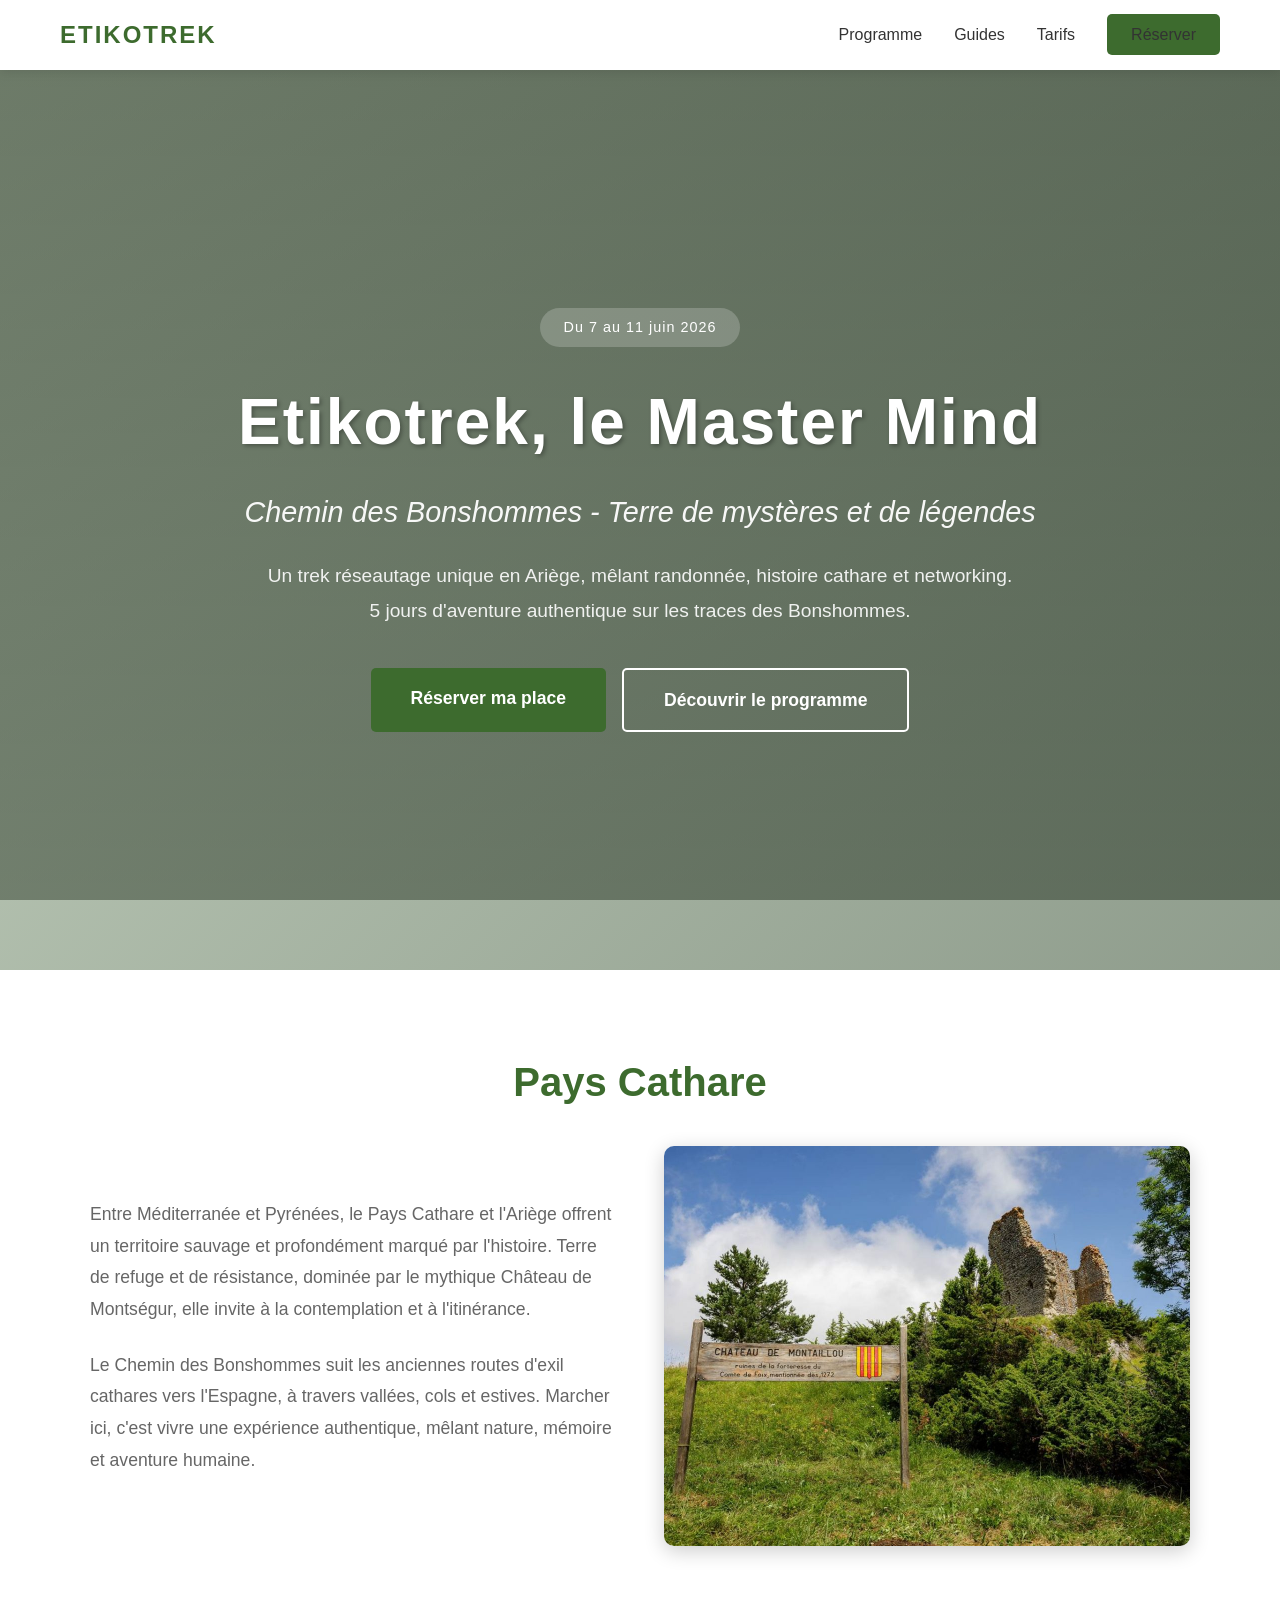
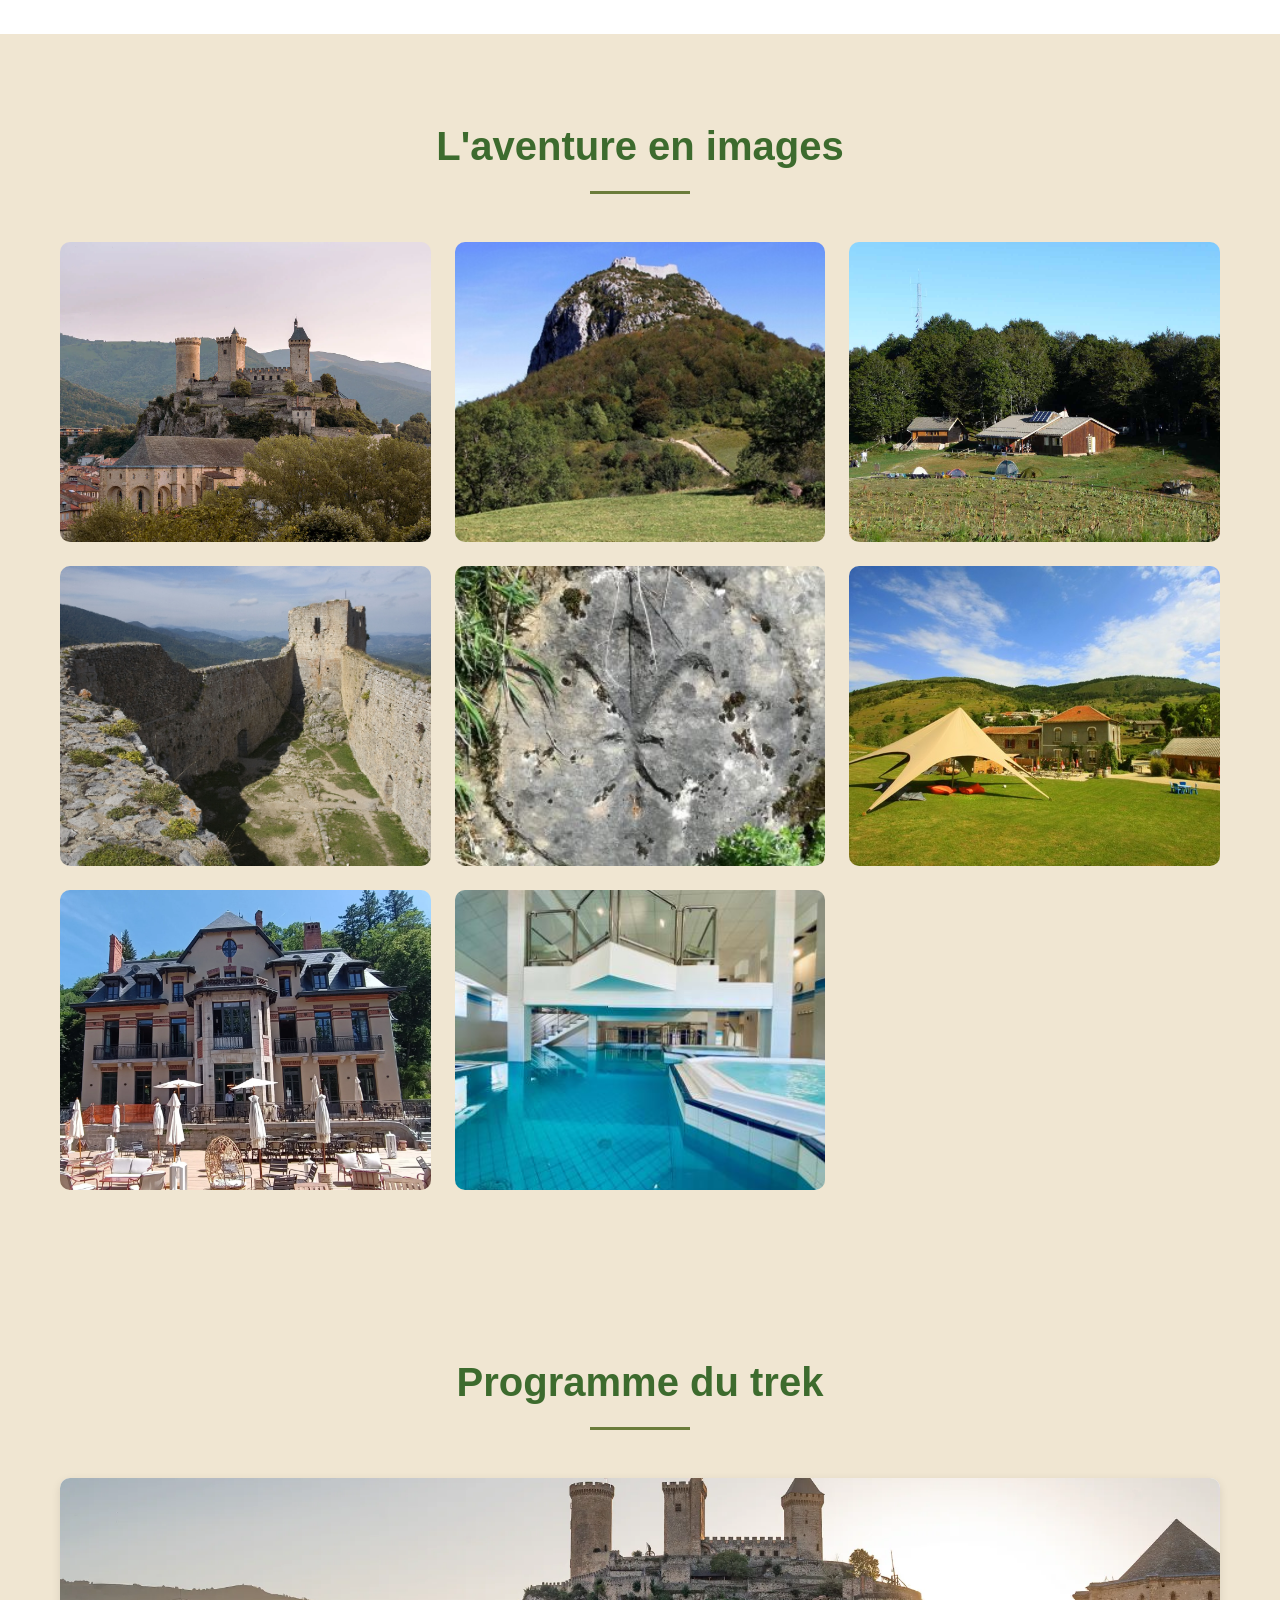
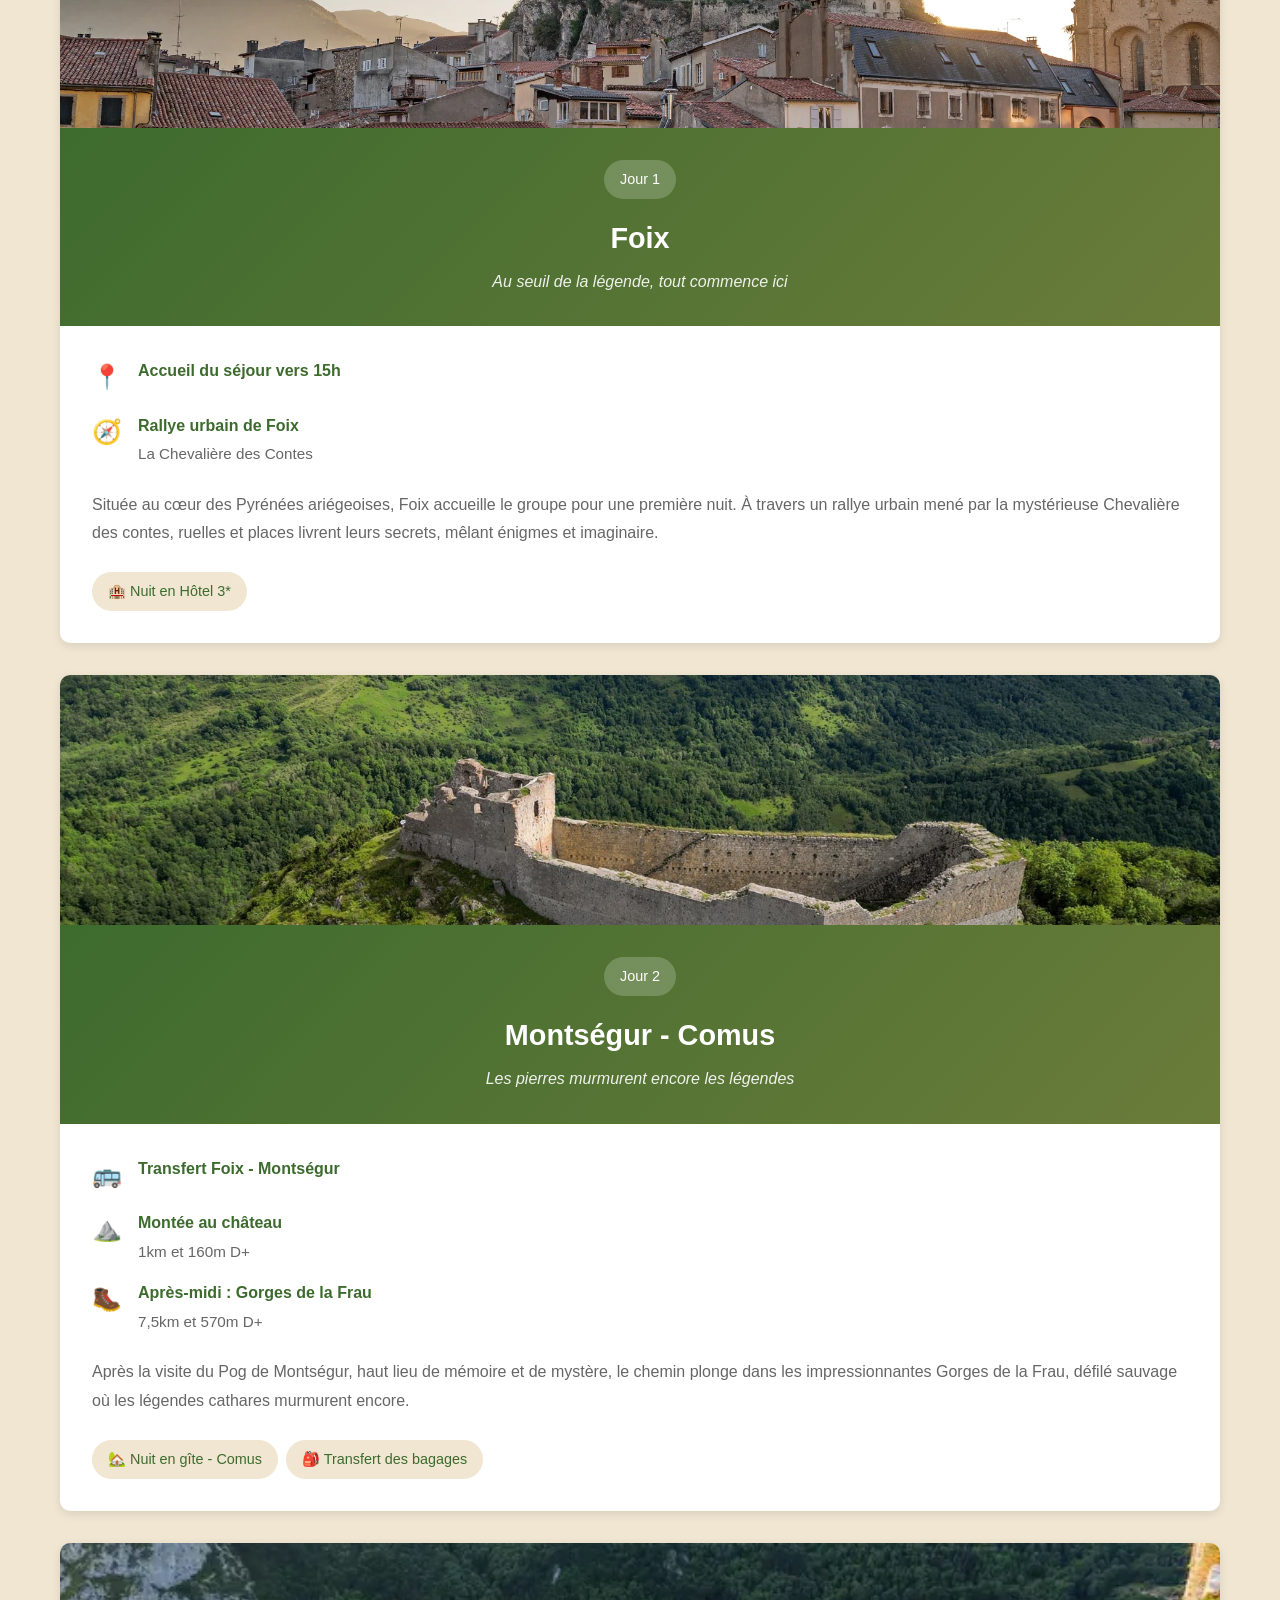
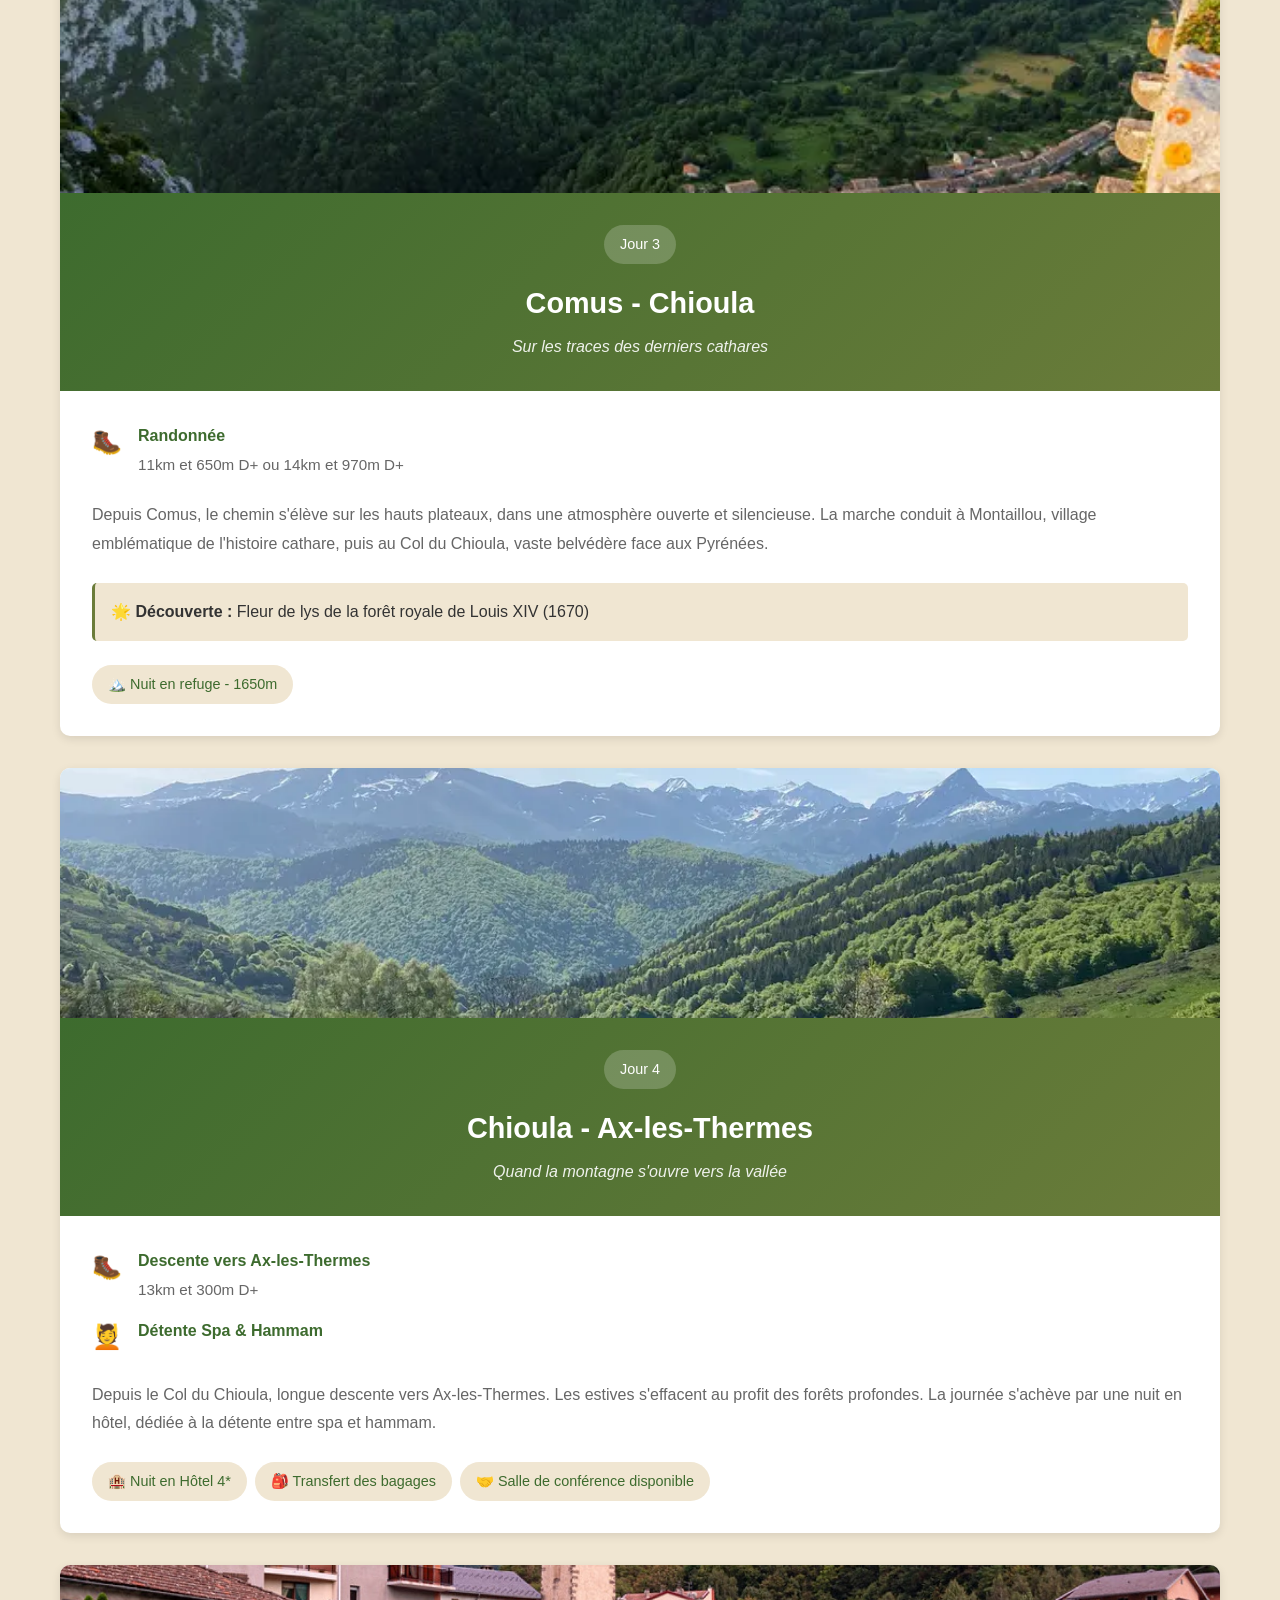
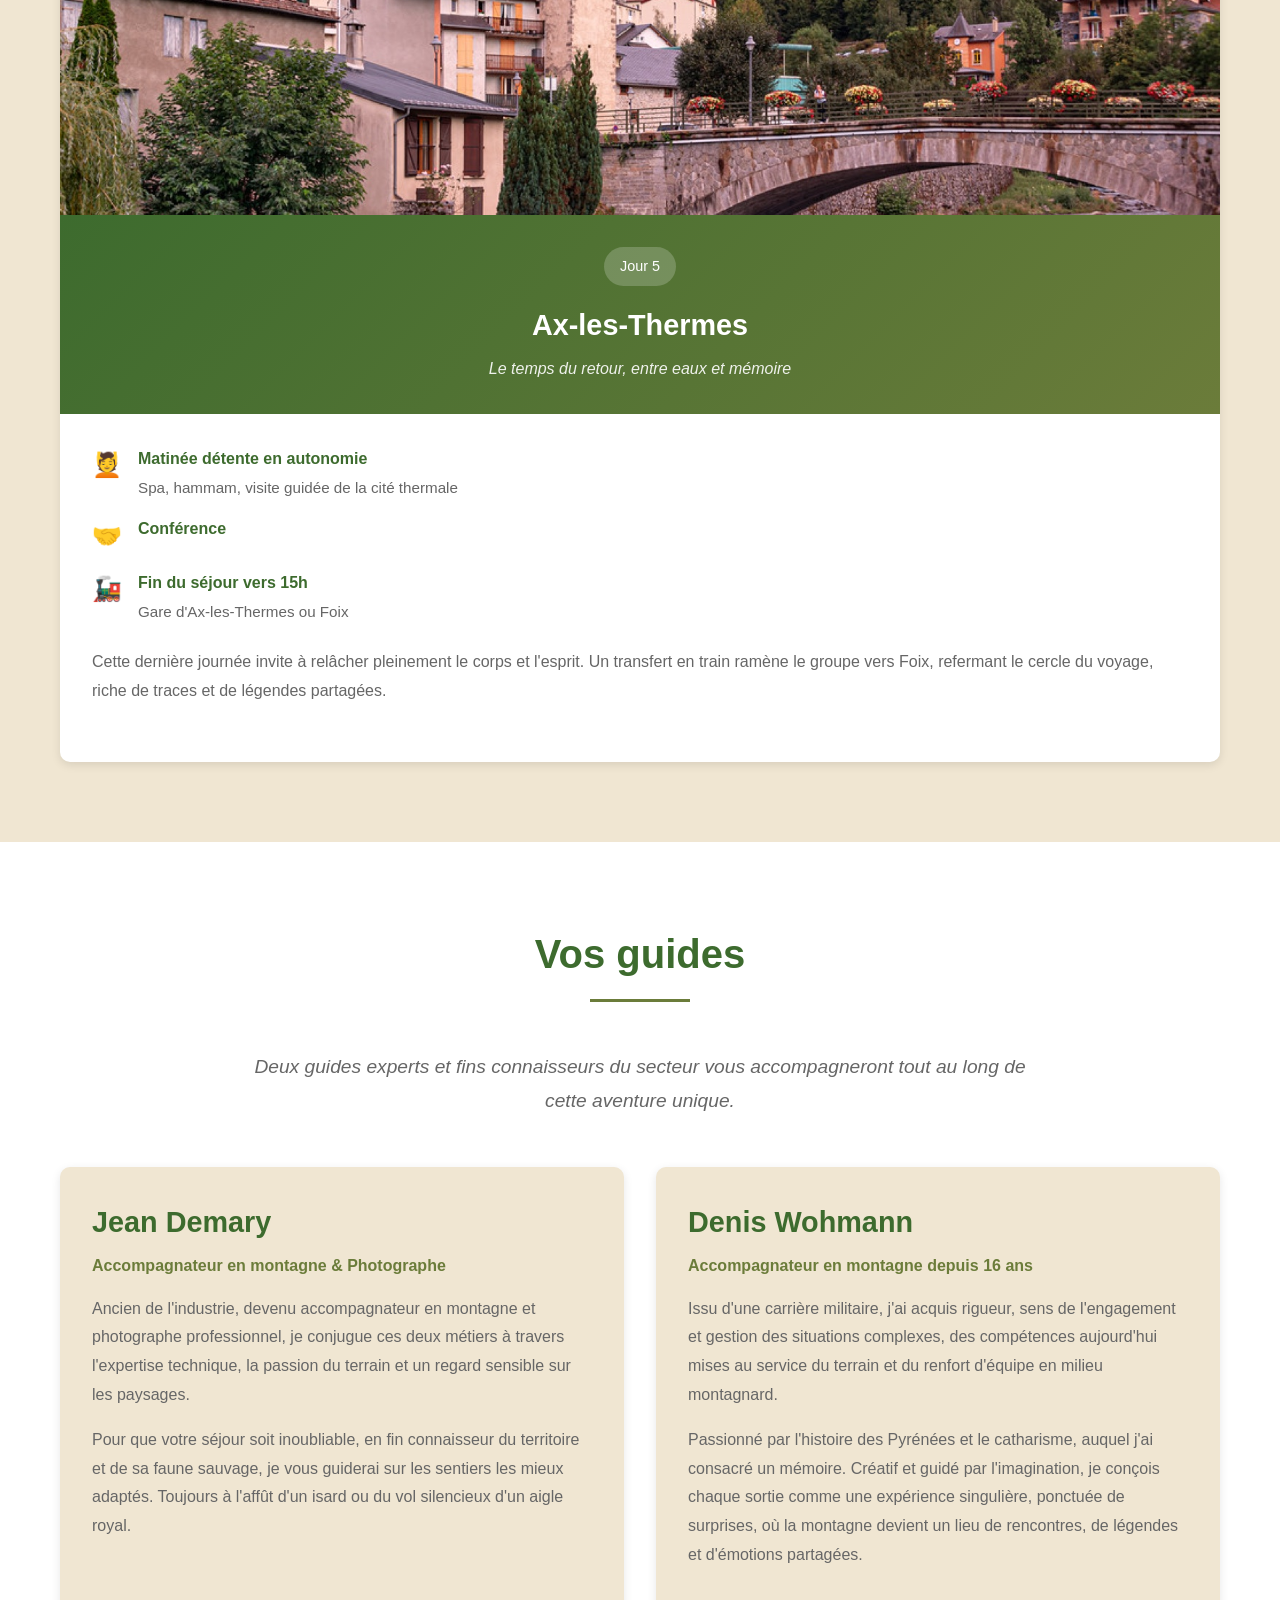
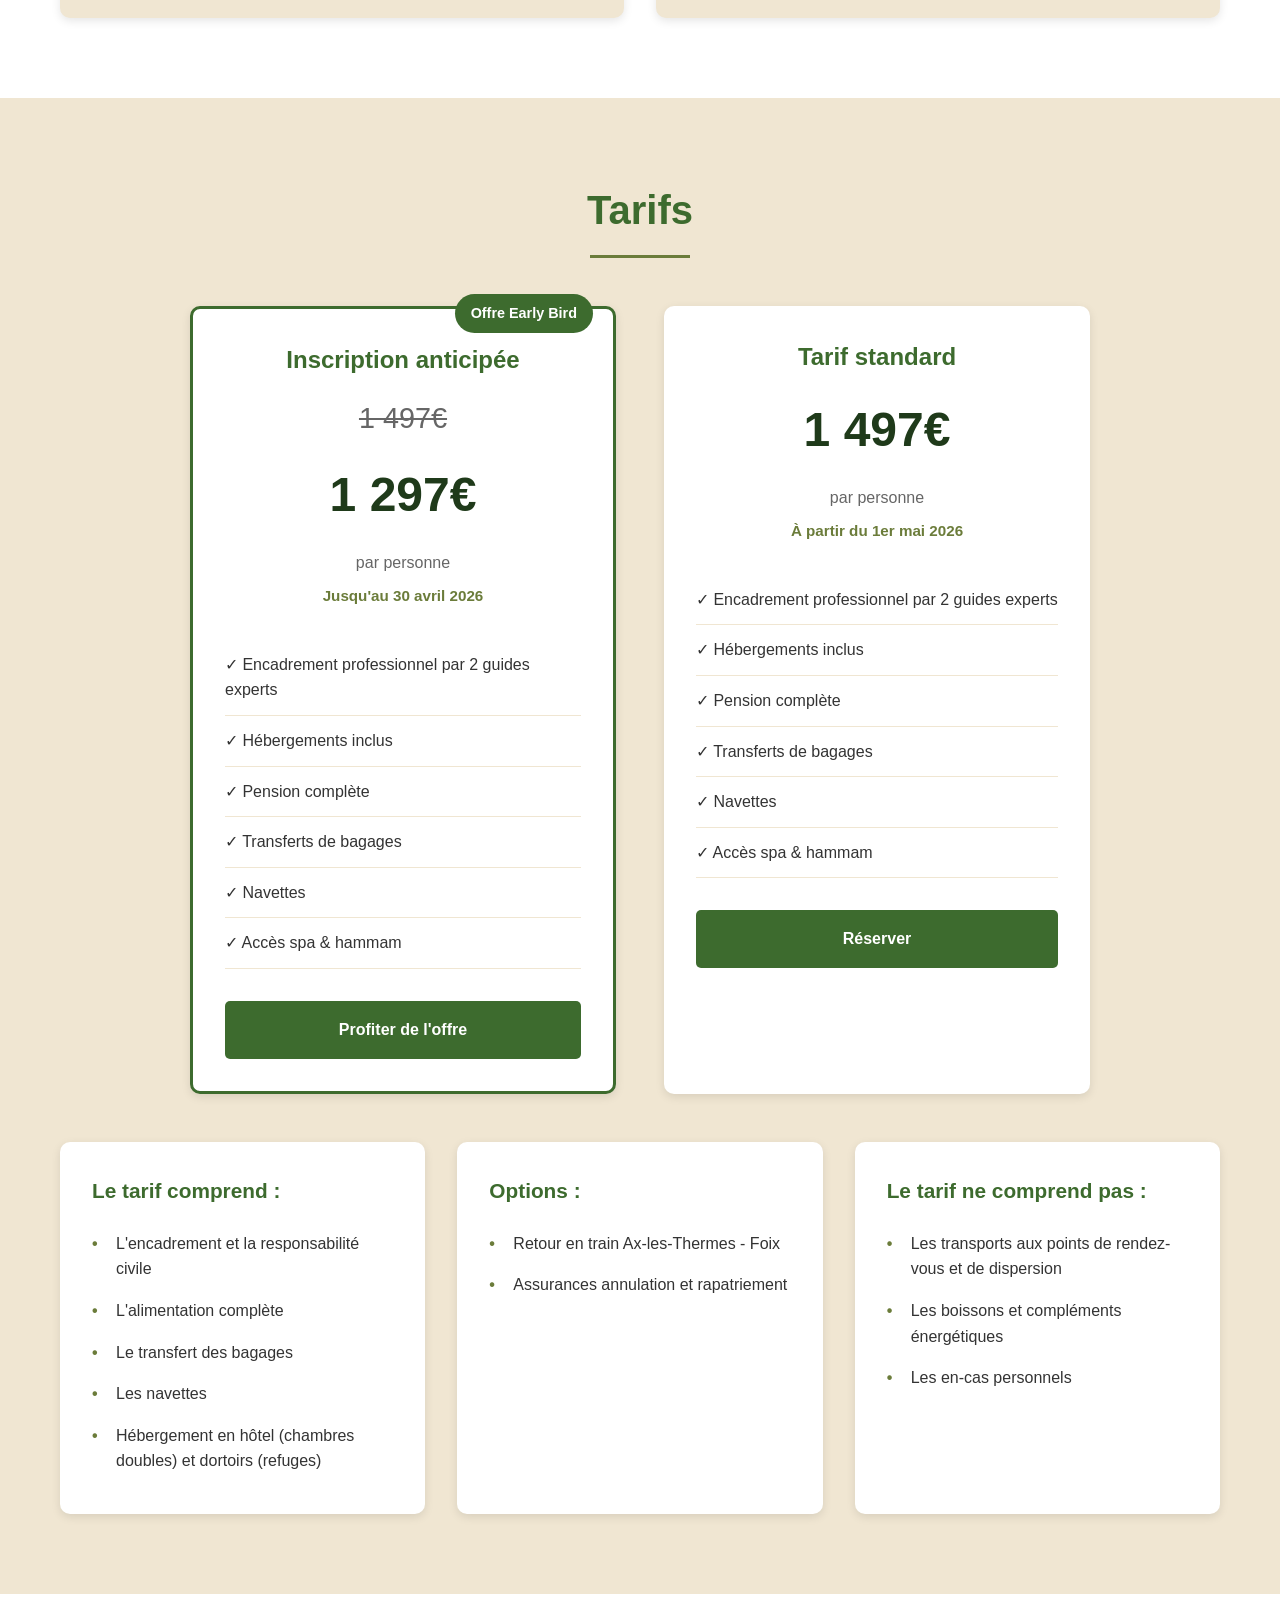
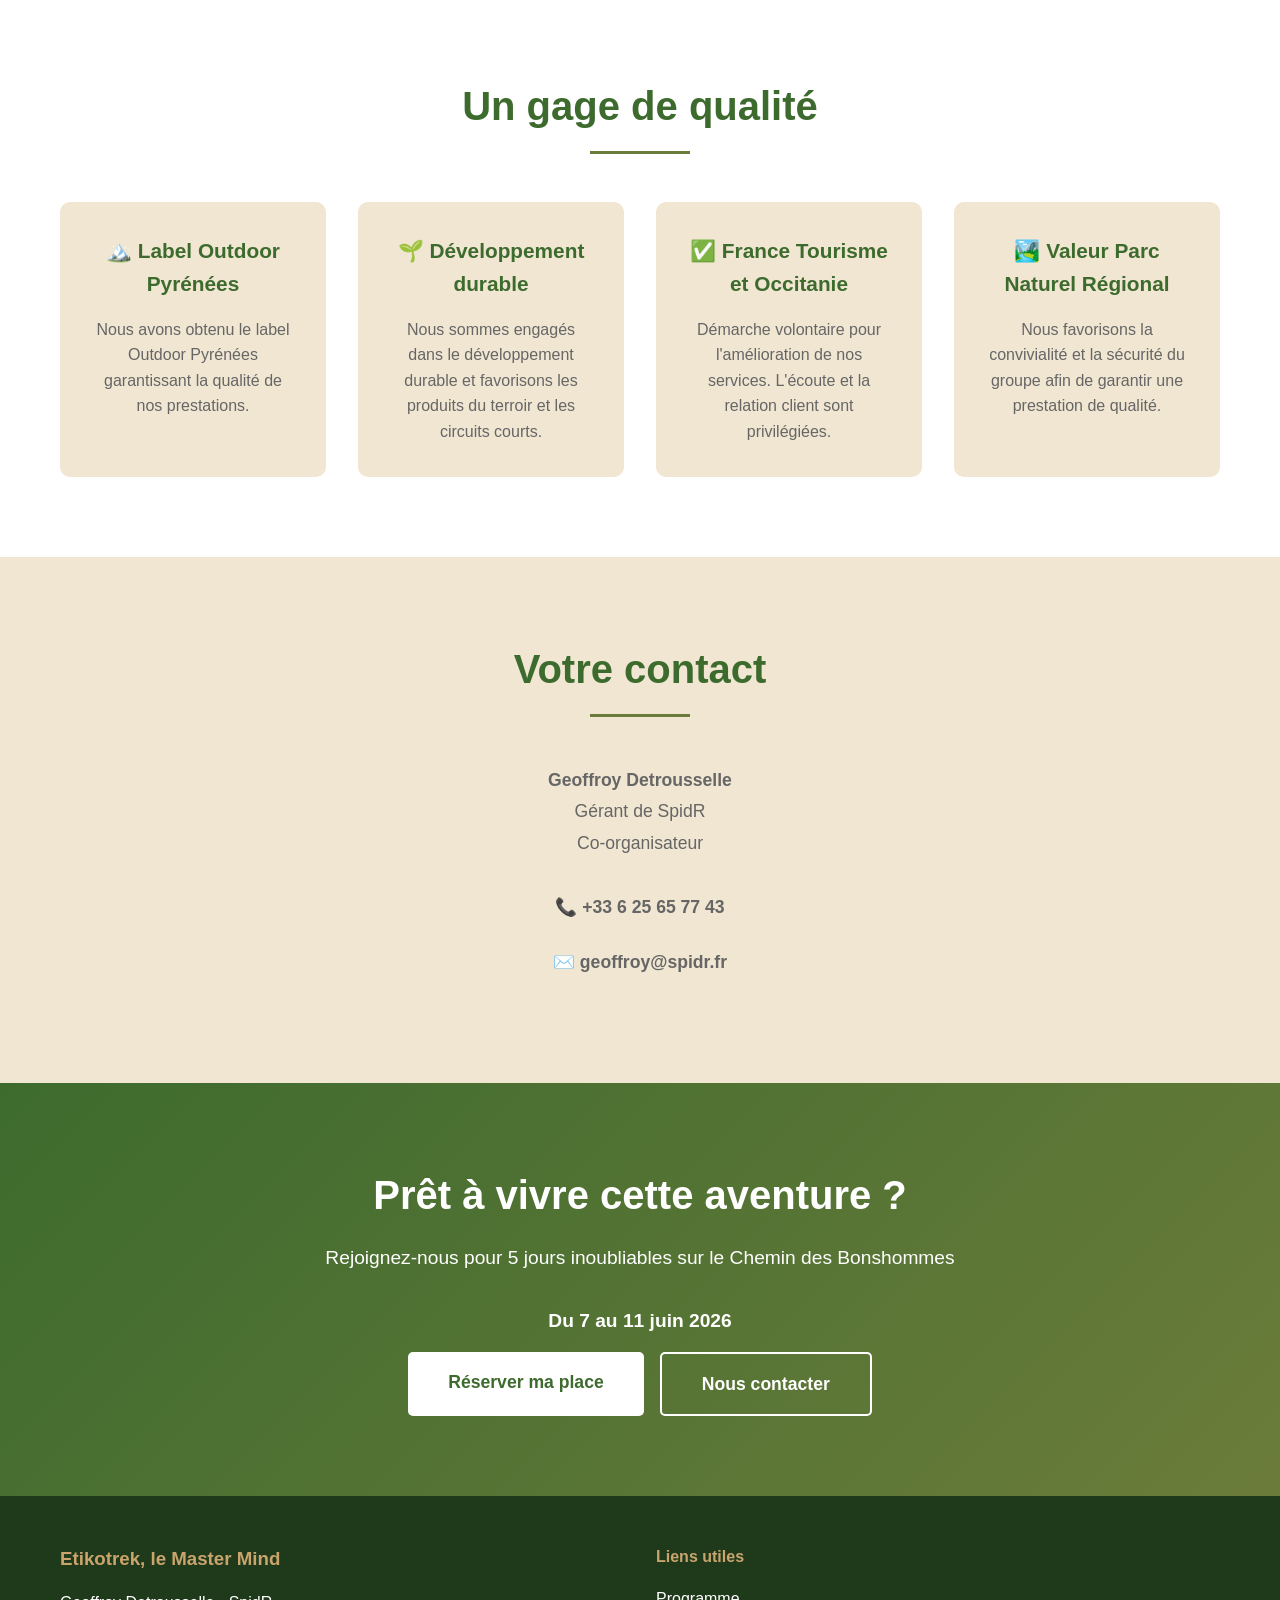
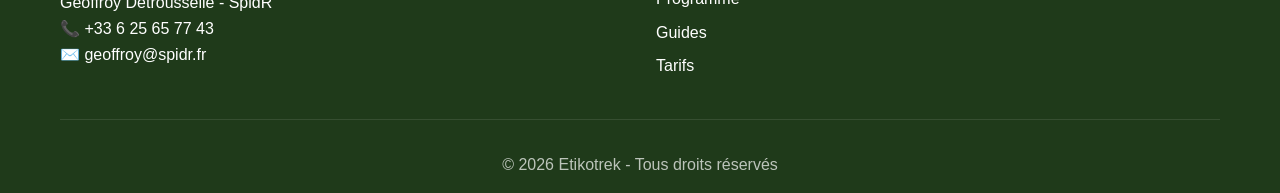
==== index.html @ 6f86c32b "Ajout des images webp optimisées pour le programme (Foix, Comus, Chioula)" ====
<!DOCTYPE html>
<html lang="fr">
<head>
    <meta charset="UTF-8">
    <meta name="viewport" content="width=device-width, initial-scale=1.0">
    <title>Etikotrek, le Master Mind - Chemin des Bonshommes | 7-11 Juin 2026</title>
    <meta name="description" content="Etikotrek, le Master Mind : trek réseautage unique en Ariège sur le Chemin des Bonshommes. 5 jours d'itinérance, networking et aventure du 7 au 11 juin 2026.">
    <link rel="stylesheet" href="style.css">
</head>
<body>
    <!-- Header -->
    <header class="header">
        <nav class="nav">
            <div class="container">
                <div class="nav-content">
                    <div class="logo">
                        <h2>ETIKOTREK</h2>
                    </div>
                    <ul class="nav-menu">
                        <li><a href="#programme">Programme</a></li>
                        <li><a href="#guides">Guides</a></li>
                        <li><a href="#tarifs">Tarifs</a></li>
                        <li><a href="#inscription" class="btn-primary">Réserver</a></li>
                    </ul>
                </div>
            </div>
        </nav>
    </header>

    <!-- Hero Section -->
    <section class="hero">
        <div class="hero-overlay"></div>
        <div class="container">
            <div class="hero-content">
                <span class="hero-tag">Du 7 au 11 juin 2026</span>
                <h1 class="hero-title">Etikotrek, le Master Mind</h1>
                <p class="hero-subtitle">Chemin des Bonshommes - Terre de mystères et de légendes</p>
                <p class="hero-description">
                    Un trek réseautage unique en Ariège, mêlant randonnée, histoire cathare et networking.<br>
                    5 jours d'aventure authentique sur les traces des Bonshommes.
                </p>
                <div class="hero-cta">
                    <a href="#inscription" class="btn-hero">Réserver ma place</a>
                    <a href="#programme" class="btn-secondary">Découvrir le programme</a>
                </div>
            </div>
        </div>
    </section>

    <!-- Introduction -->
    <section class="intro">
        <div class="container">
            <div class="intro-content">
                <h2>Pays Cathare</h2>
                <div class="intro-with-image">
                    <div class="intro-text-content">
                        <p class="intro-text">
                            Entre Méditerranée et Pyrénées, le Pays Cathare et l'Ariège offrent un territoire
                            sauvage et profondément marqué par l'histoire. Terre de refuge et de résistance, dominée
                            par le mythique Château de Montségur, elle invite à la contemplation et à l'itinérance.
                        </p>
                        <p class="intro-text">
                            Le Chemin des Bonshommes suit les anciennes routes d'exil cathares vers l'Espagne, à
                            travers vallées, cols et estives. Marcher ici, c'est vivre une expérience authentique,
                            mêlant nature, mémoire et aventure humaine.
                        </p>
                    </div>
                    <div class="intro-image">
                        <img src="images/16796012-diaporama-1200x800.jpg.jpeg" alt="Paysage montagneux">
                    </div>
                </div>
            </div>
        </div>
    </section>

    <!-- Galerie -->
    <section class="galerie">
        <div class="container">
            <h2 class="section-title">L'aventure en images</h2>
            <div class="galerie-grid">
                <div class="galerie-item">
                    <img src="images/Chateau de foix.webp" alt="Château de Foix">
                    <div class="galerie-overlay">
                        <p>Château de Foix</p>
                    </div>
                </div>
                <div class="galerie-item">
                    <img src="images/montsegur.jpg.jpeg" alt="Montségur">
                    <div class="galerie-overlay">
                        <p>Château de Montségur</p>
                    </div>
                </div>
                <div class="galerie-item">
                    <img src="images/P1020422_28.jpeg" alt="Randonnée en montagne">
                    <div class="galerie-overlay">
                        <p>Randonnées inoubliables</p>
                    </div>
                </div>
                <div class="galerie-item">
                    <img src="images/IVR73_20080902021NUCA_P.jpeg" alt="Paysages pyrénéens">
                    <div class="galerie-overlay">
                        <p>Paysages époustouflants</p>
                    </div>
                </div>
                <div class="galerie-item">
                    <img src="images/prades-lys-ourza-haut-edited-300x300.jpg.jpeg" alt="Fleur de lys royale">
                    <div class="galerie-overlay">
                        <p>Fleur de lys royale</p>
                    </div>
                </div>
                <div class="galerie-item">
                    <img src="images/GITE-D-ETAPE-LE-SILENCE-DU-MIDI-6.jpg.jpeg" alt="Hébergements authentiques">
                    <div class="galerie-overlay">
                        <p>Gîtes authentiques</p>
                    </div>
                </div>
                <div class="galerie-item">
                    <img src="images/mercure-ax-les-thermes-52668-10072025150049-1.webp" alt="Hôtel Mercure">
                    <div class="galerie-overlay">
                        <p>Hôtel confort</p>
                    </div>
                </div>
                <div class="galerie-item">
                    <img src="images/spa.jpg.jpeg" alt="Spa et détente">
                    <div class="galerie-overlay">
                        <p>Spa & bien-être</p>
                    </div>
                </div>
            </div>
        </div>
    </section>

    <!-- Programme -->
    <section id="programme" class="programme">
        <div class="container">
            <h2 class="section-title">Programme du trek</h2>
            <div class="programme-grid">

                <!-- Jour 1 -->
                <div class="day-card">
                    <div class="day-image">
                        <img src="images/Foix-programme.webp" alt="Château de Foix">
                    </div>
                    <div class="day-header">
                        <span class="day-number">Jour 1</span>
                        <h3>Foix</h3>
                        <p class="day-tagline">Au seuil de la légende, tout commence ici</p>
                    </div>
                    <div class="day-content">
                        <div class="day-activity">
                            <span class="icon">📍</span>
                            <div>
                                <strong>Accueil du séjour vers 15h</strong>
                            </div>
                        </div>
                        <div class="day-activity">
                            <span class="icon">🧭</span>
                            <div>
                                <strong>Rallye urbain de Foix</strong>
                                <p>La Chevalière des Contes</p>
                            </div>
                        </div>
                        <p class="day-description">
                            Située au cœur des Pyrénées ariégeoises, Foix accueille le groupe pour une première
                            nuit. À travers un rallye urbain mené par la mystérieuse Chevalière des contes, ruelles
                            et places livrent leurs secrets, mêlant énigmes et imaginaire.
                        </p>
                        <div class="day-info">
                            <span class="info-badge">🏨 Nuit en Hôtel 3*</span>
                        </div>
                    </div>
                </div>

                <!-- Jour 2 -->
                <div class="day-card">
                    <div class="day-image">
                        <img src="images/Montsegure-programme.jpg" alt="Château de Montségur">
                    </div>
                    <div class="day-header">
                        <span class="day-number">Jour 2</span>
                        <h3>Montségur - Comus</h3>
                        <p class="day-tagline">Les pierres murmurent encore les légendes</p>
                    </div>
                    <div class="day-content">
                        <div class="day-activity">
                            <span class="icon">🚌</span>
                            <div>
                                <strong>Transfert Foix - Montségur</strong>
                            </div>
                        </div>
                        <div class="day-activity">
                            <span class="icon">⛰️</span>
                            <div>
                                <strong>Montée au château</strong>
                                <p>1km et 160m D+</p>
                            </div>
                        </div>
                        <div class="day-activity">
                            <span class="icon">🥾</span>
                            <div>
                                <strong>Après-midi : Gorges de la Frau</strong>
                                <p>7,5km et 570m D+</p>
                            </div>
                        </div>
                        <p class="day-description">
                            Après la visite du Pog de Montségur, haut lieu de mémoire et de mystère, le chemin
                            plonge dans les impressionnantes Gorges de la Frau, défilé sauvage où les légendes
                            cathares murmurent encore.
                        </p>
                        <div class="day-info">
                            <span class="info-badge">🏡 Nuit en gîte - Comus</span>
                            <span class="info-badge">🎒 Transfert des bagages</span>
                        </div>
                    </div>
                </div>

                <!-- Jour 3 -->
                <div class="day-card">
                    <div class="day-image">
                        <img src="images/comus-programme.webp" alt="Comus">
                    </div>
                    <div class="day-header">
                        <span class="day-number">Jour 3</span>
                        <h3>Comus - Chioula</h3>
                        <p class="day-tagline">Sur les traces des derniers cathares</p>
                    </div>
                    <div class="day-content">
                        <div class="day-activity">
                            <span class="icon">🥾</span>
                            <div>
                                <strong>Randonnée</strong>
                                <p>11km et 650m D+ ou 14km et 970m D+</p>
                            </div>
                        </div>
                        <p class="day-description">
                            Depuis Comus, le chemin s'élève sur les hauts plateaux, dans une atmosphère ouverte
                            et silencieuse. La marche conduit à Montaillou, village emblématique de l'histoire
                            cathare, puis au Col du Chioula, vaste belvédère face aux Pyrénées.
                        </p>
                        <div class="day-highlight">
                            <strong>🌟 Découverte :</strong> Fleur de lys de la forêt royale de Louis XIV (1670)
                        </div>
                        <div class="day-info">
                            <span class="info-badge">🏔️ Nuit en refuge - 1650m</span>
                        </div>
                    </div>
                </div>

                <!-- Jour 4 -->
                <div class="day-card">
                    <div class="day-image">
                        <img src="images/Chioula-programme.webp" alt="Chioula">
                    </div>
                    <div class="day-header">
                        <span class="day-number">Jour 4</span>
                        <h3>Chioula - Ax-les-Thermes</h3>
                        <p class="day-tagline">Quand la montagne s'ouvre vers la vallée</p>
                    </div>
                    <div class="day-content">
                        <div class="day-activity">
                            <span class="icon">🥾</span>
                            <div>
                                <strong>Descente vers Ax-les-Thermes</strong>
                                <p>13km et 300m D+</p>
                            </div>
                        </div>
                        <div class="day-activity">
                            <span class="icon">💆</span>
                            <div>
                                <strong>Détente Spa & Hammam</strong>
                            </div>
                        </div>
                        <p class="day-description">
                            Depuis le Col du Chioula, longue descente vers Ax-les-Thermes. Les estives s'effacent
                            au profit des forêts profondes. La journée s'achève par une nuit en hôtel, dédiée à
                            la détente entre spa et hammam.
                        </p>
                        <div class="day-info">
                            <span class="info-badge">🏨 Nuit en Hôtel 4*</span>
                            <span class="info-badge">🎒 Transfert des bagages</span>
                            <span class="info-badge">🤝 Salle de conférence disponible</span>
                        </div>
                    </div>
                </div>

                <!-- Jour 5 -->
                <div class="day-card">
                    <div class="day-image">
                        <img src="images/ax-les-thermes-programme.jpg" alt="Ax-les-Thermes">
                    </div>
                    <div class="day-header">
                        <span class="day-number">Jour 5</span>
                        <h3>Ax-les-Thermes</h3>
                        <p class="day-tagline">Le temps du retour, entre eaux et mémoire</p>
                    </div>
                    <div class="day-content">
                        <div class="day-activity">
                            <span class="icon">💆</span>
                            <div>
                                <strong>Matinée détente en autonomie</strong>
                                <p>Spa, hammam, visite guidée de la cité thermale</p>
                            </div>
                        </div>
                        <div class="day-activity">
                            <span class="icon">🤝</span>
                            <div>
                                <strong>Conférence</strong>
                            </div>
                        </div>
                        <div class="day-activity">
                            <span class="icon">🚂</span>
                            <div>
                                <strong>Fin du séjour vers 15h</strong>
                                <p>Gare d'Ax-les-Thermes ou Foix</p>
                            </div>
                        </div>
                        <p class="day-description">
                            Cette dernière journée invite à relâcher pleinement le corps et l'esprit. Un transfert
                            en train ramène le groupe vers Foix, refermant le cercle du voyage, riche de traces et
                            de légendes partagées.
                        </p>
                    </div>
                </div>

            </div>
        </div>
    </section>

    <!-- Guides -->
    <section id="guides" class="guides">
        <div class="container">
            <h2 class="section-title">Vos guides</h2>
            <p class="guides-intro">Deux guides experts et fins connaisseurs du secteur vous accompagneront tout au long de cette aventure unique.</p>
            <div class="guides-grid">

                <div class="guide-card">
                    <div class="guide-content">
                        <h3>Jean Demary</h3>
                        <p class="guide-title">Accompagnateur en montagne & Photographe</p>
                        <p class="guide-bio">
                            Ancien de l'industrie, devenu accompagnateur en montagne et photographe professionnel,
                            je conjugue ces deux métiers à travers l'expertise technique, la passion du terrain
                            et un regard sensible sur les paysages.
                        </p>
                        <p class="guide-bio">
                            Pour que votre séjour soit inoubliable, en fin connaisseur du territoire et de sa
                            faune sauvage, je vous guiderai sur les sentiers les mieux adaptés. Toujours à l'affût
                            d'un isard ou du vol silencieux d'un aigle royal.
                        </p>
                    </div>
                </div>

                <div class="guide-card">
                    <div class="guide-content">
                        <h3>Denis Wohmann</h3>
                        <p class="guide-title">Accompagnateur en montagne depuis 16 ans</p>
                        <p class="guide-bio">
                            Issu d'une carrière militaire, j'ai acquis rigueur, sens de l'engagement et gestion
                            des situations complexes, des compétences aujourd'hui mises au service du terrain et
                            du renfort d'équipe en milieu montagnard.
                        </p>
                        <p class="guide-bio">
                            Passionné par l'histoire des Pyrénées et le catharisme, auquel j'ai consacré un mémoire.
                            Créatif et guidé par l'imagination, je conçois chaque sortie comme une expérience
                            singulière, ponctuée de surprises, où la montagne devient un lieu de rencontres, de
                            légendes et d'émotions partagées.
                        </p>
                    </div>
                </div>

            </div>
        </div>
    </section>

    <!-- Tarifs -->
    <section id="tarifs" class="tarifs">
        <div class="container">
            <h2 class="section-title">Tarifs</h2>

            <div class="tarifs-grid">

                <div class="tarif-card featured">
                    <div class="badge-popular">Offre Early Bird</div>
                    <div class="tarif-header">
                        <h3>Inscription anticipée</h3>
                        <div class="price-original">1 497€</div>
                        <div class="price">1 297€</div>
                        <p class="price-subtitle">par personne</p>
                        <p class="price-detail">Jusqu'au 30 avril 2026</p>
                    </div>
                    <ul class="tarif-features">
                        <li>✓ Encadrement professionnel par 2 guides experts</li>
                        <li>✓ Hébergements inclus</li>
                        <li>✓ Pension complète</li>
                        <li>✓ Transferts de bagages</li>
                        <li>✓ Navettes</li>
                        <li>✓ Accès spa & hammam</li>
                    </ul>
                    <a href="#inscription" class="btn-tarif">Profiter de l'offre</a>
                </div>

                <div class="tarif-card">
                    <div class="tarif-header">
                        <h3>Tarif standard</h3>
                        <div class="price">1 497€</div>
                        <p class="price-subtitle">par personne</p>
                        <p class="price-detail">À partir du 1er mai 2026</p>
                    </div>
                    <ul class="tarif-features">
                        <li>✓ Encadrement professionnel par 2 guides experts</li>
                        <li>✓ Hébergements inclus</li>
                        <li>✓ Pension complète</li>
                        <li>✓ Transferts de bagages</li>
                        <li>✓ Navettes</li>
                        <li>✓ Accès spa & hammam</li>
                    </ul>
                    <a href="#inscription" class="btn-tarif">Réserver</a>
                </div>

            </div>

            <div class="tarif-details">
                <div class="tarif-included">
                    <h4>Le tarif comprend :</h4>
                    <ul>
                        <li>L'encadrement et la responsabilité civile</li>
                        <li>L'alimentation complète</li>
                        <li>Le transfert des bagages</li>
                        <li>Les navettes</li>
                        <li>Hébergement en hôtel (chambres doubles) et dortoirs (refuges)</li>
                    </ul>
                </div>
                <div class="tarif-options">
                    <h4>Options :</h4>
                    <ul>
                        <li>Retour en train Ax-les-Thermes - Foix</li>
                        <li>Assurances annulation et rapatriement</li>
                    </ul>
                </div>
                <div class="tarif-excluded">
                    <h4>Le tarif ne comprend pas :</h4>
                    <ul>
                        <li>Les transports aux points de rendez-vous et de dispersion</li>
                        <li>Les boissons et compléments énergétiques</li>
                        <li>Les en-cas personnels</li>
                    </ul>
                </div>
            </div>
        </div>
    </section>

    <!-- Qualité -->
    <section class="qualite">
        <div class="container">
            <h2 class="section-title">Un gage de qualité</h2>
            <div class="qualite-grid">
                <div class="qualite-card">
                    <h3>🏔️ Label Outdoor Pyrénées</h3>
                    <p>Nous avons obtenu le label Outdoor Pyrénées garantissant la qualité de nos prestations.</p>
                </div>
                <div class="qualite-card">
                    <h3>🌱 Développement durable</h3>
                    <p>Nous sommes engagés dans le développement durable et favorisons les produits du terroir et les circuits courts.</p>
                </div>
                <div class="qualite-card">
                    <h3>✅ France Tourisme et Occitanie</h3>
                    <p>Démarche volontaire pour l'amélioration de nos services. L'écoute et la relation client sont privilégiées.</p>
                </div>
                <div class="qualite-card">
                    <h3>🏞️ Valeur Parc Naturel Régional</h3>
                    <p>Nous favorisons la convivialité et la sécurité du groupe afin de garantir une prestation de qualité.</p>
                </div>
            </div>
        </div>
    </section>

    <!-- Contact -->
    <section class="agence">
        <div class="container">
            <h2 class="section-title">Votre contact</h2>
            <div class="agence-content">
                <p>
                    <strong>Geoffroy Detrousselle</strong><br>
                    Gérant de SpidR<br>
                    Co-organisateur
                </p>
                <div class="agence-contact">
                    <p><strong>📞 +33 6 25 65 77 43</strong></p>
                    <p><strong>✉️ geoffroy@spidr.fr</strong></p>
                </div>
            </div>
        </div>
    </section>

    <!-- CTA Final -->
    <section id="inscription" class="cta-final">
        <div class="container">
            <div class="cta-content">
                <h2>Prêt à vivre cette aventure ?</h2>
                <p>Rejoignez-nous pour 5 jours inoubliables sur le Chemin des Bonshommes</p>
                <p class="cta-date">Du 7 au 11 juin 2026</p>
                <div class="cta-buttons">
                    <a href="mailto:geoffroy@spidr.fr?subject=Réservation Etikotrek Master Mind" class="btn-cta">Réserver ma place</a>
                    <a href="tel:+33625657743" class="btn-cta-secondary">Nous contacter</a>
                </div>
            </div>
        </div>
    </section>

    <!-- Footer -->
    <footer class="footer">
        <div class="container">
            <div class="footer-content">
                <div class="footer-info">
                    <h3>Etikotrek, le Master Mind</h3>
                    <p>Geoffroy Detrousselle - SpidR</p>
                    <p>📞 +33 6 25 65 77 43</p>
                    <p>✉️ geoffroy@spidr.fr</p>
                </div>
                <div class="footer-links">
                    <h4>Liens utiles</h4>
                    <ul>
                        <li><a href="#programme">Programme</a></li>
                        <li><a href="#guides">Guides</a></li>
                        <li><a href="#tarifs">Tarifs</a></li>
                    </ul>
                </div>
            </div>
            <div class="footer-bottom">
                <p>&copy; 2026 Etikotrek - Tous droits réservés</p>
            </div>
        </div>
    </footer>

</body>
</html>
---- style.css ----
/* Reset & Base */
* {
    margin: 0;
    padding: 0;
    box-sizing: border-box;
}

:root {
    --primary-color: #3d6b2e;
    --secondary-color: #c9a46d;
    --dark-color: #1f3a1a;
    --light-color: #f0e6d2;
    --accent-color: #6b7c3a;
    --text-dark: #333;
    --text-light: #666;
    --white: #ffffff;
}

html {
    scroll-behavior: smooth;
}

body {
    font-family: -apple-system, BlinkMacSystemFont, 'Segoe UI', Roboto, 'Helvetica Neue', Arial, sans-serif;
    line-height: 1.6;
    color: var(--text-dark);
}

.container {
    max-width: 1200px;
    margin: 0 auto;
    padding: 0 20px;
}

/* Header */
.header {
    position: fixed;
    top: 0;
    left: 0;
    right: 0;
    background: rgba(255, 255, 255, 0.95);
    backdrop-filter: blur(10px);
    box-shadow: 0 2px 10px rgba(0, 0, 0, 0.1);
    z-index: 1000;
}

.nav-content {
    display: flex;
    justify-content: space-between;
    align-items: center;
    padding: 1rem 0;
}

.logo h2 {
    color: var(--primary-color);
    font-size: 1.5rem;
    letter-spacing: 2px;
}

.nav-menu {
    display: flex;
    list-style: none;
    gap: 2rem;
    align-items: center;
}

.nav-menu a {
    text-decoration: none;
    color: var(--text-dark);
    font-weight: 500;
    transition: color 0.3s;
}

.nav-menu a:hover {
    color: var(--primary-color);
}

/* Buttons */
.btn-primary {
    background: var(--primary-color);
    color: var(--white);
    padding: 0.75rem 1.5rem;
    border-radius: 5px;
    transition: background 0.3s;
}

.btn-primary:hover {
    background: var(--dark-color);
    color: var(--white) !important;
}

.btn-hero {
    display: inline-block;
    background: var(--primary-color);
    color: var(--white);
    padding: 1rem 2.5rem;
    border-radius: 5px;
    text-decoration: none;
    font-weight: 600;
    font-size: 1.1rem;
    transition: all 0.3s;
}

.btn-hero:hover {
    background: var(--dark-color);
    transform: translateY(-2px);
    box-shadow: 0 5px 15px rgba(61, 107, 46, 0.3);
}

.btn-secondary {
    display: inline-block;
    background: transparent;
    color: var(--white);
    padding: 1rem 2.5rem;
    border-radius: 5px;
    border: 2px solid var(--white);
    text-decoration: none;
    font-weight: 600;
    font-size: 1.1rem;
    transition: all 0.3s;
}

.btn-secondary:hover {
    background: var(--white);
    color: var(--primary-color);
}

/* Hero Section */
.hero {
    position: relative;
    min-height: 100vh;
    display: flex;
    align-items: center;
    justify-content: center;
    background: linear-gradient(rgba(0, 0, 0, 0.5), rgba(0, 0, 0, 0.4)),
                url('https://images.unsplash.com/photo-1506905925346-21bda4d32df4?w=1920&q=80');
    background-size: cover;
    background-position: center;
    background-attachment: fixed;
    text-align: center;
    color: var(--white);
    margin-top: 70px;
}

.hero-overlay {
    position: absolute;
    top: 0;
    left: 0;
    right: 0;
    bottom: 0;
    background: linear-gradient(135deg, rgba(61, 107, 46, 0.3), rgba(31, 58, 26, 0.5));
}

.hero-content {
    position: relative;
    z-index: 1;
    max-width: 900px;
    padding: 2rem;
}

.hero-tag {
    display: inline-block;
    background: rgba(255, 255, 255, 0.2);
    padding: 0.5rem 1.5rem;
    border-radius: 50px;
    margin-bottom: 1.5rem;
    font-size: 0.9rem;
    letter-spacing: 1px;
}

.hero-title {
    font-size: 4rem;
    font-weight: 700;
    margin-bottom: 1rem;
    letter-spacing: 2px;
    text-shadow: 2px 2px 4px rgba(0, 0, 0, 0.3);
}

.hero-subtitle {
    font-size: 1.8rem;
    font-style: italic;
    margin-bottom: 1.5rem;
    opacity: 0.95;
}

.hero-description {
    font-size: 1.2rem;
    margin-bottom: 2.5rem;
    line-height: 1.8;
    opacity: 0.9;
}

.hero-cta {
    display: flex;
    gap: 1rem;
    justify-content: center;
    flex-wrap: wrap;
}

/* Introduction */
.intro {
    padding: 5rem 0;
    background: var(--white);
}

.intro-content {
    max-width: 1100px;
    margin: 0 auto;
}

.intro h2 {
    font-size: 2.5rem;
    color: var(--primary-color);
    margin-bottom: 2rem;
    text-align: center;
}

.intro-with-image {
    display: grid;
    grid-template-columns: 1fr 1fr;
    gap: 3rem;
    align-items: center;
}

.intro-text-content {
    text-align: left;
}

.intro-text {
    font-size: 1.1rem;
    line-height: 1.8;
    color: var(--text-light);
    margin-bottom: 1.5rem;
}

.intro-image img {
    width: 100%;
    height: 400px;
    object-fit: cover;
    border-radius: 10px;
    box-shadow: 0 5px 20px rgba(0, 0, 0, 0.2);
}

/* Galerie */
.galerie {
    padding: 5rem 0;
    background: var(--light-color);
}

.galerie-grid {
    display: grid;
    grid-template-columns: repeat(auto-fit, minmax(300px, 1fr));
    gap: 1.5rem;
}

.galerie-item {
    position: relative;
    overflow: hidden;
    border-radius: 10px;
    height: 300px;
    cursor: pointer;
}

.galerie-item img {
    width: 100%;
    height: 100%;
    object-fit: cover;
    transition: transform 0.5s ease;
}

.galerie-item:hover img {
    transform: scale(1.1);
}

.galerie-overlay {
    position: absolute;
    bottom: 0;
    left: 0;
    right: 0;
    background: linear-gradient(to top, rgba(0, 0, 0, 0.8), transparent);
    color: var(--white);
    padding: 2rem 1.5rem 1.5rem;
    transform: translateY(100%);
    transition: transform 0.3s ease;
}

.galerie-item:hover .galerie-overlay {
    transform: translateY(0);
}

.galerie-overlay p {
    font-size: 1.2rem;
    font-weight: 600;
    margin: 0;
}

/* Section Titles */
.section-title {
    text-align: center;
    font-size: 2.5rem;
    color: var(--primary-color);
    margin-bottom: 3rem;
    position: relative;
    padding-bottom: 1rem;
}

.section-title::after {
    content: '';
    position: absolute;
    bottom: 0;
    left: 50%;
    transform: translateX(-50%);
    width: 100px;
    height: 3px;
    background: var(--accent-color);
}

/* Programme */
.programme {
    padding: 5rem 0;
    background: var(--light-color);
}

.programme-grid {
    display: grid;
    gap: 2rem;
}

.day-card {
    background: var(--white);
    border-radius: 10px;
    overflow: hidden;
    box-shadow: 0 3px 10px rgba(0, 0, 0, 0.1);
    transition: transform 0.3s, box-shadow 0.3s;
}

.day-card:hover {
    transform: translateY(-5px);
    box-shadow: 0 5px 20px rgba(0, 0, 0, 0.15);
}

.day-image {
    width: 100%;
    height: 250px;
    overflow: hidden;
    position: relative;
}

.day-image img {
    width: 100%;
    height: 100%;
    object-fit: cover;
    transition: transform 0.5s ease;
    image-rendering: -webkit-optimize-contrast;
    image-rendering: crisp-edges;
}

.day-card:hover .day-image img {
    transform: scale(1.05);
}

.day-header {
    background: linear-gradient(135deg, var(--primary-color), var(--accent-color));
    color: var(--white);
    padding: 2rem;
    text-align: center;
}

.day-number {
    display: inline-block;
    background: rgba(255, 255, 255, 0.2);
    padding: 0.5rem 1rem;
    border-radius: 20px;
    font-size: 0.9rem;
    margin-bottom: 0.5rem;
}

.day-header h3 {
    font-size: 1.8rem;
    margin: 0.5rem 0;
}

.day-tagline {
    font-style: italic;
    opacity: 0.9;
    margin-top: 0.5rem;
}

.day-content {
    padding: 2rem;
}

.day-activity {
    display: flex;
    gap: 1rem;
    margin-bottom: 1rem;
    align-items: flex-start;
}

.day-activity .icon {
    font-size: 1.5rem;
    flex-shrink: 0;
}

.day-activity strong {
    color: var(--primary-color);
    display: block;
}

.day-activity p {
    color: var(--text-light);
    margin-top: 0.25rem;
    font-size: 0.95rem;
}

.day-description {
    margin: 1.5rem 0;
    line-height: 1.8;
    color: var(--text-light);
}

.day-highlight {
    background: var(--light-color);
    padding: 1rem;
    border-radius: 5px;
    margin: 1rem 0;
    border-left: 3px solid var(--accent-color);
}

.day-info {
    display: flex;
    flex-wrap: wrap;
    gap: 0.5rem;
    margin-top: 1.5rem;
}

.info-badge {
    background: var(--light-color);
    color: var(--primary-color);
    padding: 0.5rem 1rem;
    border-radius: 20px;
    font-size: 0.9rem;
    font-weight: 500;
}

/* Guides */
.guides {
    padding: 5rem 0;
    background: var(--white);
}

.guides-intro {
    text-align: center;
    font-size: 1.2rem;
    color: var(--text-light);
    max-width: 800px;
    margin: 0 auto 3rem;
    line-height: 1.8;
    font-style: italic;
}

.guides-grid {
    display: grid;
    grid-template-columns: repeat(auto-fit, minmax(400px, 1fr));
    gap: 2rem;
}

.guide-card {
    background: var(--light-color);
    border-radius: 10px;
    padding: 2rem;
    box-shadow: 0 3px 10px rgba(0, 0, 0, 0.1);
}

.guide-content h3 {
    font-size: 1.8rem;
    color: var(--primary-color);
    margin-bottom: 0.5rem;
}

.guide-title {
    font-weight: 600;
    color: var(--accent-color);
    margin-bottom: 1rem;
}

.guide-bio {
    line-height: 1.8;
    color: var(--text-light);
    margin-bottom: 1rem;
}

.guide-contact {
    margin-top: 1.5rem;
    padding-top: 1.5rem;
    border-top: 2px solid var(--secondary-color);
}

/* Tarifs */
.tarifs {
    padding: 5rem 0;
    background: var(--light-color);
}

.tarifs-grid {
    display: grid;
    grid-template-columns: repeat(auto-fit, minmax(350px, 1fr));
    gap: 3rem;
    margin-bottom: 3rem;
    max-width: 900px;
    margin-left: auto;
    margin-right: auto;
}

.tarif-card {
    background: var(--white);
    border-radius: 10px;
    padding: 2rem;
    box-shadow: 0 3px 10px rgba(0, 0, 0, 0.1);
    text-align: center;
    position: relative;
    transition: transform 0.3s;
}

.tarif-card:hover {
    transform: translateY(-5px);
}

.tarif-card.featured {
    border: 3px solid var(--primary-color);
}

.badge-popular {
    position: absolute;
    top: -15px;
    right: 20px;
    background: var(--primary-color);
    color: var(--white);
    padding: 0.5rem 1rem;
    border-radius: 20px;
    font-size: 0.9rem;
    font-weight: 600;
}

.tarif-header h3 {
    font-size: 1.5rem;
    color: var(--primary-color);
    margin-bottom: 1rem;
}

.price {
    font-size: 3rem;
    font-weight: 700;
    color: var(--dark-color);
    margin: 1rem 0;
}

.price-original {
    font-size: 1.8rem;
    color: var(--text-light);
    text-decoration: line-through;
    margin-bottom: 0.5rem;
}

.price-subtitle {
    color: var(--text-light);
    margin-bottom: 0.5rem;
}

.price-detail {
    font-size: 0.95rem;
    color: var(--accent-color);
    font-weight: 600;
    margin-bottom: 1.5rem;
}

.tarif-features {
    list-style: none;
    margin: 2rem 0;
    text-align: left;
}

.tarif-features li {
    padding: 0.75rem 0;
    border-bottom: 1px solid var(--light-color);
    color: var(--text-dark);
}

.btn-tarif {
    display: block;
    background: var(--primary-color);
    color: var(--white);
    padding: 1rem 2rem;
    border-radius: 5px;
    text-decoration: none;
    font-weight: 600;
    transition: background 0.3s;
    margin-top: 1.5rem;
}

.btn-tarif:hover {
    background: var(--dark-color);
}

.tarif-details {
    display: grid;
    grid-template-columns: repeat(auto-fit, minmax(300px, 1fr));
    gap: 2rem;
    margin-top: 3rem;
}

.tarif-included,
.tarif-options,
.tarif-excluded {
    background: var(--white);
    padding: 2rem;
    border-radius: 10px;
    box-shadow: 0 3px 10px rgba(0, 0, 0, 0.1);
}

.tarif-details h4 {
    color: var(--primary-color);
    margin-bottom: 1rem;
    font-size: 1.3rem;
}

.tarif-details ul {
    list-style: none;
}

.tarif-details li {
    padding: 0.5rem 0;
    padding-left: 1.5rem;
    position: relative;
}

.tarif-details li::before {
    content: '•';
    position: absolute;
    left: 0;
    color: var(--accent-color);
    font-weight: bold;
}

/* Qualité */
.qualite {
    padding: 5rem 0;
    background: var(--white);
}

.qualite-grid {
    display: grid;
    grid-template-columns: repeat(auto-fit, minmax(250px, 1fr));
    gap: 2rem;
}

.qualite-card {
    text-align: center;
    padding: 2rem;
    background: var(--light-color);
    border-radius: 10px;
}

.qualite-card h3 {
    color: var(--primary-color);
    margin-bottom: 1rem;
    font-size: 1.3rem;
}

.qualite-card p {
    color: var(--text-light);
    line-height: 1.6;
}

/* Agence */
.agence {
    padding: 5rem 0;
    background: var(--light-color);
}

.agence-content {
    max-width: 900px;
    margin: 0 auto;
    text-align: center;
}

.agence-content p {
    font-size: 1.1rem;
    line-height: 1.8;
    color: var(--text-light);
    margin-bottom: 1.5rem;
}

.agence-certification {
    background: var(--white);
    padding: 1.5rem;
    border-radius: 10px;
    border-left: 4px solid var(--primary-color);
}

.agence-contact {
    margin-top: 2rem;
    font-size: 1.3rem;
}

/* CTA Final */
.cta-final {
    padding: 5rem 0;
    background: linear-gradient(135deg, var(--primary-color), var(--accent-color));
    color: var(--white);
    text-align: center;
}

.cta-content h2 {
    font-size: 2.5rem;
    margin-bottom: 1rem;
}

.cta-content p {
    font-size: 1.2rem;
    margin-bottom: 1rem;
}

.cta-date {
    font-size: 1.5rem;
    font-weight: 600;
    margin: 2rem 0;
}

.cta-buttons {
    display: flex;
    gap: 1rem;
    justify-content: center;
    flex-wrap: wrap;
}

.btn-cta {
    display: inline-block;
    background: var(--white);
    color: var(--primary-color);
    padding: 1rem 2.5rem;
    border-radius: 5px;
    text-decoration: none;
    font-weight: 600;
    font-size: 1.1rem;
    transition: all 0.3s;
}

.btn-cta:hover {
    background: var(--dark-color);
    color: var(--white);
    transform: translateY(-2px);
    box-shadow: 0 5px 15px rgba(0, 0, 0, 0.3);
}

.btn-cta-secondary {
    display: inline-block;
    background: transparent;
    color: var(--white);
    padding: 1rem 2.5rem;
    border-radius: 5px;
    border: 2px solid var(--white);
    text-decoration: none;
    font-weight: 600;
    font-size: 1.1rem;
    transition: all 0.3s;
}

.btn-cta-secondary:hover {
    background: var(--white);
    color: var(--primary-color);
}

/* Footer */
.footer {
    background: var(--dark-color);
    color: var(--white);
    padding: 3rem 0 1rem;
}

.footer-content {
    display: grid;
    grid-template-columns: repeat(auto-fit, minmax(250px, 1fr));
    gap: 2rem;
    margin-bottom: 2rem;
}

.footer h3,
.footer h4 {
    margin-bottom: 1rem;
    color: var(--secondary-color);
}

.footer ul {
    list-style: none;
}

.footer ul li {
    margin-bottom: 0.5rem;
}

.footer a {
    color: var(--white);
    text-decoration: none;
    transition: color 0.3s;
}

.footer a:hover {
    color: var(--secondary-color);
}

.footer-bottom {
    text-align: center;
    padding-top: 2rem;
    border-top: 1px solid rgba(255, 255, 255, 0.1);
    color: rgba(255, 255, 255, 0.7);
}

/* Responsive */
@media (max-width: 768px) {
    .nav-menu {
        flex-direction: column;
        gap: 1rem;
    }

    .hero-title {
        font-size: 2.5rem;
    }

    .hero-subtitle {
        font-size: 1.3rem;
    }

    .section-title {
        font-size: 2rem;
    }

    .intro-with-image {
        grid-template-columns: 1fr;
    }

    .intro-text-content {
        text-align: center;
    }

    .galerie-grid {
        grid-template-columns: 1fr;
    }

    .guides-grid {
        grid-template-columns: 1fr;
    }

    .tarifs-grid {
        grid-template-columns: 1fr;
    }

    .hero-cta {
        flex-direction: column;
    }

    .cta-buttons {
        flex-direction: column;
    }
}
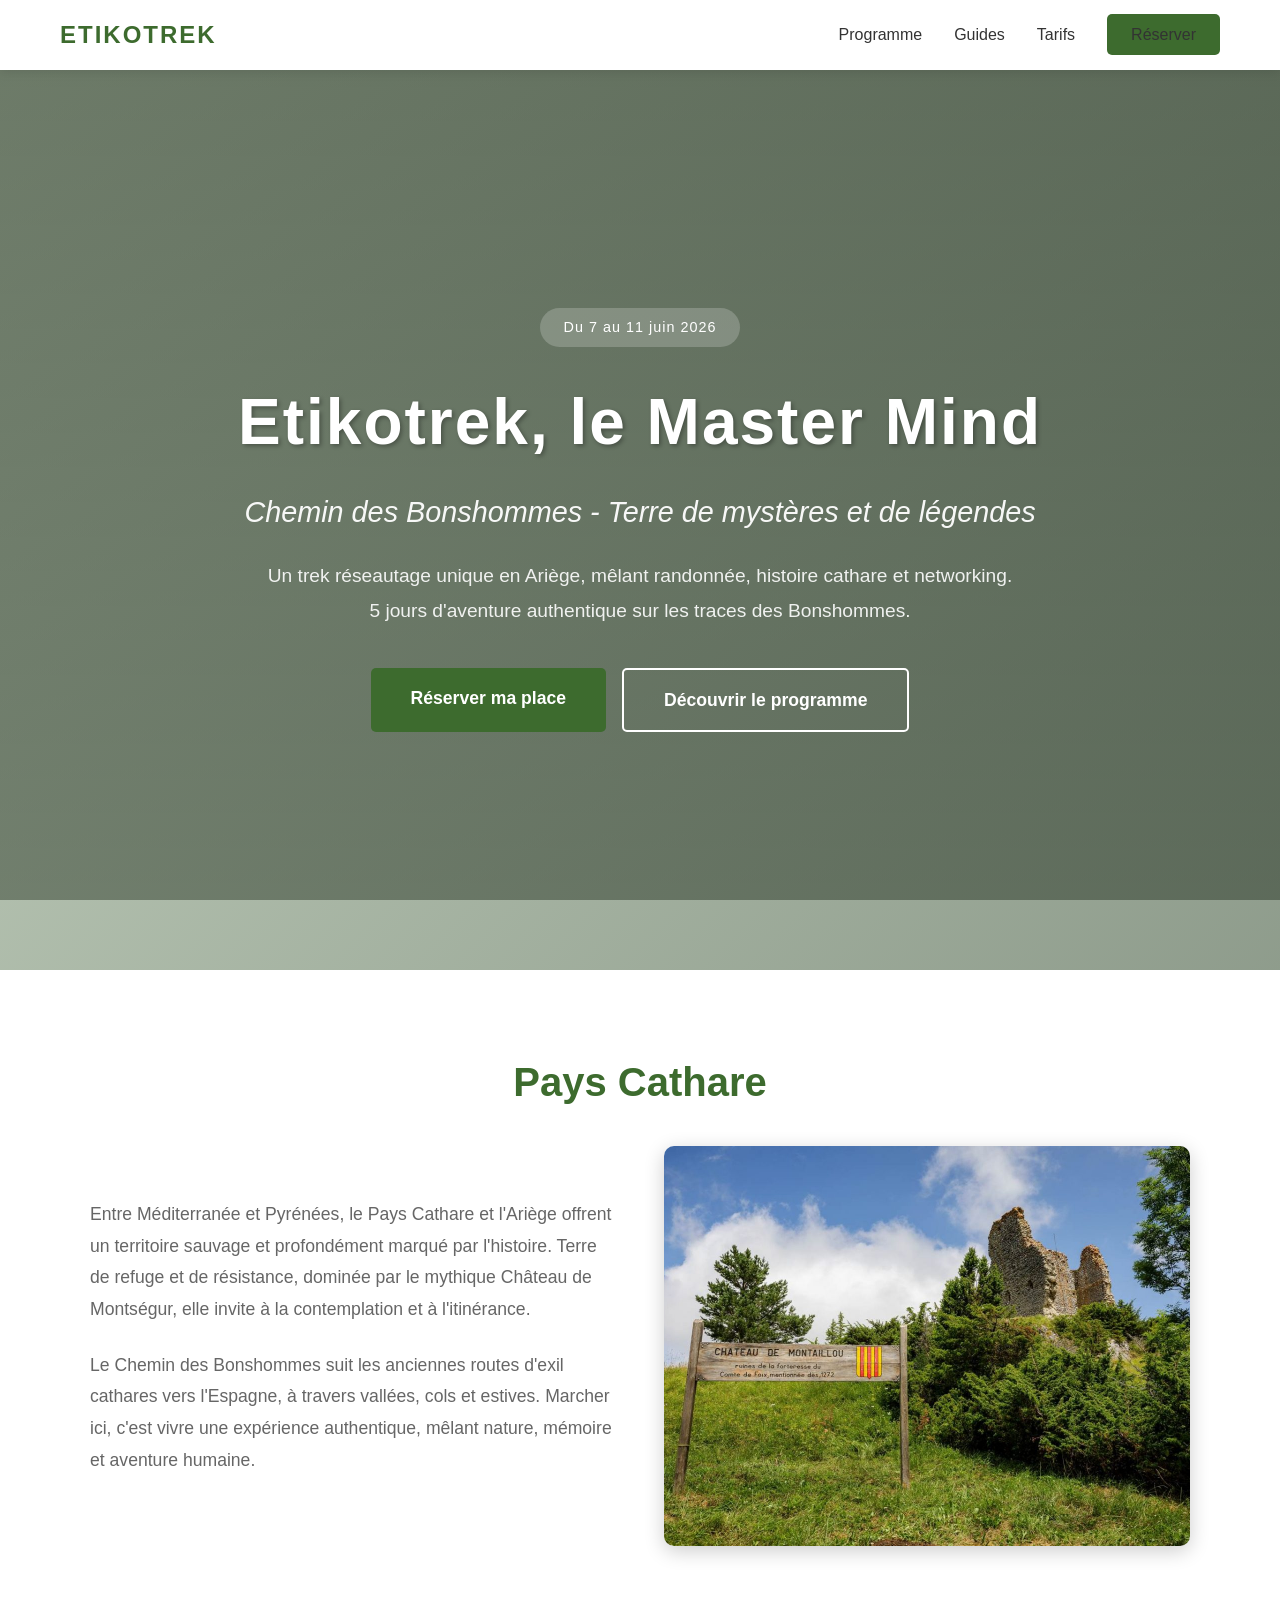
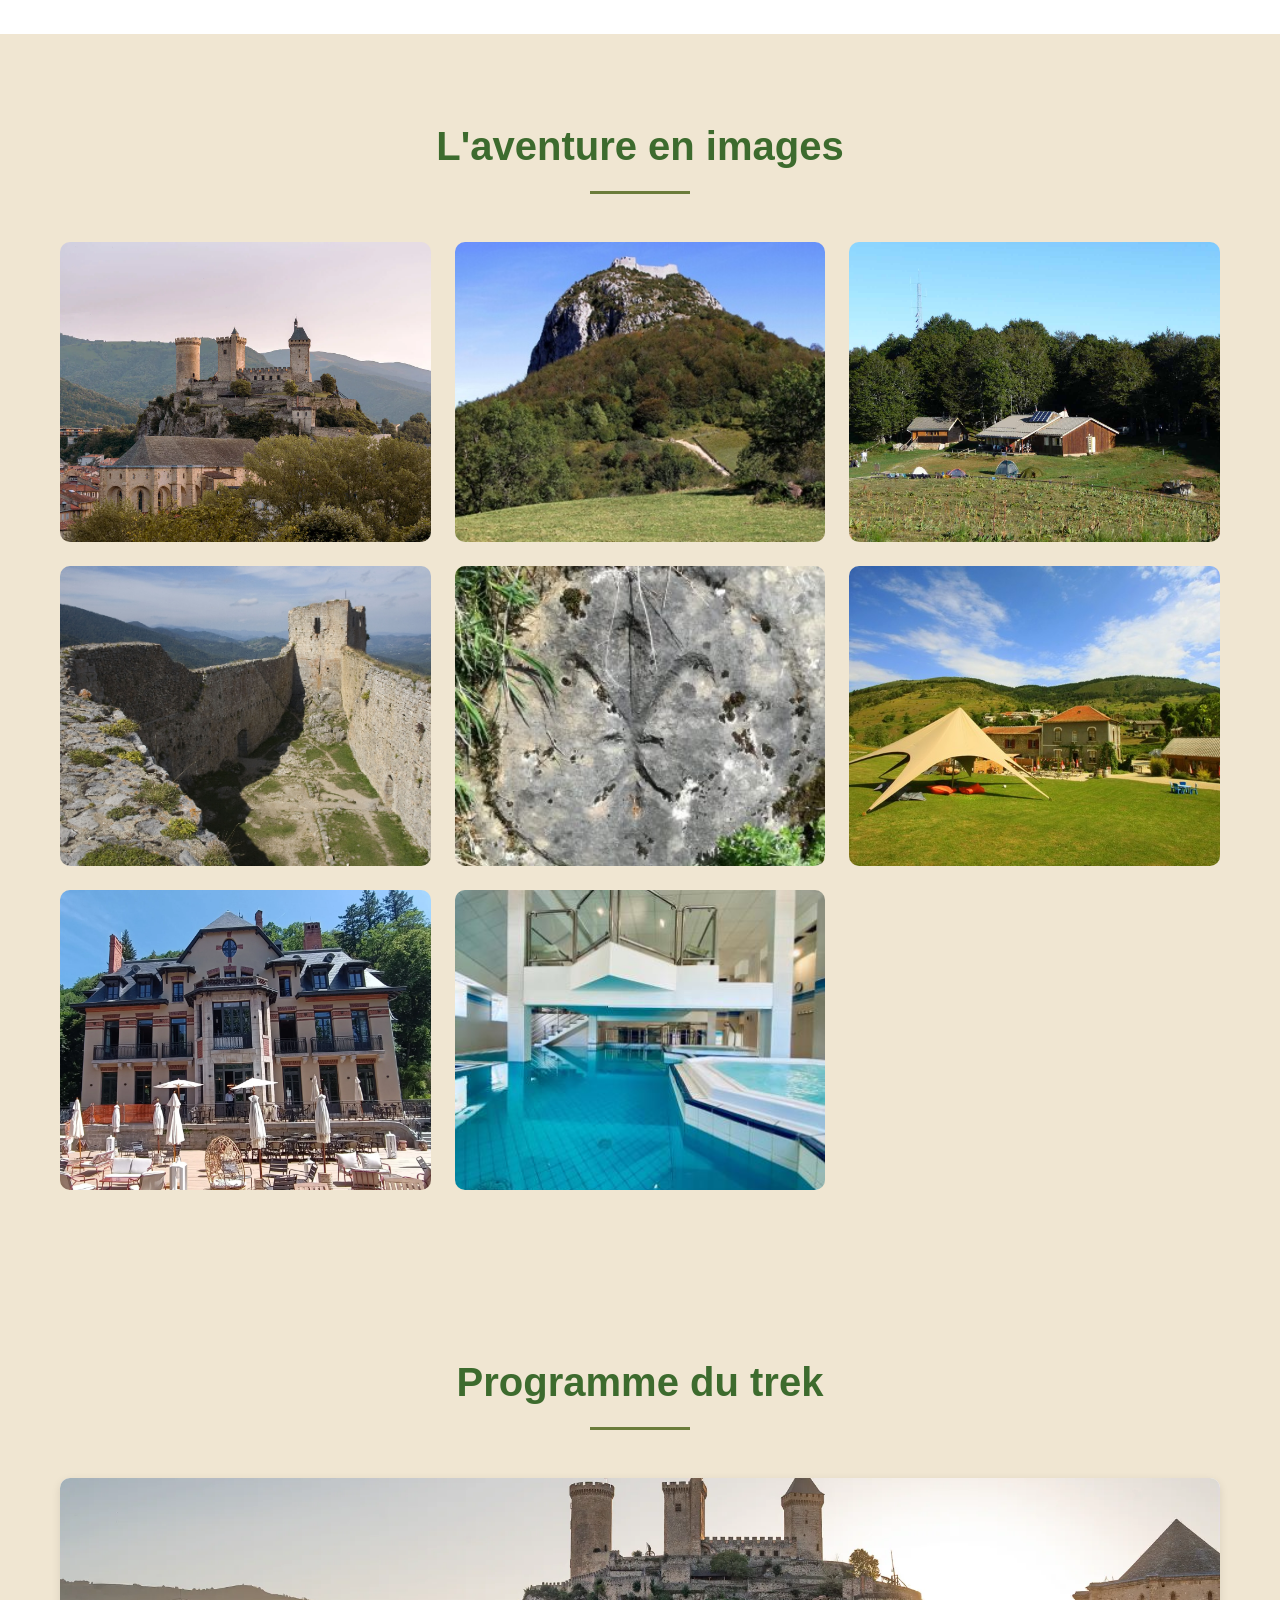
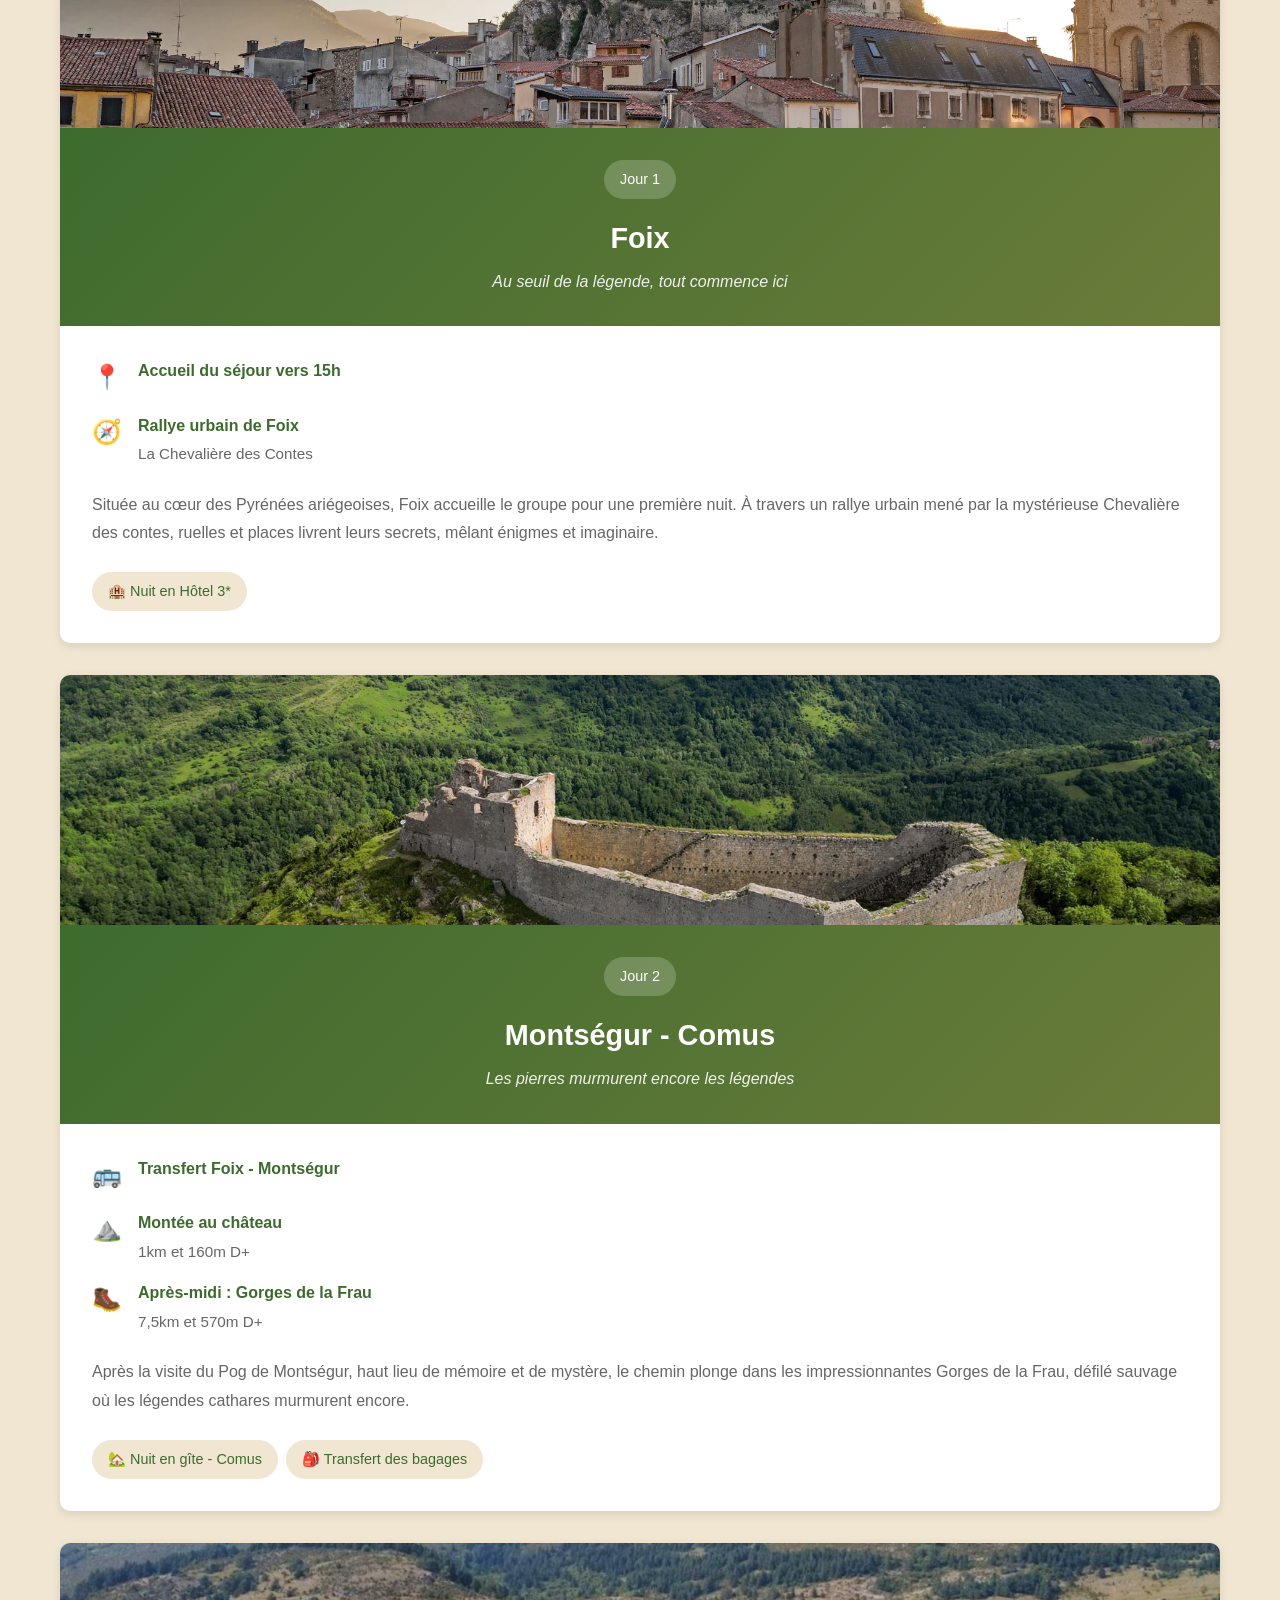
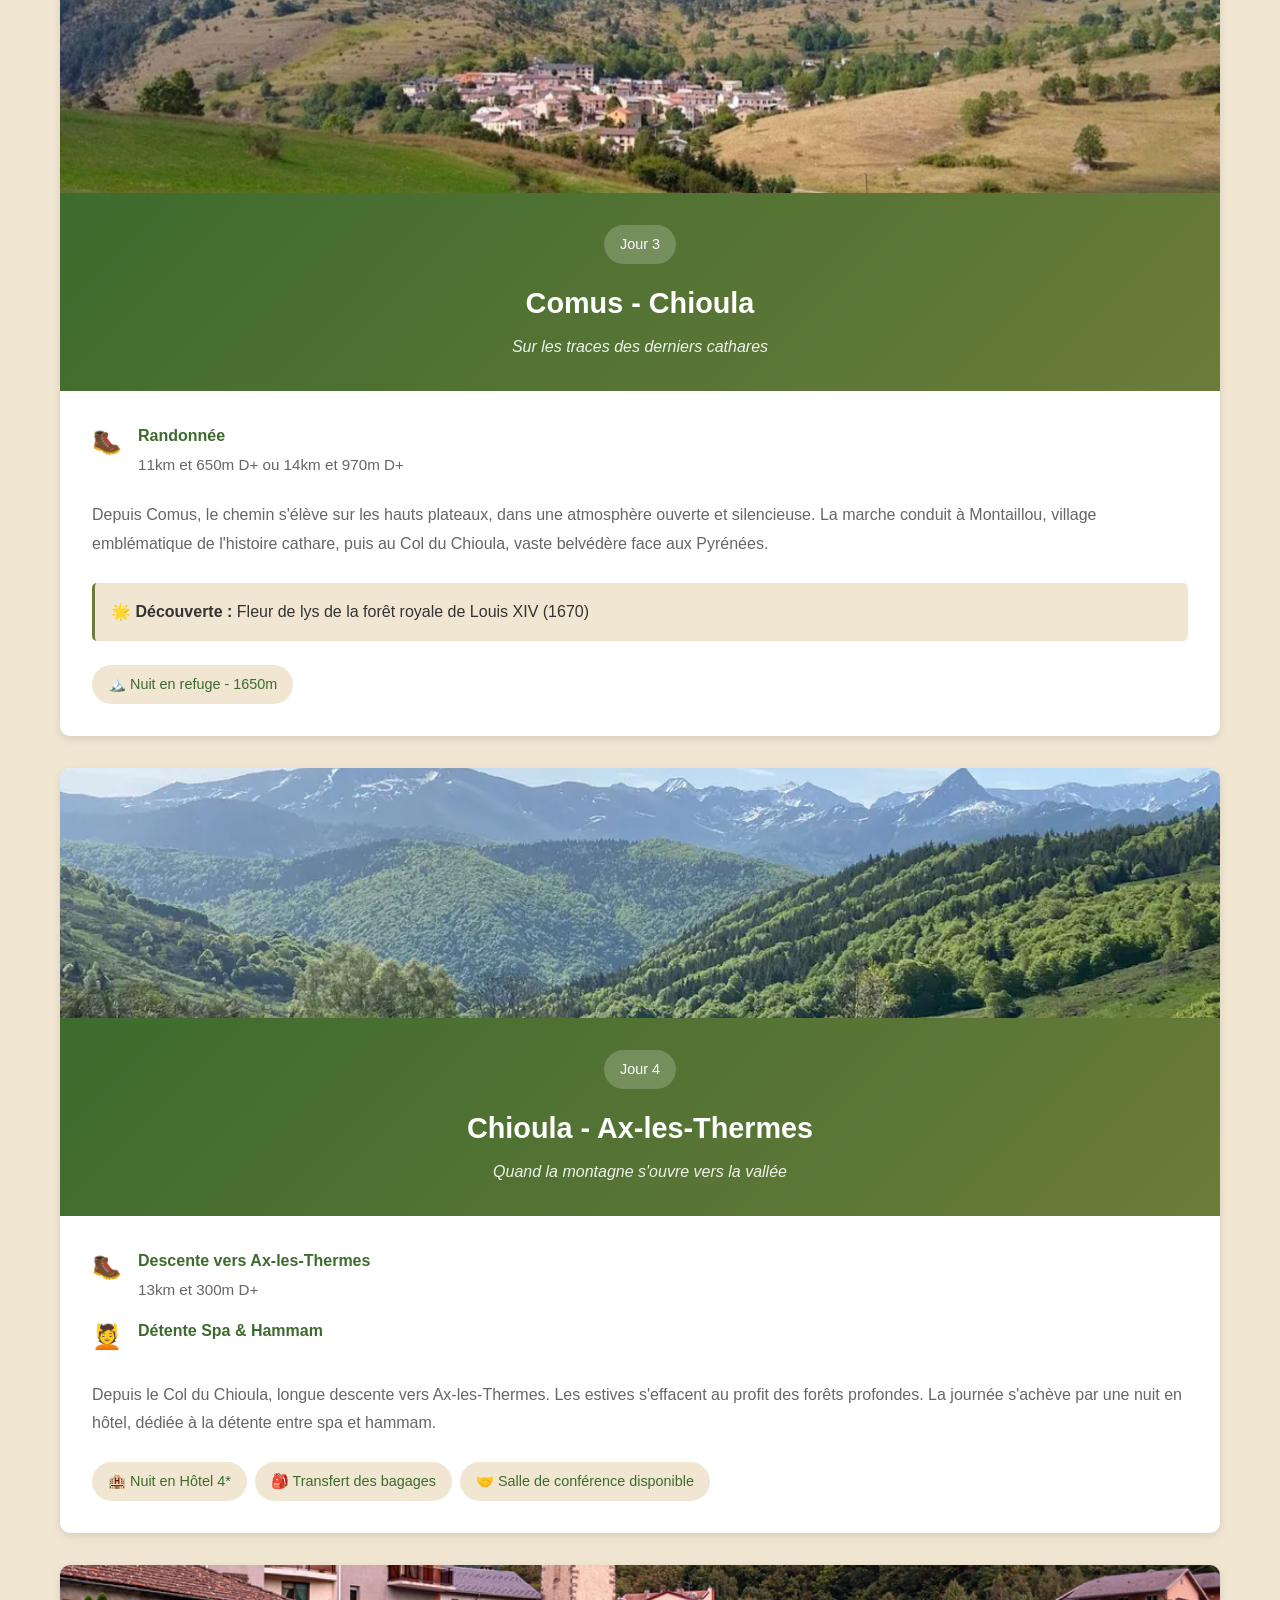
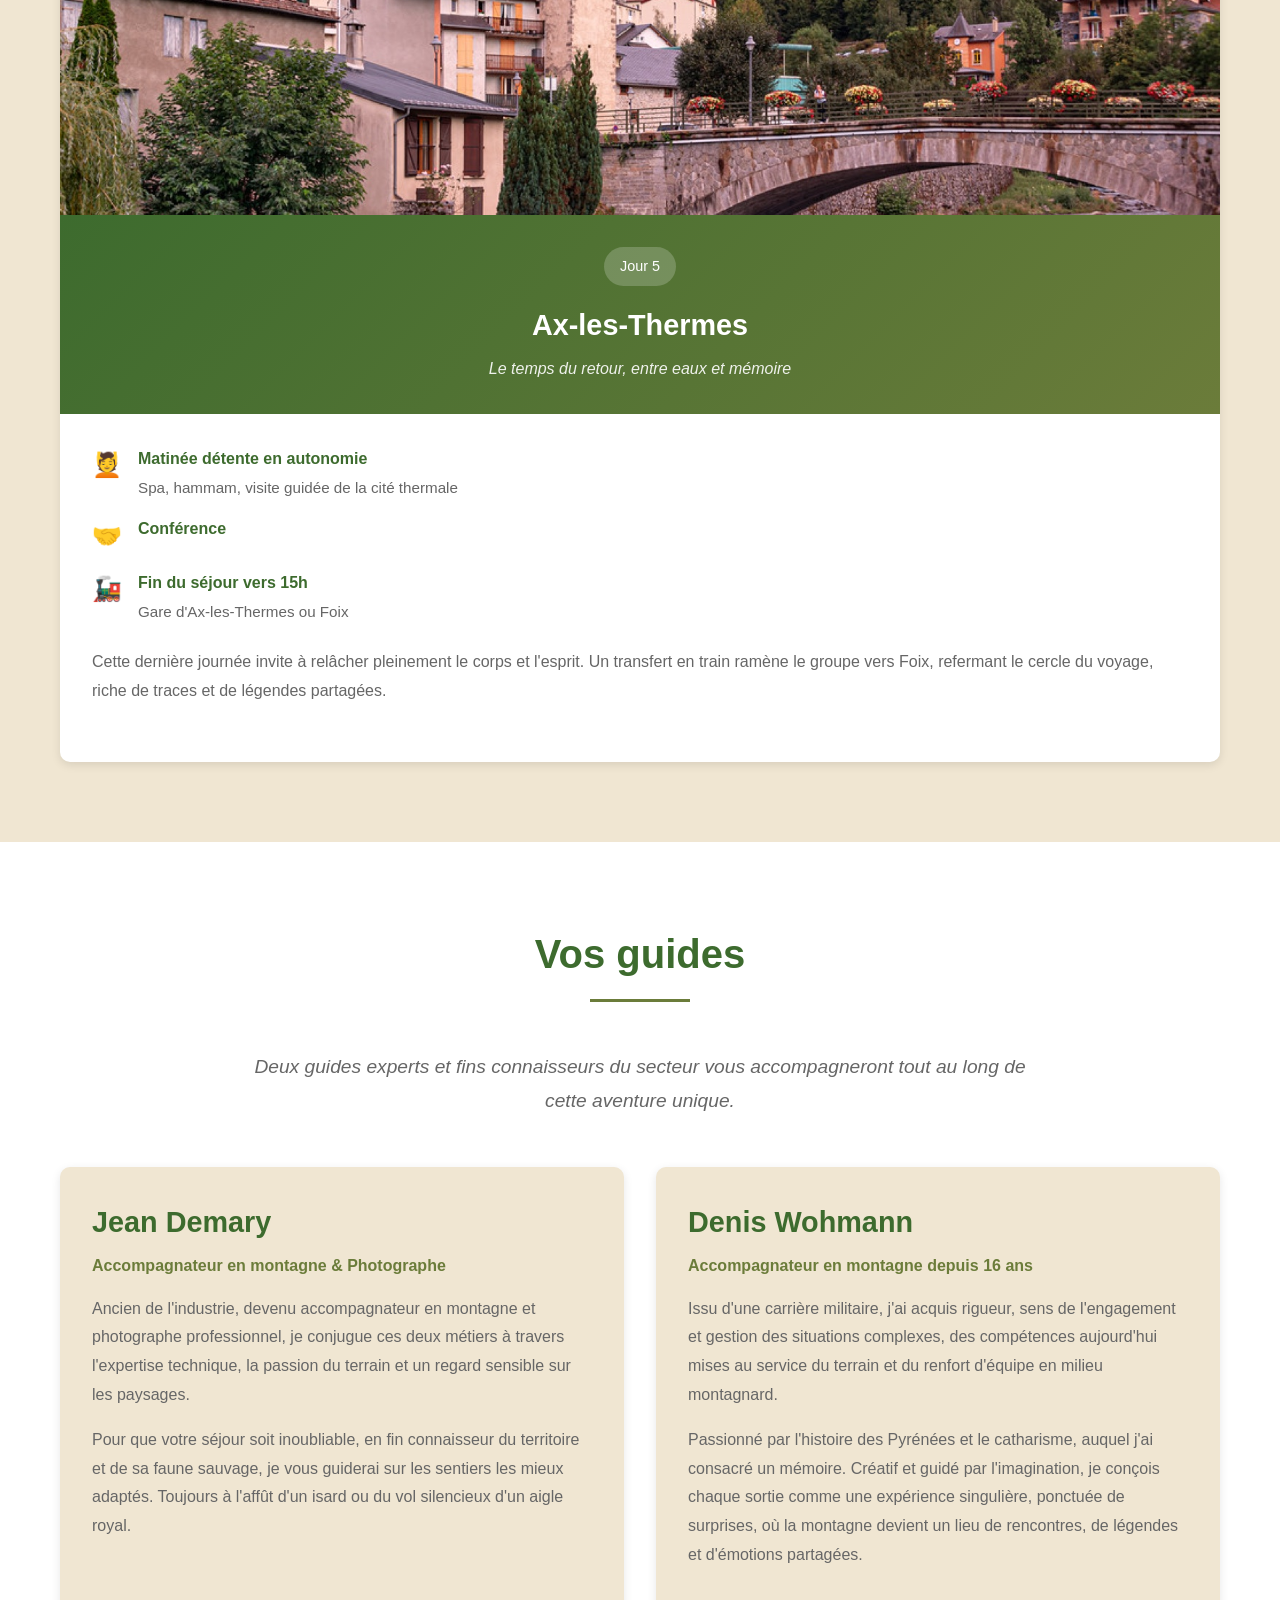
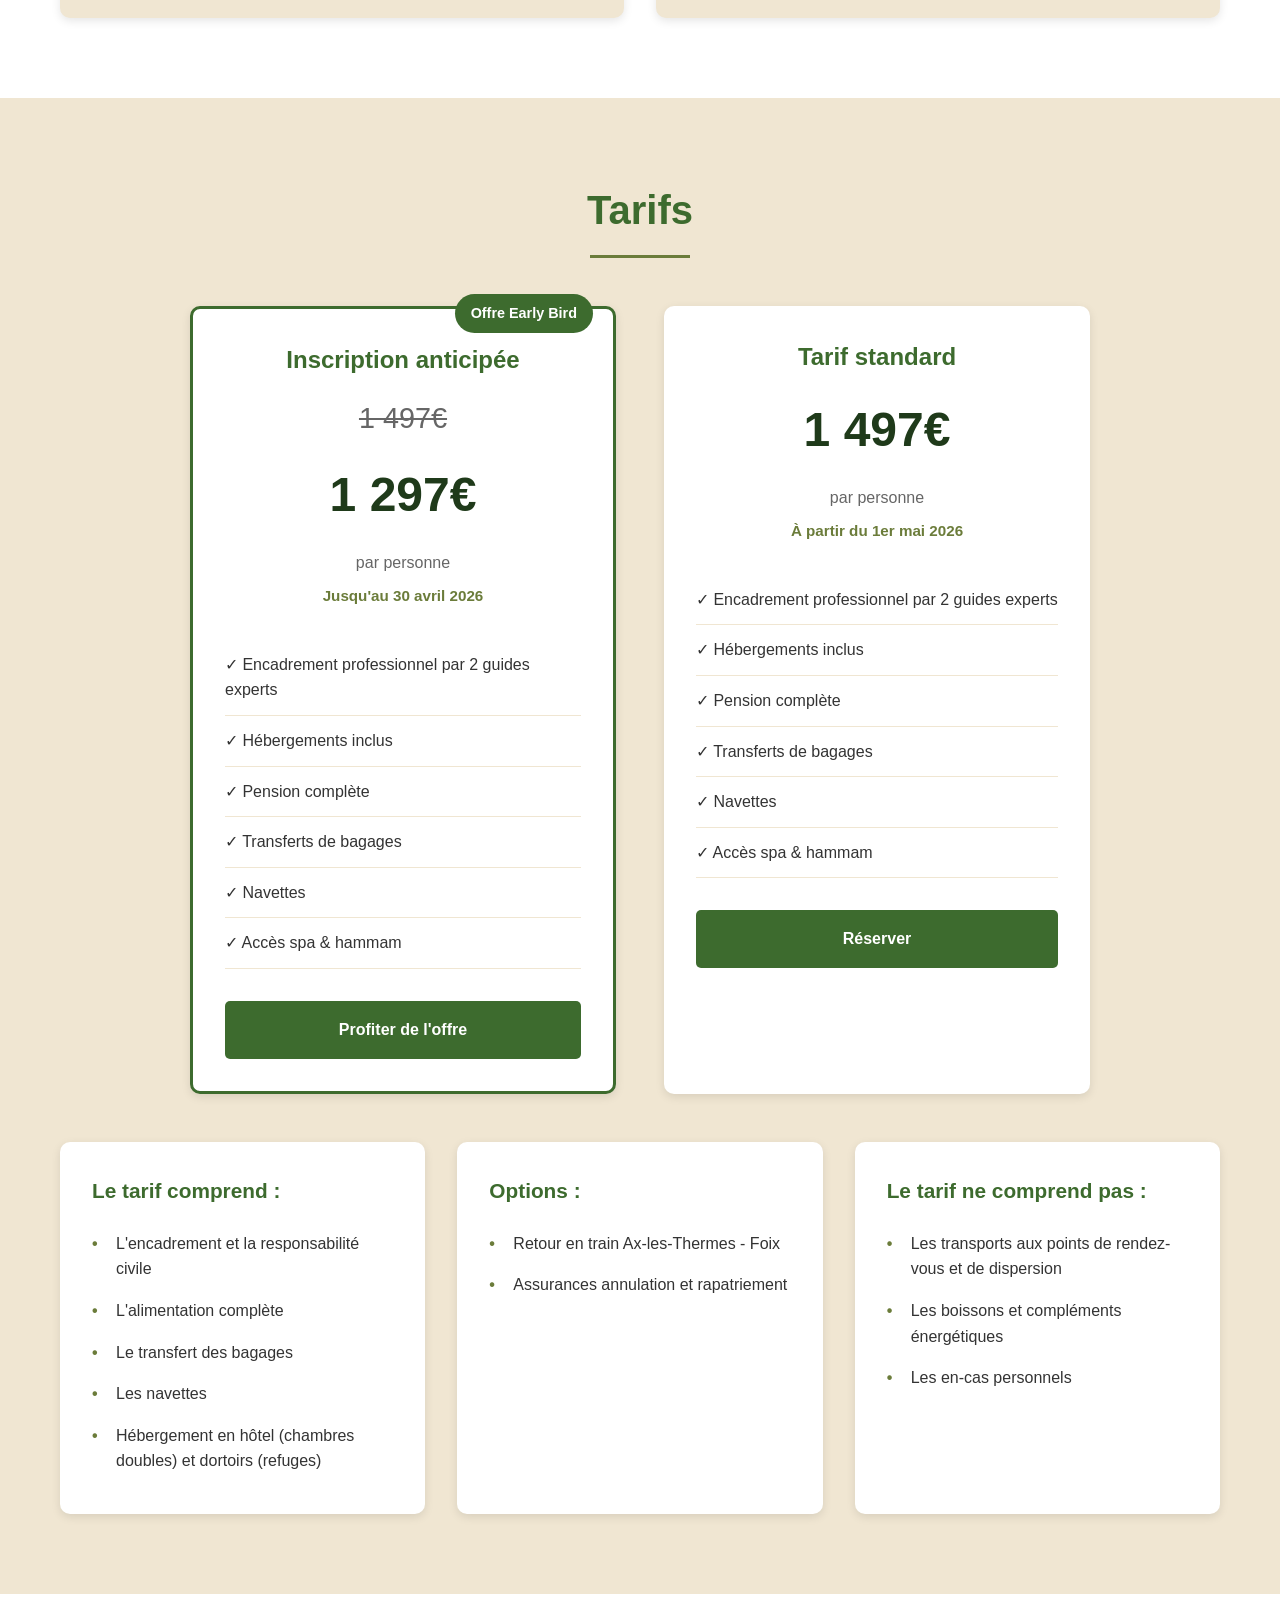
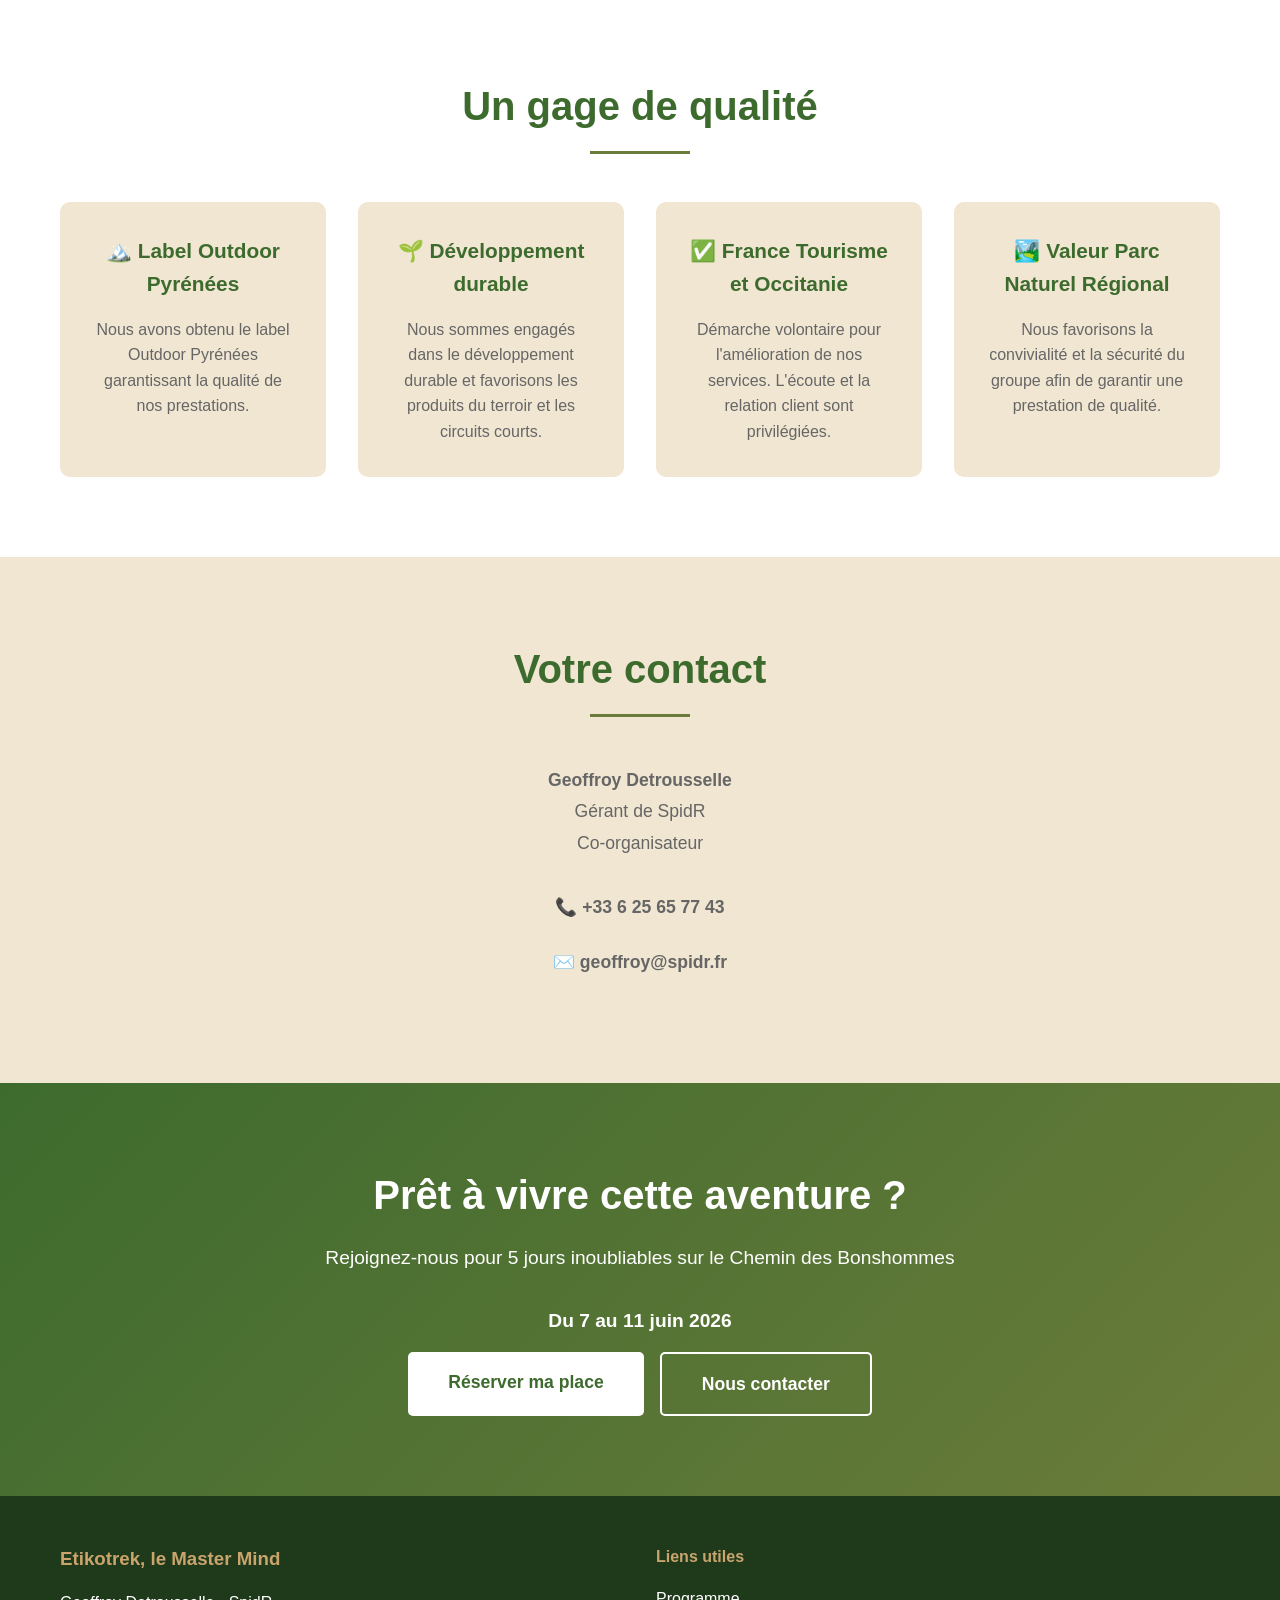
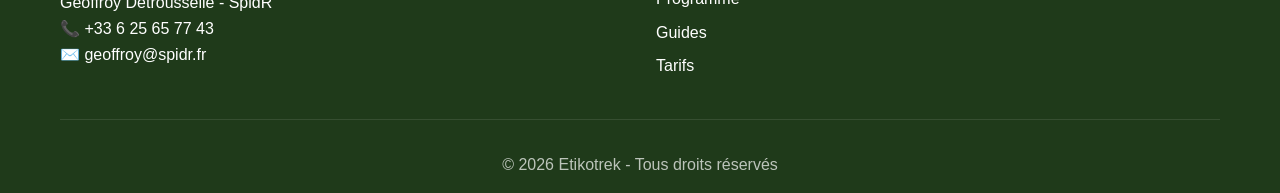
==== commit c6fbcb55: "Mise à jour: bouton Nous contacter vers Cal.com et nouvelle photo Comus" ====
--- a/index.html
+++ b/index.html
@@ -217,7 +217,7 @@
                 <!-- Jour 3 -->
                 <div class="day-card">
                     <div class="day-image">
-                        <img src="images/comus-programme.webp" alt="Comus">
+                        <img src="images/comus-programme.jpg" alt="Comus">
                     </div>
                     <div class="day-header">
                         <span class="day-number">Jour 3</span>
@@ -501,7 +501,7 @@
                 <p class="cta-date">Du 7 au 11 juin 2026</p>
                 <div class="cta-buttons">
                     <a href="mailto:geoffroy@spidr.fr?subject=Réservation Etikotrek Master Mind" class="btn-cta">Réserver ma place</a>
-                    <a href="tel:+33625657743" class="btn-cta-secondary">Nous contacter</a>
+                    <a href="https://cal.com/geoffroy-detrousselle/meet-spidr" target="_blank" class="btn-cta-secondary">Nous contacter</a>
                 </div>
             </div>
         </div>
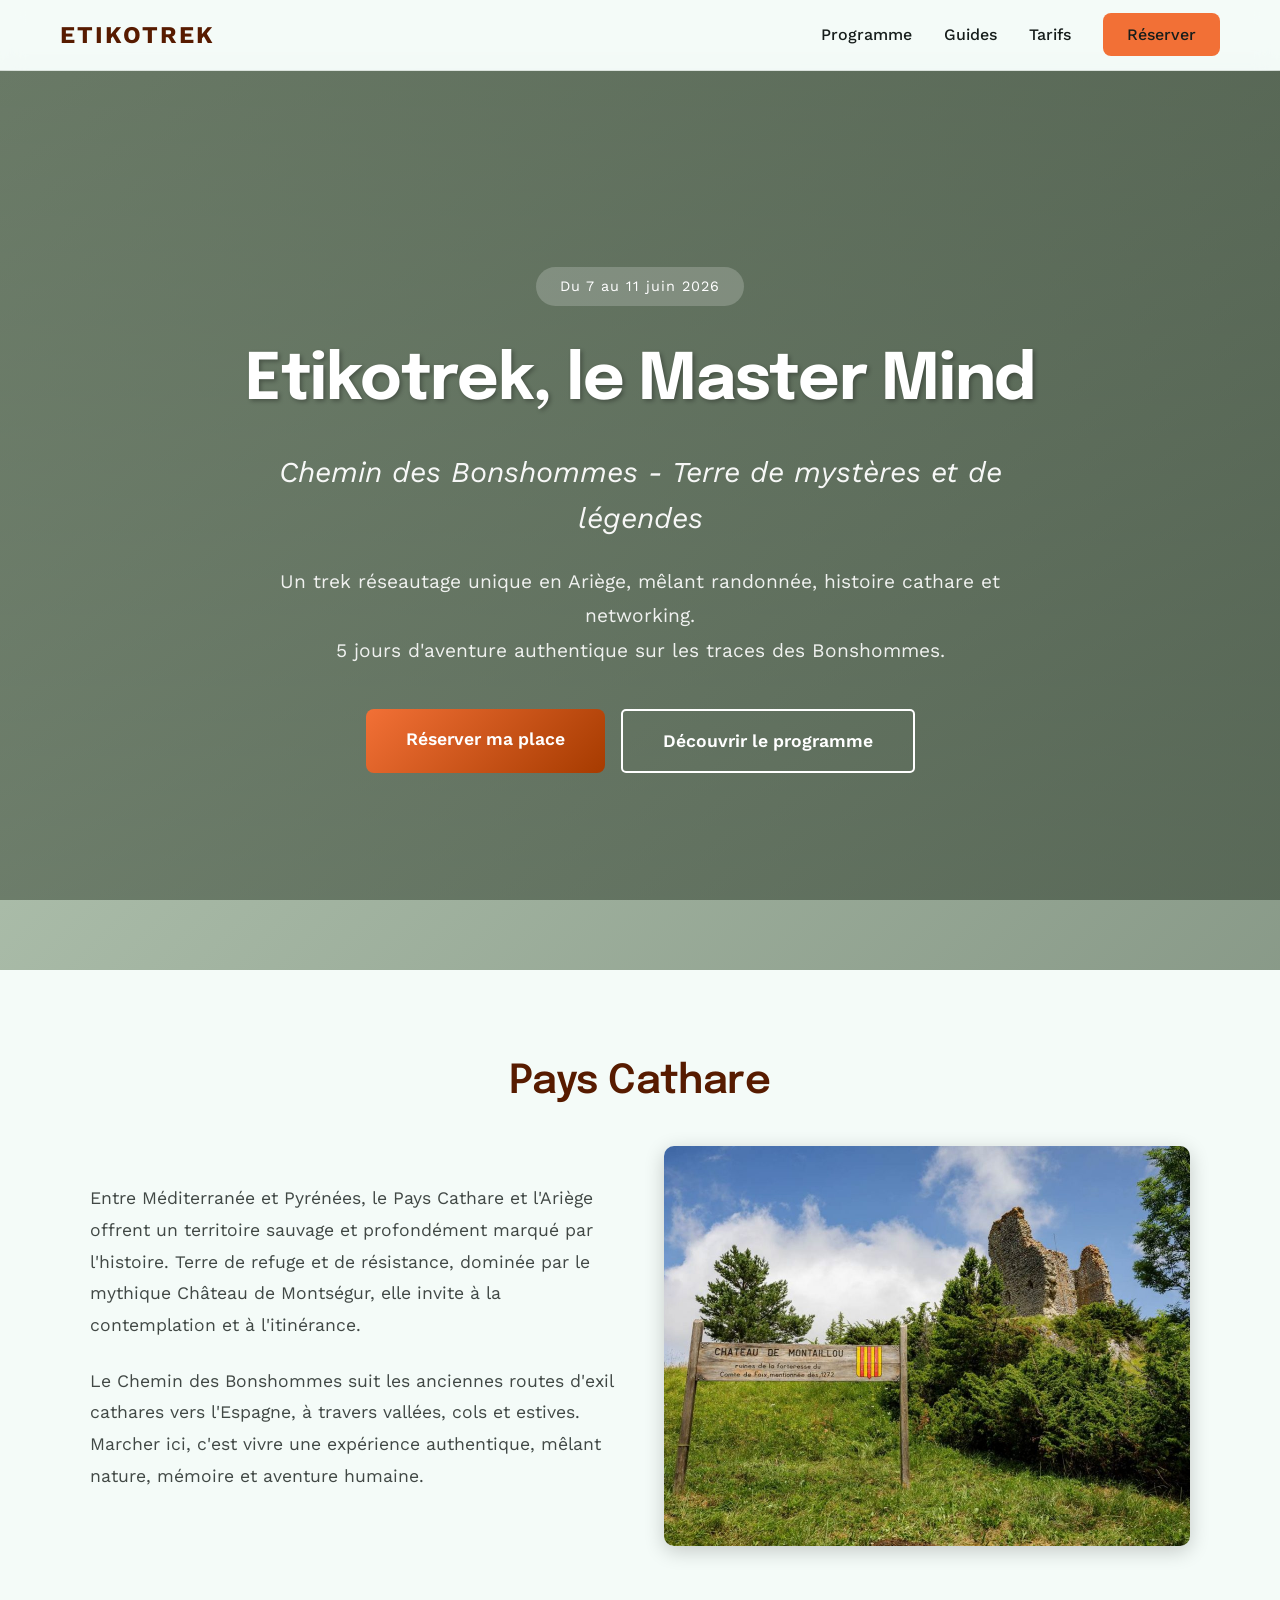
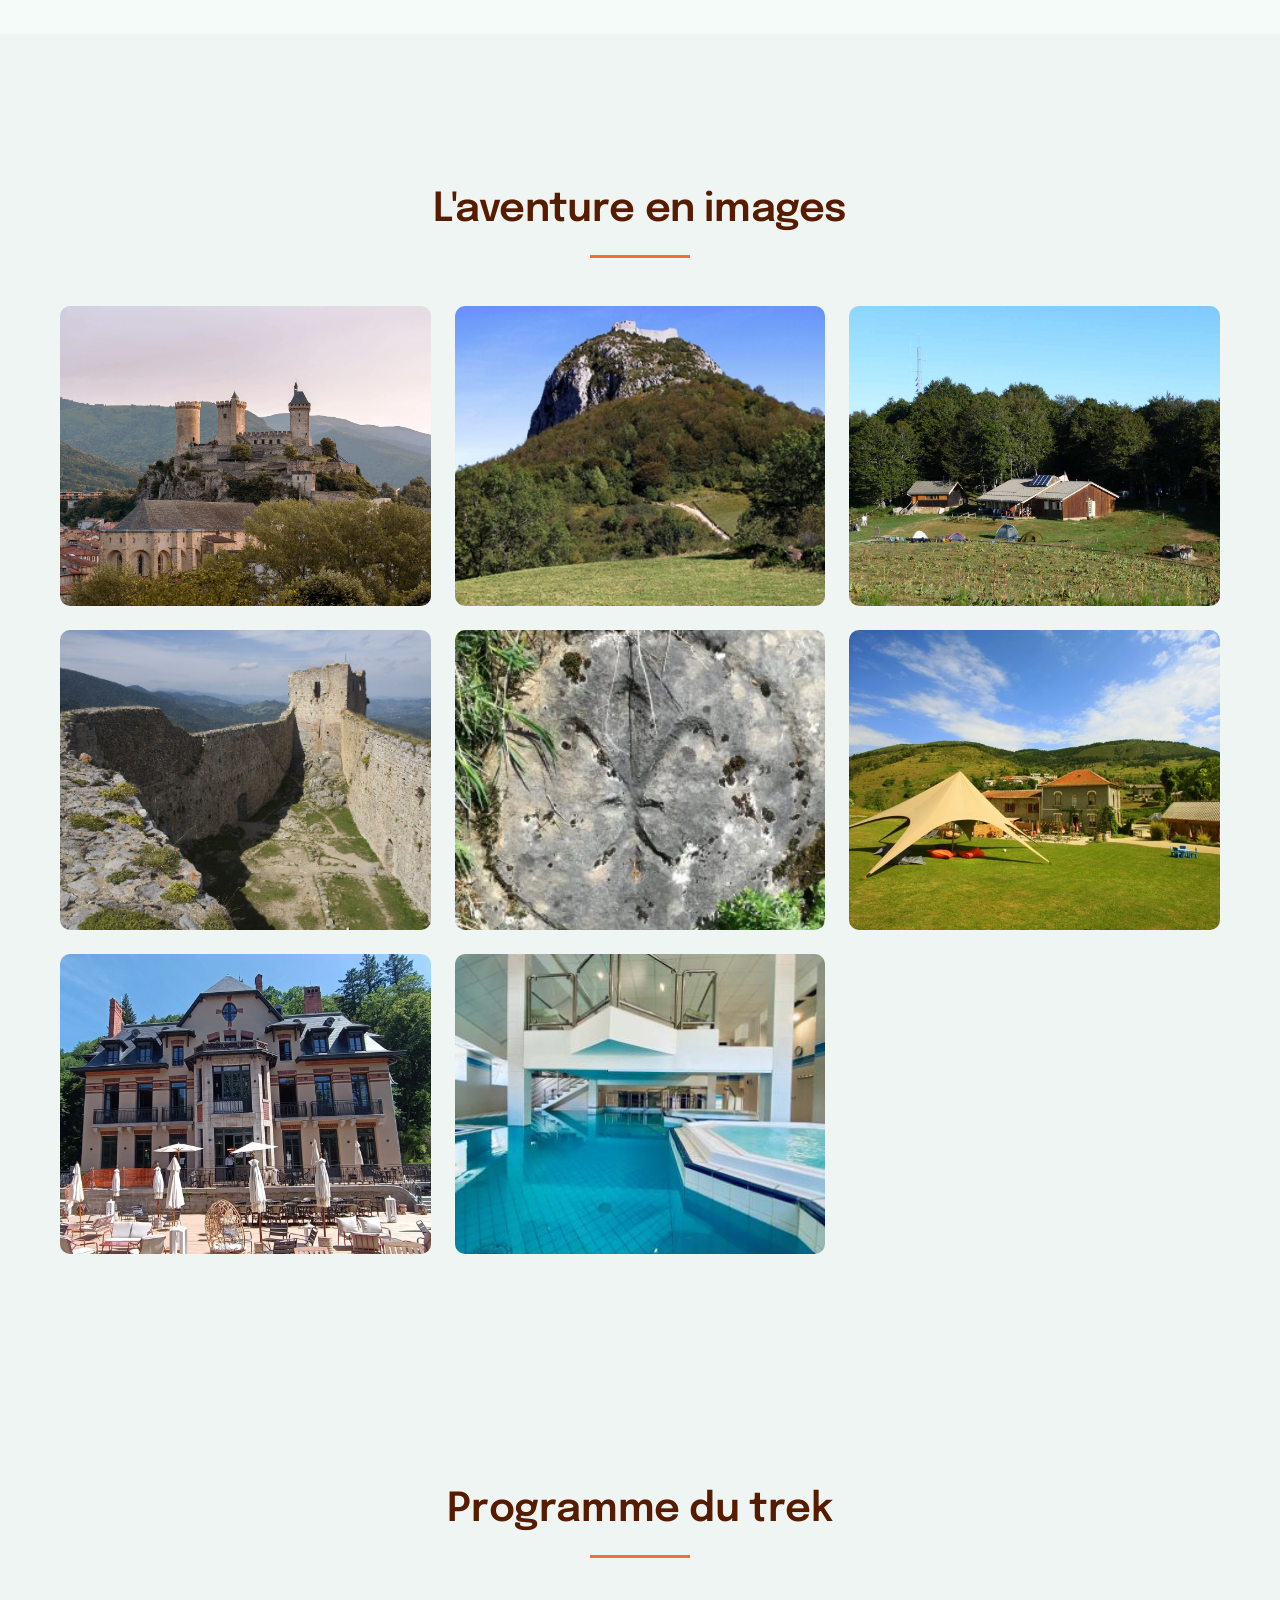
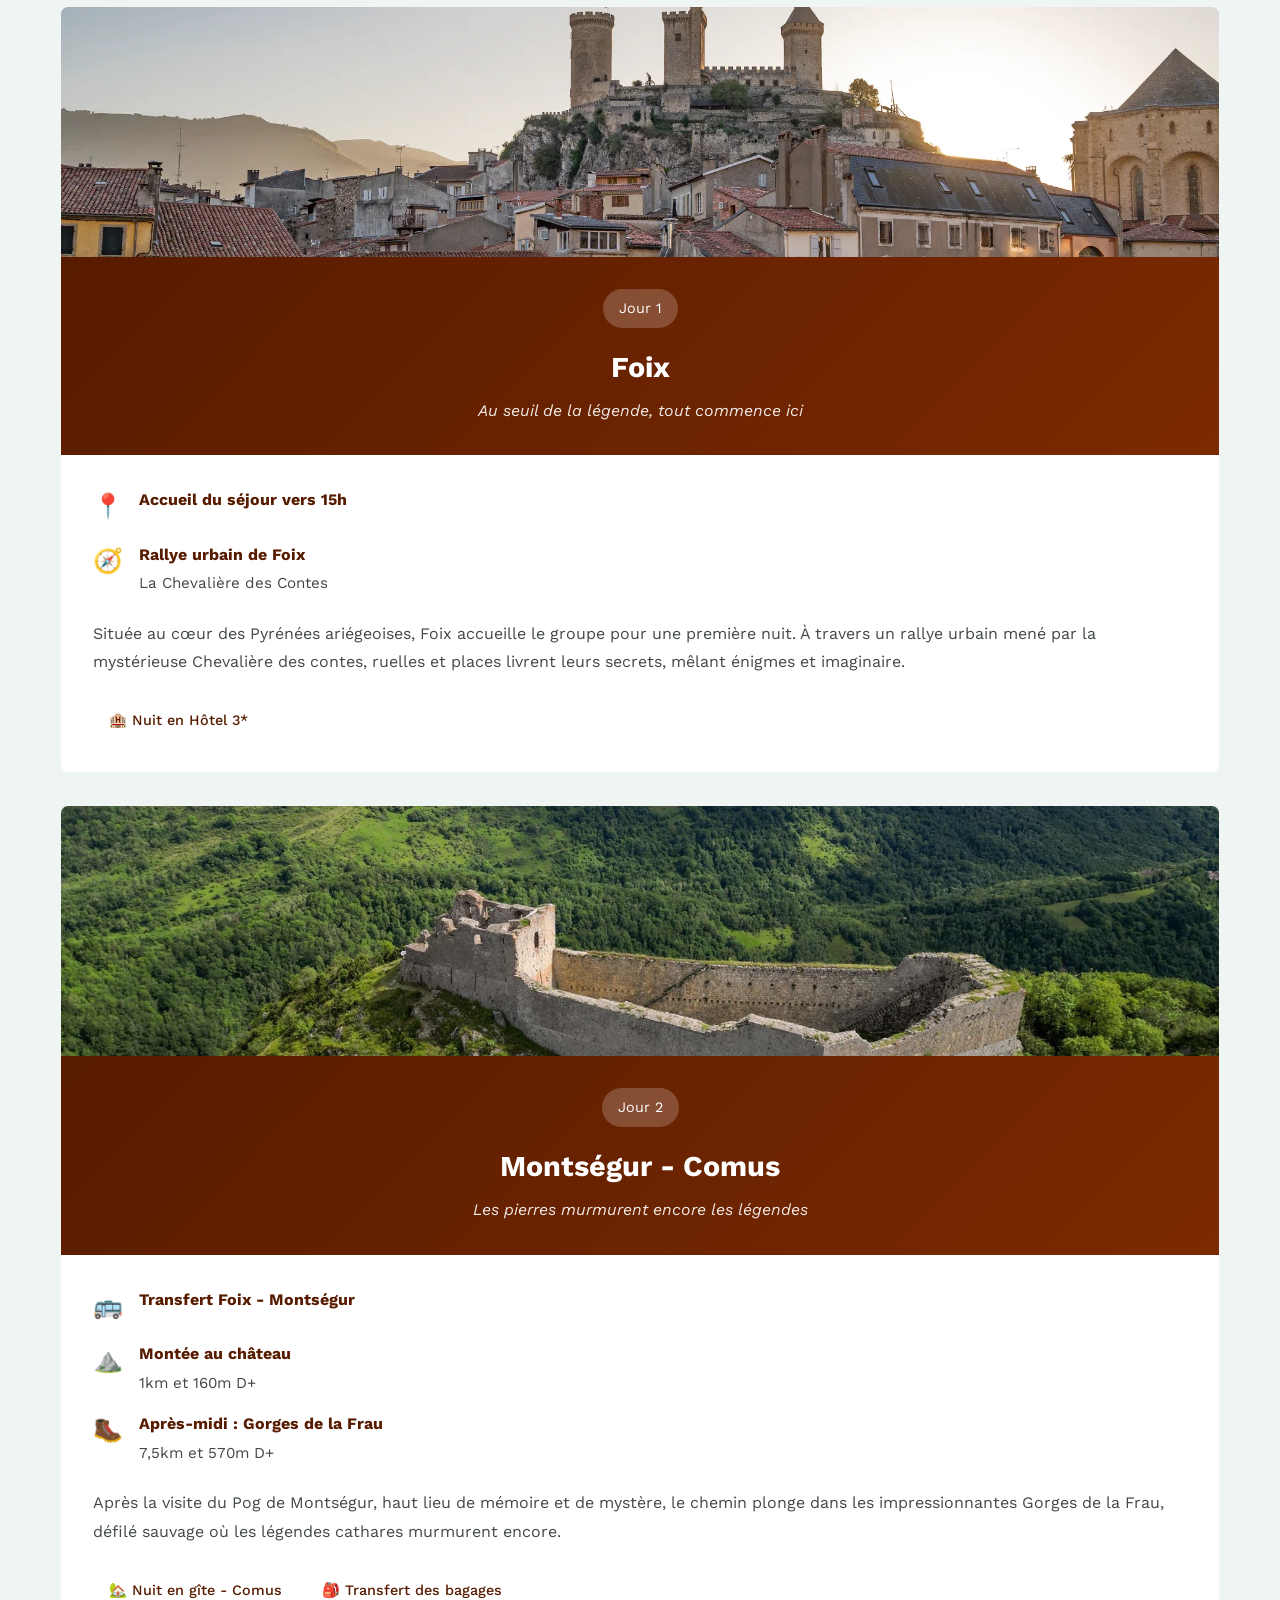
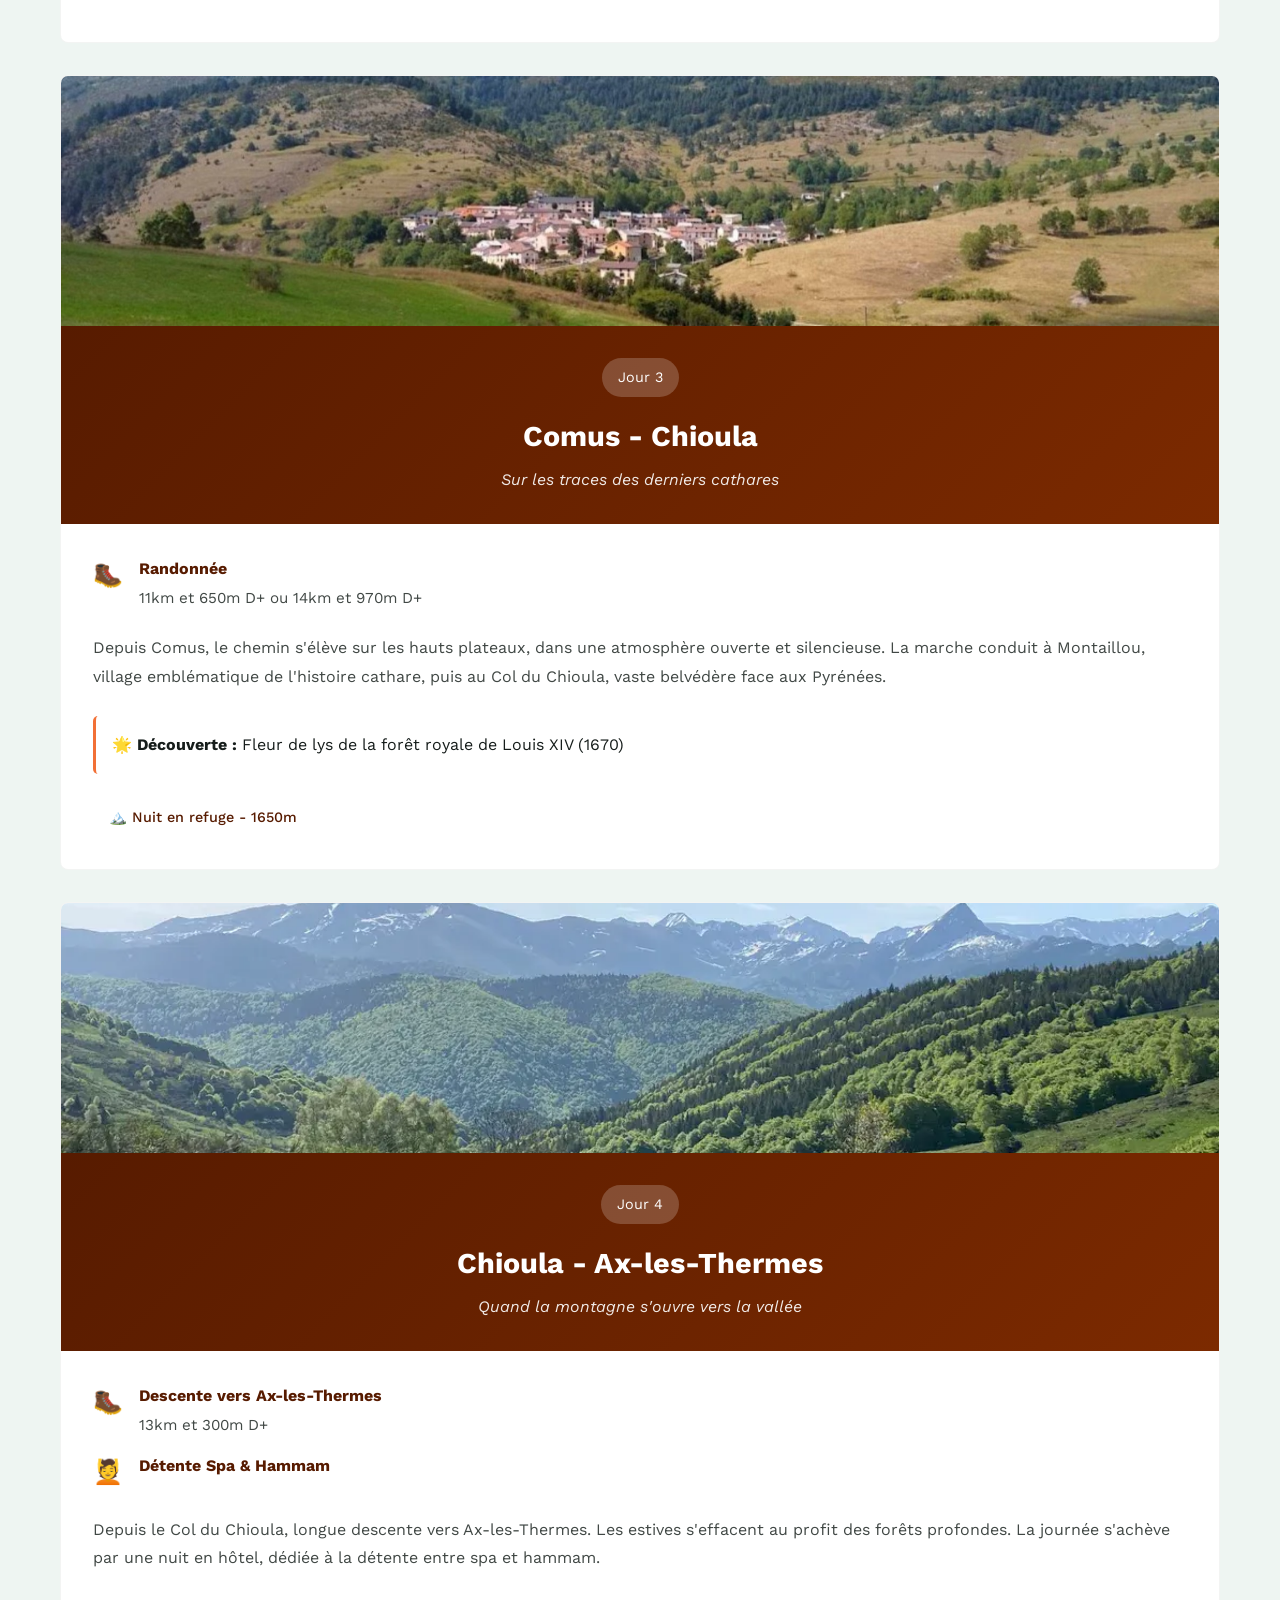
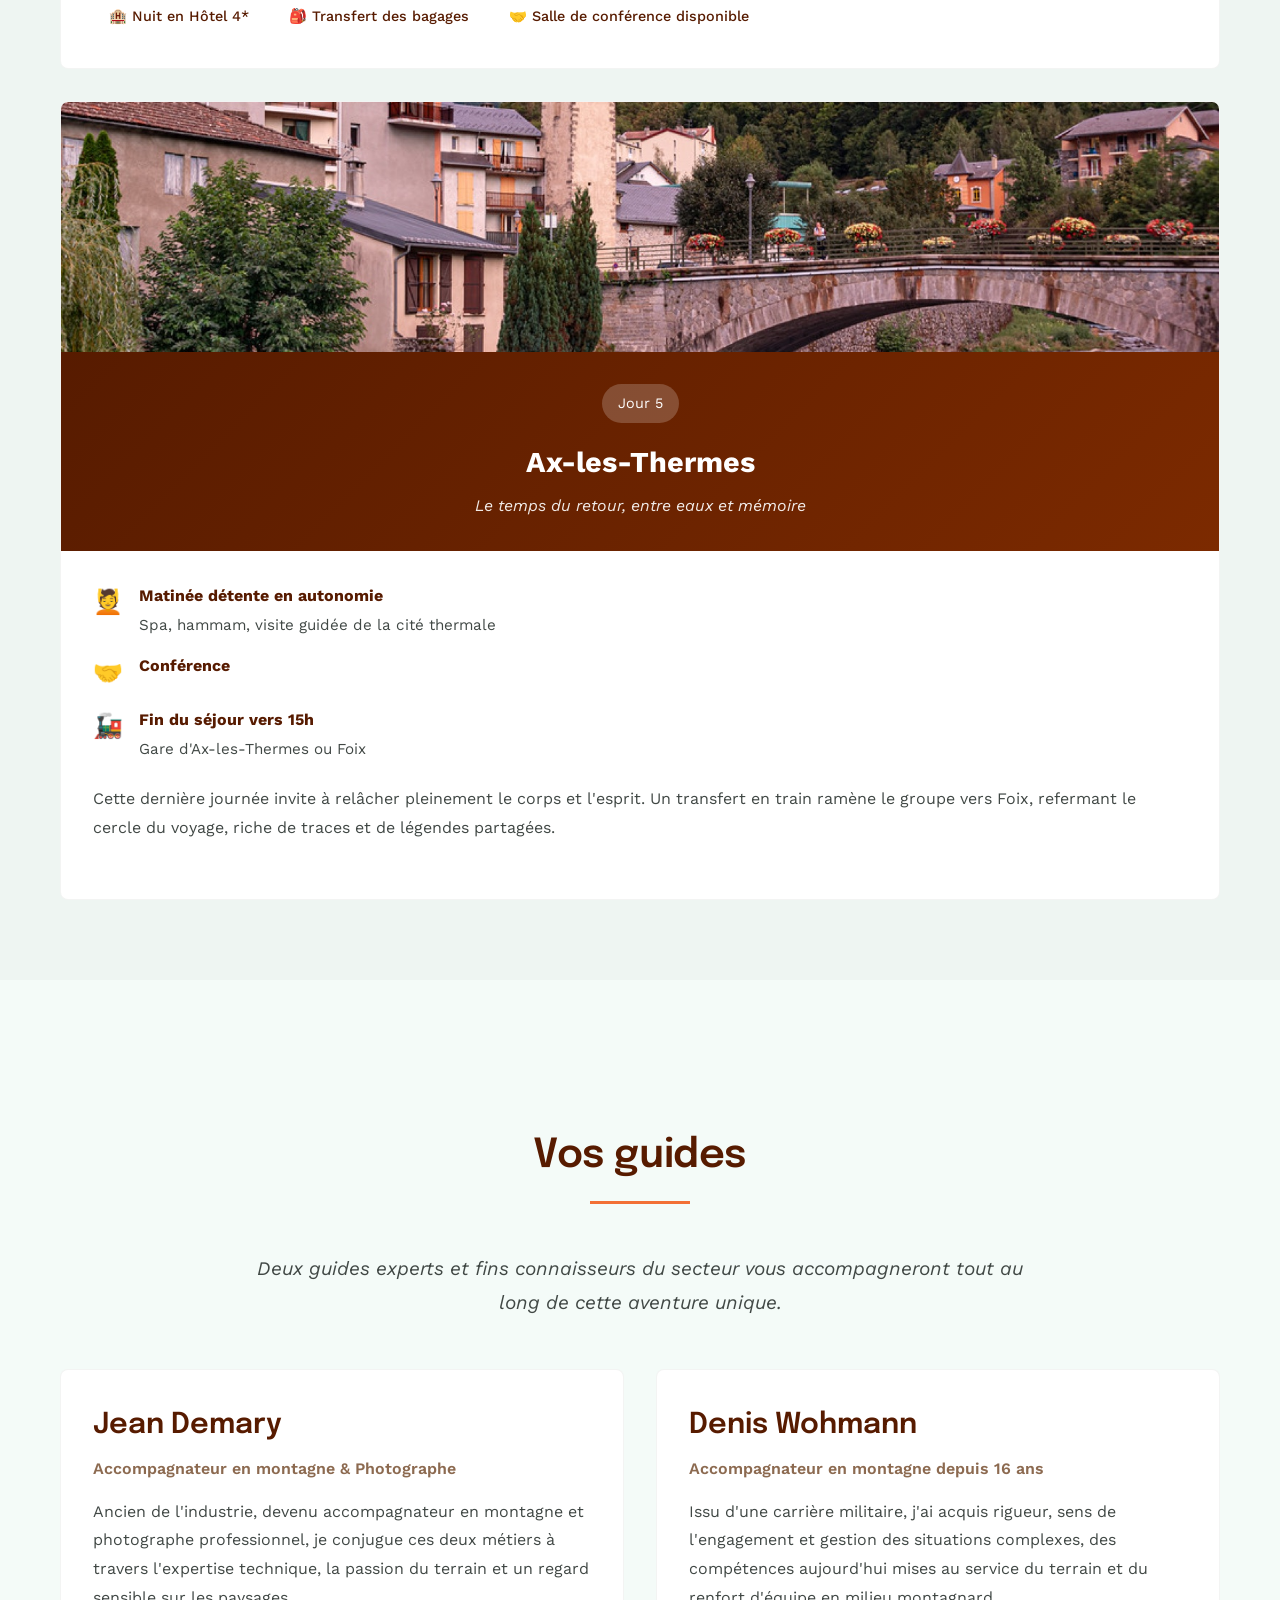
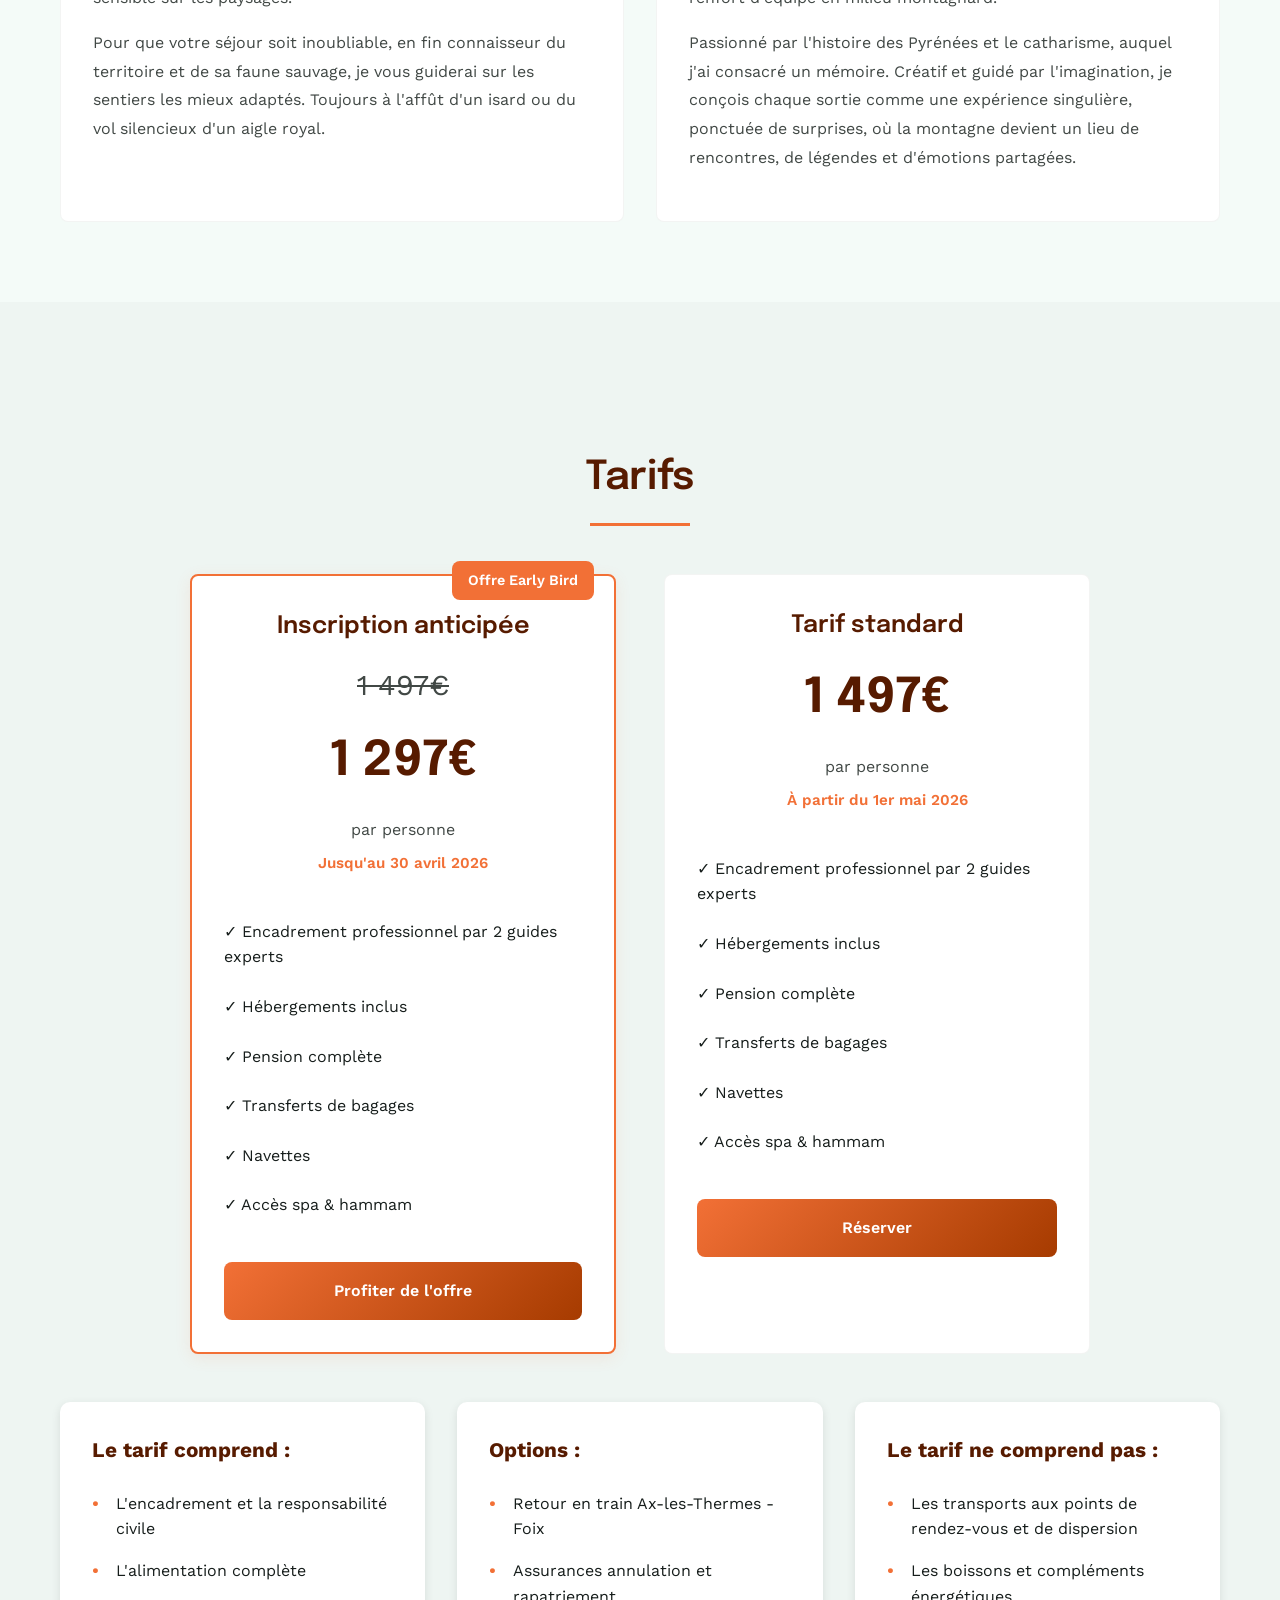
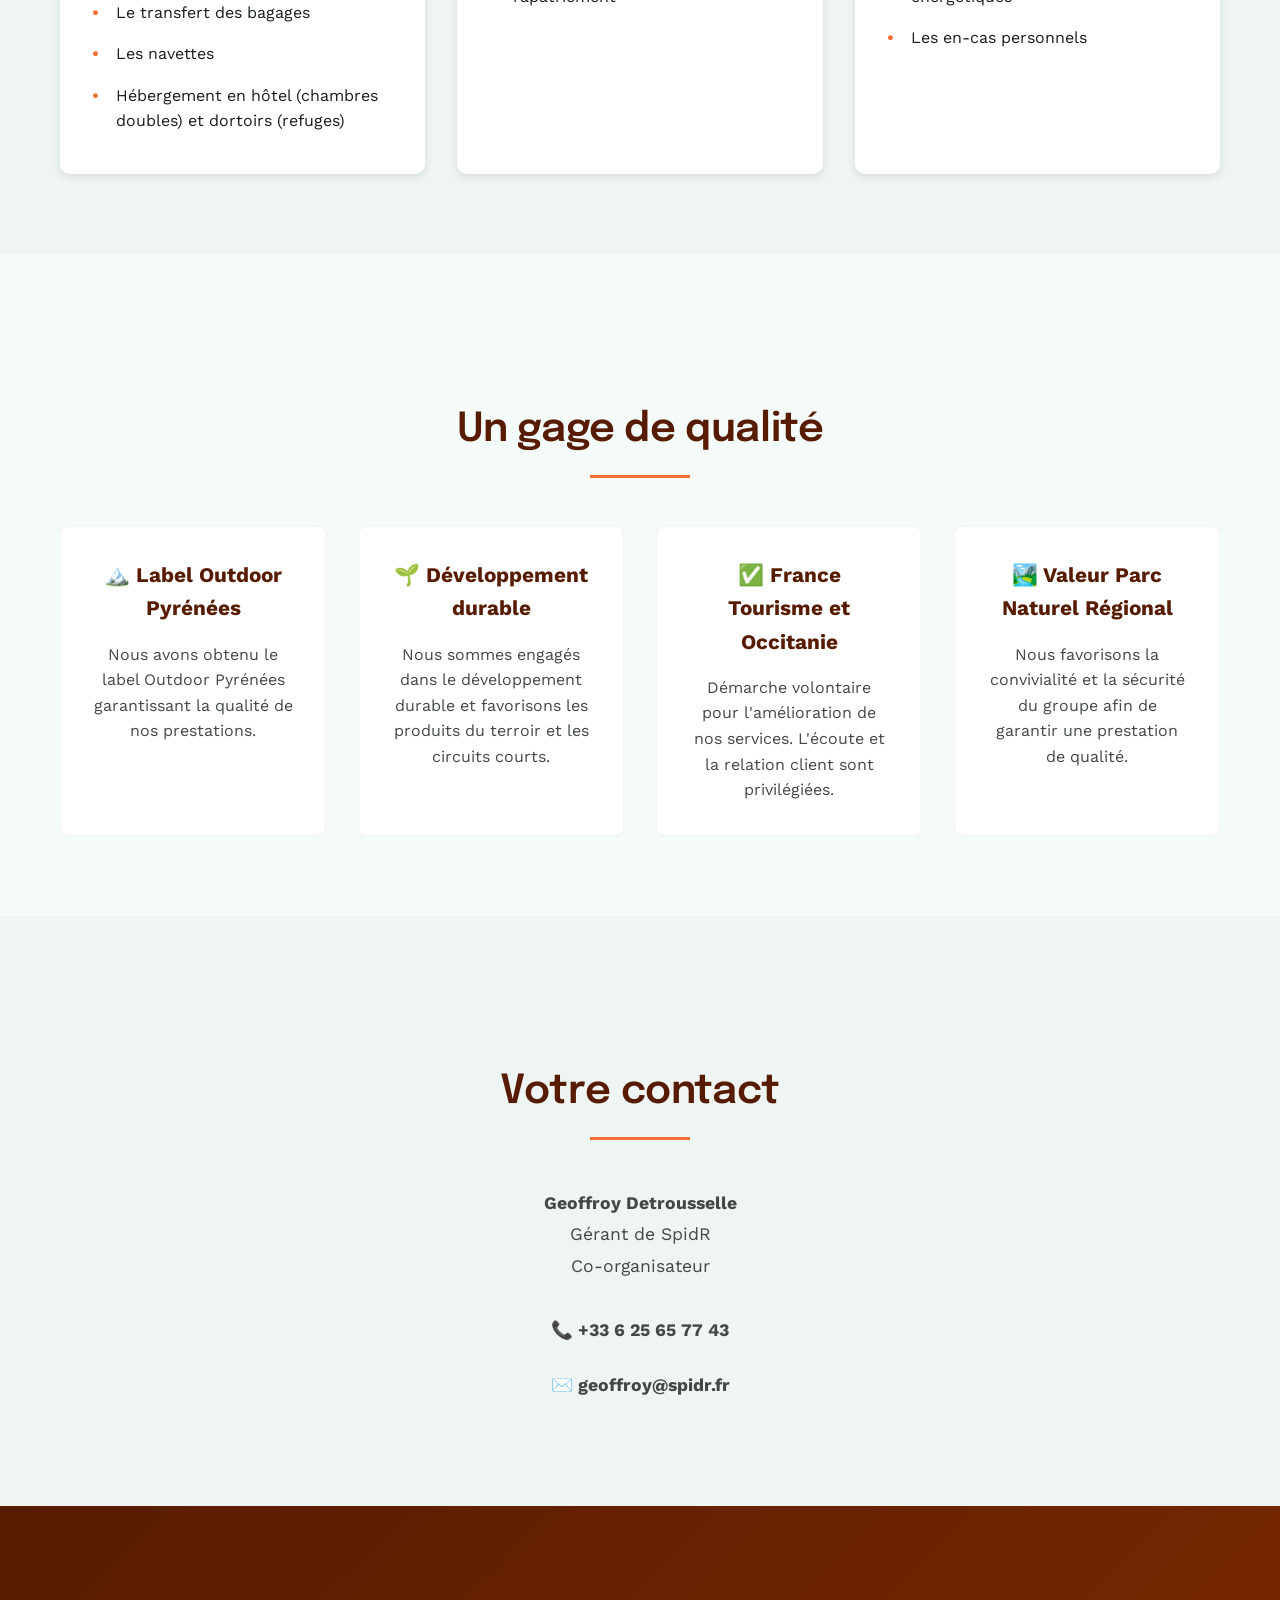
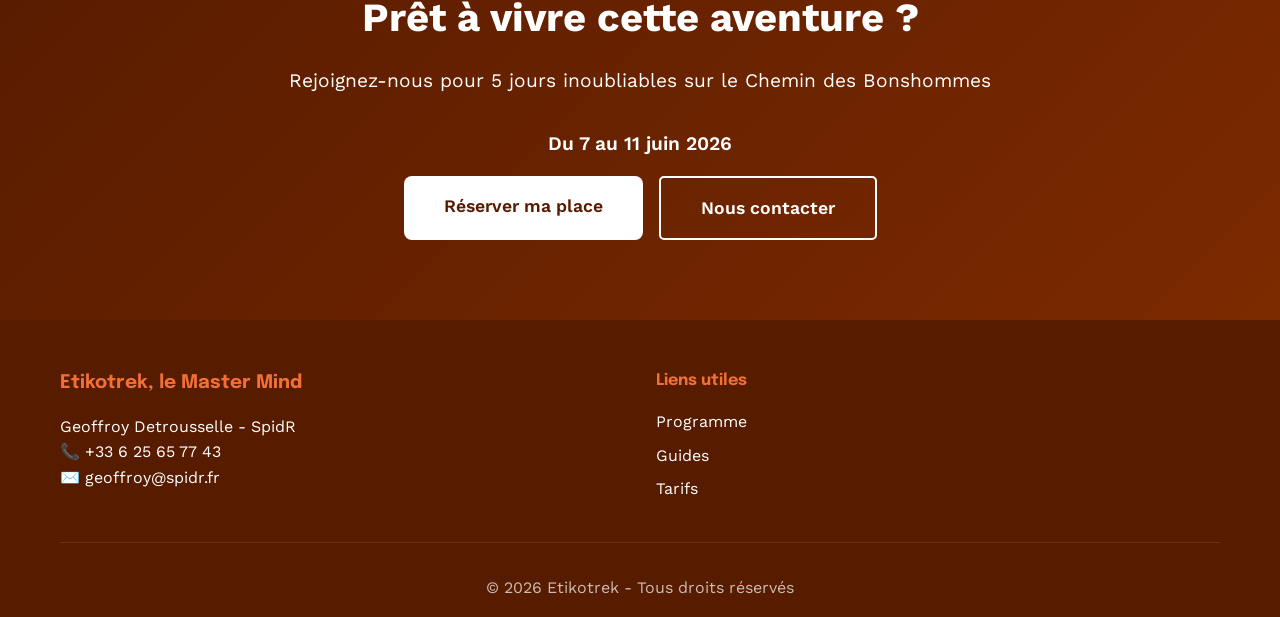
==== commit 13770513: "Application du design system Alpine Editorial depuis Stitch - Mise à jour des couleurs (palette Pyre" ====
--- a/index.html
+++ b/index.html
@@ -5,6 +5,9 @@
     <meta name="viewport" content="width=device-width, initial-scale=1.0">
     <title>Etikotrek, le Master Mind - Chemin des Bonshommes | 7-11 Juin 2026</title>
     <meta name="description" content="Etikotrek, le Master Mind : trek réseautage unique en Ariège sur le Chemin des Bonshommes. 5 jours d'itinérance, networking et aventure du 7 au 11 juin 2026.">
+    <link rel="preconnect" href="https://fonts.googleapis.com">
+    <link rel="preconnect" href="https://fonts.gstatic.com" crossorigin>
+    <link href="https://fonts.googleapis.com/css2?family=Epilogue:wght@400;500;600;700&family=Work+Sans:wght@400;500;600&display=swap" rel="stylesheet">
     <link rel="stylesheet" href="style.css">
 </head>
 <body>
--- a/style.css
+++ b/style.css
@@ -6,13 +6,27 @@
 }
 
 :root {
-    --primary-color: #3d6b2e;
-    --secondary-color: #c9a46d;
-    --dark-color: #1f3a1a;
-    --light-color: #f0e6d2;
-    --accent-color: #6b7c3a;
-    --text-dark: #333;
-    --text-light: #666;
+    /* Alpine Editorial Design System */
+    --primary-color: #571b00;
+    --primary-container: #7c2a00;
+    --secondary-color: #2D4B3F;
+    --secondary-container: #c5e7d7;
+    --tertiary-color: #8C6A50;
+    --tertiary-container: #5c3f28;
+    --accent-color: #F27036;
+    --surface-tint: #a63b00;
+    --background: #f4fbf8;
+    --surface: #f4fbf8;
+    --surface-container-low: #eef5f2;
+    --surface-container: #e9efec;
+    --surface-container-high: #e3eae7;
+    --surface-container-highest: #dde4e1;
+    --surface-container-lowest: #ffffff;
+    --on-surface: #161d1b;
+    --on-primary: #ffffff;
+    --outline-variant: #c1c8c3;
+    --text-dark: #161d1b;
+    --text-light: #414845;
     --white: #ffffff;
 }
 
@@ -21,9 +35,10 @@
 }
 
 body {
-    font-family: -apple-system, BlinkMacSystemFont, 'Segoe UI', Roboto, 'Helvetica Neue', Arial, sans-serif;
+    font-family: 'Work Sans', -apple-system, BlinkMacSystemFont, 'Segoe UI', Roboto, 'Helvetica Neue', Arial, sans-serif;
     line-height: 1.6;
     color: var(--text-dark);
+    background: var(--background);
 }
 
 .container {
@@ -32,15 +47,15 @@
     padding: 0 20px;
 }
 
-/* Header */
+/* Header - Glassmorphism */
 .header {
     position: fixed;
     top: 0;
     left: 0;
     right: 0;
-    background: rgba(255, 255, 255, 0.95);
-    backdrop-filter: blur(10px);
-    box-shadow: 0 2px 10px rgba(0, 0, 0, 0.1);
+    background: rgba(244, 251, 248, 0.7);
+    backdrop-filter: blur(12px);
+    border-bottom: 1px solid rgba(193, 200, 195, 0.15);
     z-index: 1000;
 }
 
@@ -77,24 +92,25 @@
 
 /* Buttons */
 .btn-primary {
-    background: var(--primary-color);
+    background: var(--accent-color);
     color: var(--white);
     padding: 0.75rem 1.5rem;
-    border-radius: 5px;
-    transition: background 0.3s;
+    border-radius: 0.5rem;
+    transition: all 0.3s;
 }
 
 .btn-primary:hover {
-    background: var(--dark-color);
+    background: var(--surface-tint);
     color: var(--white) !important;
+    transform: translateY(-1px);
 }
 
 .btn-hero {
     display: inline-block;
-    background: var(--primary-color);
+    background: linear-gradient(135deg, var(--accent-color), var(--surface-tint));
     color: var(--white);
     padding: 1rem 2.5rem;
-    border-radius: 5px;
+    border-radius: 0.5rem;
     text-decoration: none;
     font-weight: 600;
     font-size: 1.1rem;
@@ -102,9 +118,9 @@
 }
 
 .btn-hero:hover {
-    background: var(--dark-color);
+    background: linear-gradient(135deg, var(--surface-tint), var(--accent-color));
     transform: translateY(-2px);
-    box-shadow: 0 5px 15px rgba(61, 107, 46, 0.3);
+    box-shadow: 0 8px 32px rgba(242, 112, 54, 0.3);
 }
 
 .btn-secondary {
@@ -169,10 +185,11 @@
 }
 
 .hero-title {
+    font-family: 'Epilogue', sans-serif;
     font-size: 4rem;
     font-weight: 700;
     margin-bottom: 1rem;
-    letter-spacing: 2px;
+    letter-spacing: -0.02em;
     text-shadow: 2px 2px 4px rgba(0, 0, 0, 0.3);
 }
 
@@ -200,7 +217,7 @@
 /* Introduction */
 .intro {
     padding: 5rem 0;
-    background: var(--white);
+    background: var(--surface);
 }
 
 .intro-content {
@@ -209,10 +226,13 @@
 }
 
 .intro h2 {
+    font-family: 'Epilogue', sans-serif;
     font-size: 2.5rem;
+    font-weight: 600;
     color: var(--primary-color);
     margin-bottom: 2rem;
     text-align: center;
+    letter-spacing: -0.01em;
 }
 
 .intro-with-image {
@@ -244,7 +264,7 @@
 /* Galerie */
 .galerie {
     padding: 5rem 0;
-    background: var(--light-color);
+    background: var(--surface-container-low);
 }
 
 .galerie-grid {
@@ -296,12 +316,16 @@
 
 /* Section Titles */
 .section-title {
+    font-family: 'Epilogue', sans-serif;
     text-align: center;
     font-size: 2.5rem;
+    font-weight: 600;
     color: var(--primary-color);
     margin-bottom: 3rem;
+    margin-top: 4rem;
     position: relative;
     padding-bottom: 1rem;
+    letter-spacing: -0.01em;
 }
 
 .section-title::after {
@@ -318,7 +342,7 @@
 /* Programme */
 .programme {
     padding: 5rem 0;
-    background: var(--light-color);
+    background: var(--surface-container-low);
 }
 
 .programme-grid {
@@ -327,16 +351,16 @@
 }
 
 .day-card {
-    background: var(--white);
-    border-radius: 10px;
+    background: var(--surface-container-lowest);
+    border-radius: 0.5rem;
     overflow: hidden;
-    box-shadow: 0 3px 10px rgba(0, 0, 0, 0.1);
+    border: 1px solid rgba(193, 200, 195, 0.2);
     transition: transform 0.3s, box-shadow 0.3s;
 }
 
 .day-card:hover {
     transform: translateY(-5px);
-    box-shadow: 0 5px 20px rgba(0, 0, 0, 0.15);
+    box-shadow: 0 8px 32px rgba(22, 29, 27, 0.05);
 }
 
 .day-image {
@@ -360,7 +384,7 @@
 }
 
 .day-header {
-    background: linear-gradient(135deg, var(--primary-color), var(--accent-color));
+    background: linear-gradient(135deg, var(--primary-color), var(--primary-container));
     color: var(--white);
     padding: 2rem;
     text-align: center;
@@ -446,7 +470,7 @@
 /* Guides */
 .guides {
     padding: 5rem 0;
-    background: var(--white);
+    background: var(--surface);
 }
 
 .guides-intro {
@@ -466,21 +490,23 @@
 }
 
 .guide-card {
-    background: var(--light-color);
-    border-radius: 10px;
+    background: var(--surface-container-lowest);
+    border-radius: 0.5rem;
     padding: 2rem;
-    box-shadow: 0 3px 10px rgba(0, 0, 0, 0.1);
+    border: 1px solid rgba(193, 200, 195, 0.2);
 }
 
 .guide-content h3 {
+    font-family: 'Epilogue', sans-serif;
     font-size: 1.8rem;
+    font-weight: 600;
     color: var(--primary-color);
     margin-bottom: 0.5rem;
 }
 
 .guide-title {
     font-weight: 600;
-    color: var(--accent-color);
+    color: var(--tertiary-color);
     margin-bottom: 1rem;
 }
 
@@ -499,7 +525,7 @@
 /* Tarifs */
 .tarifs {
     padding: 5rem 0;
-    background: var(--light-color);
+    background: var(--surface-container-low);
 }
 
 .tarifs-grid {
@@ -513,10 +539,10 @@
 }
 
 .tarif-card {
-    background: var(--white);
-    border-radius: 10px;
+    background: var(--surface-container-lowest);
+    border-radius: 0.5rem;
     padding: 2rem;
-    box-shadow: 0 3px 10px rgba(0, 0, 0, 0.1);
+    border: 1px solid rgba(193, 200, 195, 0.2);
     text-align: center;
     position: relative;
     transition: transform 0.3s;
@@ -527,31 +553,35 @@
 }
 
 .tarif-card.featured {
-    border: 3px solid var(--primary-color);
+    border: 2px solid var(--accent-color);
+    box-shadow: 0 4px 16px rgba(242, 112, 54, 0.1);
 }
 
 .badge-popular {
     position: absolute;
     top: -15px;
     right: 20px;
-    background: var(--primary-color);
+    background: var(--accent-color);
     color: var(--white);
     padding: 0.5rem 1rem;
-    border-radius: 20px;
+    border-radius: 0.5rem;
     font-size: 0.9rem;
     font-weight: 600;
 }
 
 .tarif-header h3 {
+    font-family: 'Epilogue', sans-serif;
     font-size: 1.5rem;
+    font-weight: 600;
     color: var(--primary-color);
     margin-bottom: 1rem;
 }
 
 .price {
+    font-family: 'Epilogue', sans-serif;
     font-size: 3rem;
     font-weight: 700;
-    color: var(--dark-color);
+    color: var(--primary-color);
     margin: 1rem 0;
 }
 
@@ -588,18 +618,20 @@
 
 .btn-tarif {
     display: block;
-    background: var(--primary-color);
+    background: linear-gradient(135deg, var(--accent-color), var(--surface-tint));
     color: var(--white);
     padding: 1rem 2rem;
-    border-radius: 5px;
+    border-radius: 0.5rem;
     text-decoration: none;
     font-weight: 600;
-    transition: background 0.3s;
+    transition: all 0.3s;
     margin-top: 1.5rem;
 }
 
 .btn-tarif:hover {
-    background: var(--dark-color);
+    background: linear-gradient(135deg, var(--surface-tint), var(--accent-color));
+    transform: translateY(-2px);
+    box-shadow: 0 4px 16px rgba(242, 112, 54, 0.3);
 }
 
 .tarif-details {
@@ -645,7 +677,7 @@
 /* Qualité */
 .qualite {
     padding: 5rem 0;
-    background: var(--white);
+    background: var(--surface);
 }
 
 .qualite-grid {
@@ -657,8 +689,9 @@
 .qualite-card {
     text-align: center;
     padding: 2rem;
-    background: var(--light-color);
-    border-radius: 10px;
+    background: var(--surface-container-lowest);
+    border-radius: 0.5rem;
+    border: 1px solid rgba(193, 200, 195, 0.2);
 }
 
 .qualite-card h3 {
@@ -675,7 +708,7 @@
 /* Agence */
 .agence {
     padding: 5rem 0;
-    background: var(--light-color);
+    background: var(--surface-container-low);
 }
 
 .agence-content {
@@ -692,10 +725,10 @@
 }
 
 .agence-certification {
-    background: var(--white);
+    background: var(--surface-container-lowest);
     padding: 1.5rem;
-    border-radius: 10px;
-    border-left: 4px solid var(--primary-color);
+    border-radius: 0.5rem;
+    border-left: 4px solid var(--accent-color);
 }
 
 .agence-contact {
@@ -706,7 +739,7 @@
 /* CTA Final */
 .cta-final {
     padding: 5rem 0;
-    background: linear-gradient(135deg, var(--primary-color), var(--accent-color));
+    background: linear-gradient(135deg, var(--primary-color), var(--primary-container));
     color: var(--white);
     text-align: center;
 }
@@ -739,7 +772,7 @@
     background: var(--white);
     color: var(--primary-color);
     padding: 1rem 2.5rem;
-    border-radius: 5px;
+    border-radius: 0.5rem;
     text-decoration: none;
     font-weight: 600;
     font-size: 1.1rem;
@@ -747,10 +780,10 @@
 }
 
 .btn-cta:hover {
-    background: var(--dark-color);
+    background: var(--accent-color);
     color: var(--white);
     transform: translateY(-2px);
-    box-shadow: 0 5px 15px rgba(0, 0, 0, 0.3);
+    box-shadow: 0 8px 32px rgba(242, 112, 54, 0.4);
 }
 
 .btn-cta-secondary {
@@ -773,7 +806,7 @@
 
 /* Footer */
 .footer {
-    background: var(--dark-color);
+    background: var(--primary-color);
     color: var(--white);
     padding: 3rem 0 1rem;
 }
@@ -787,8 +820,9 @@
 
 .footer h3,
 .footer h4 {
-    margin-bottom: 1rem;
-    color: var(--secondary-color);
+    font-family: 'Epilogue', sans-serif;
+    margin-bottom: 1rem;
+    color: var(--accent-color);
 }
 
 .footer ul {
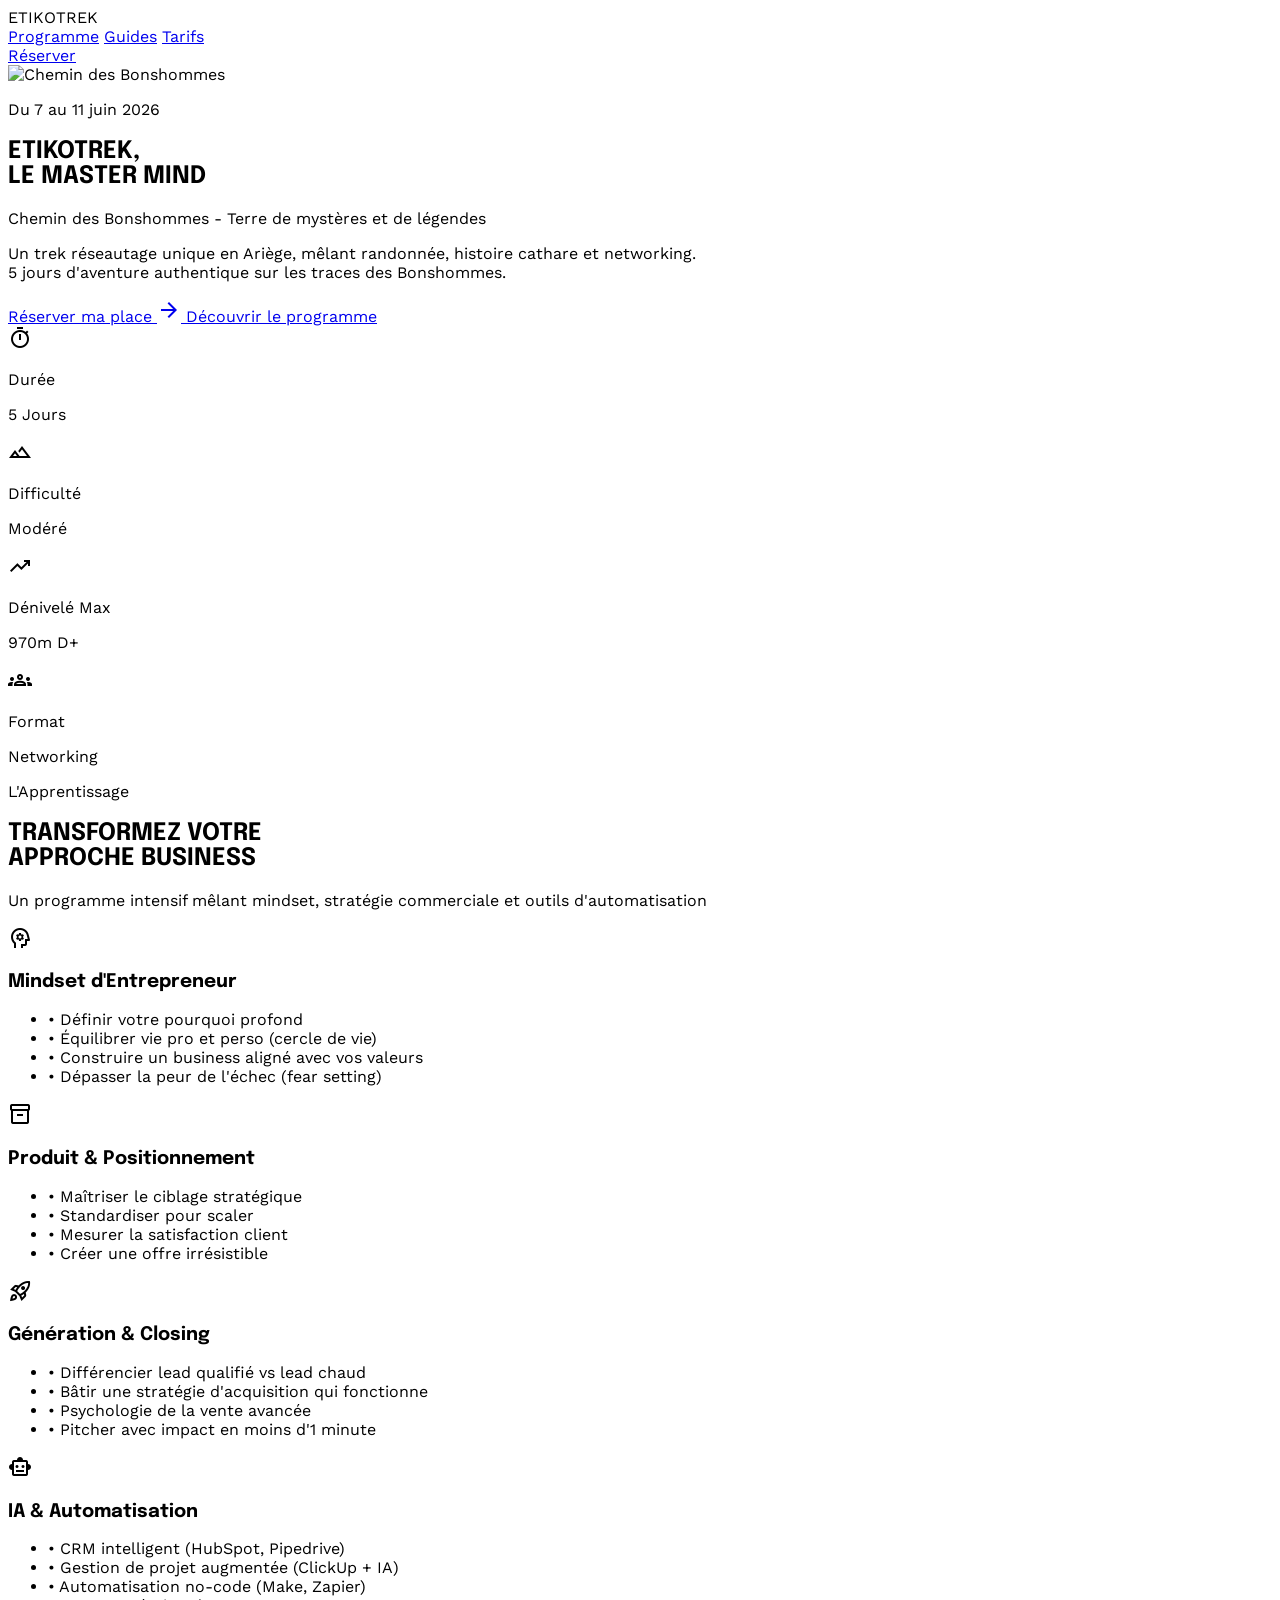
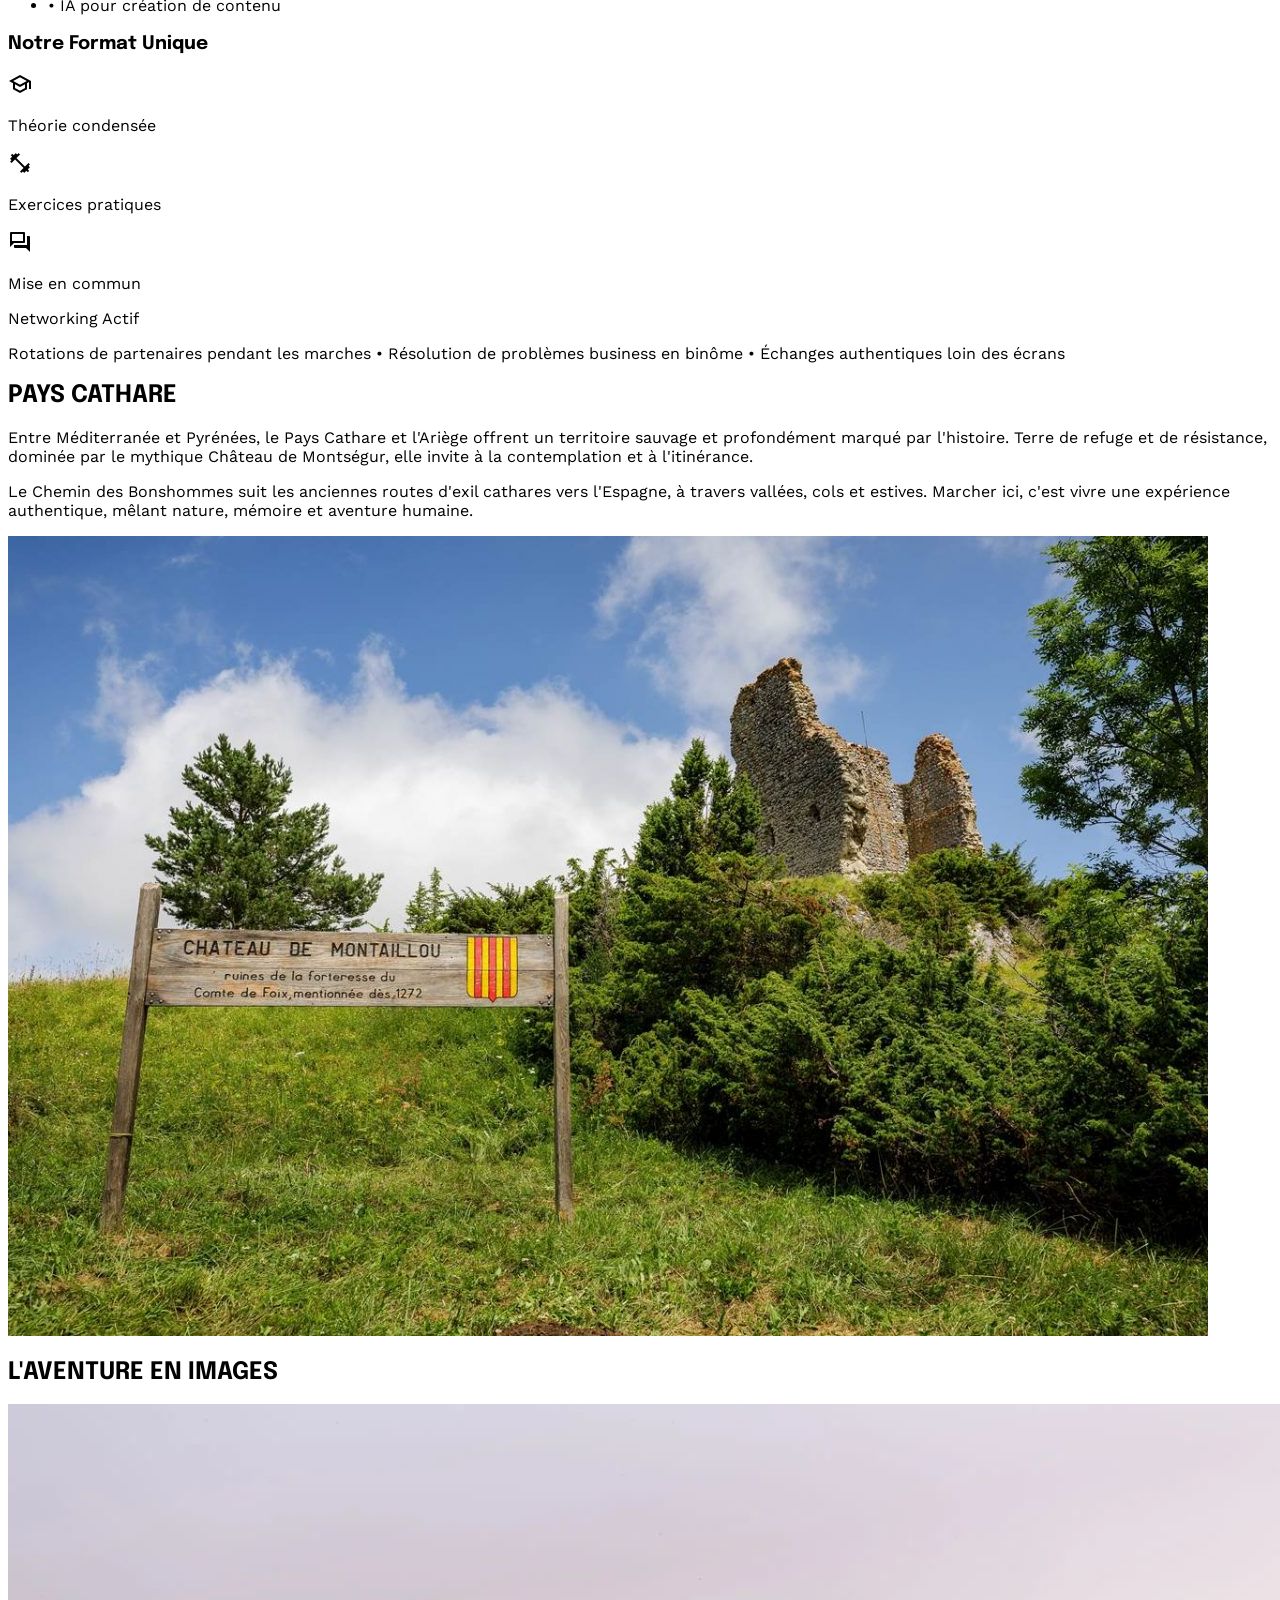
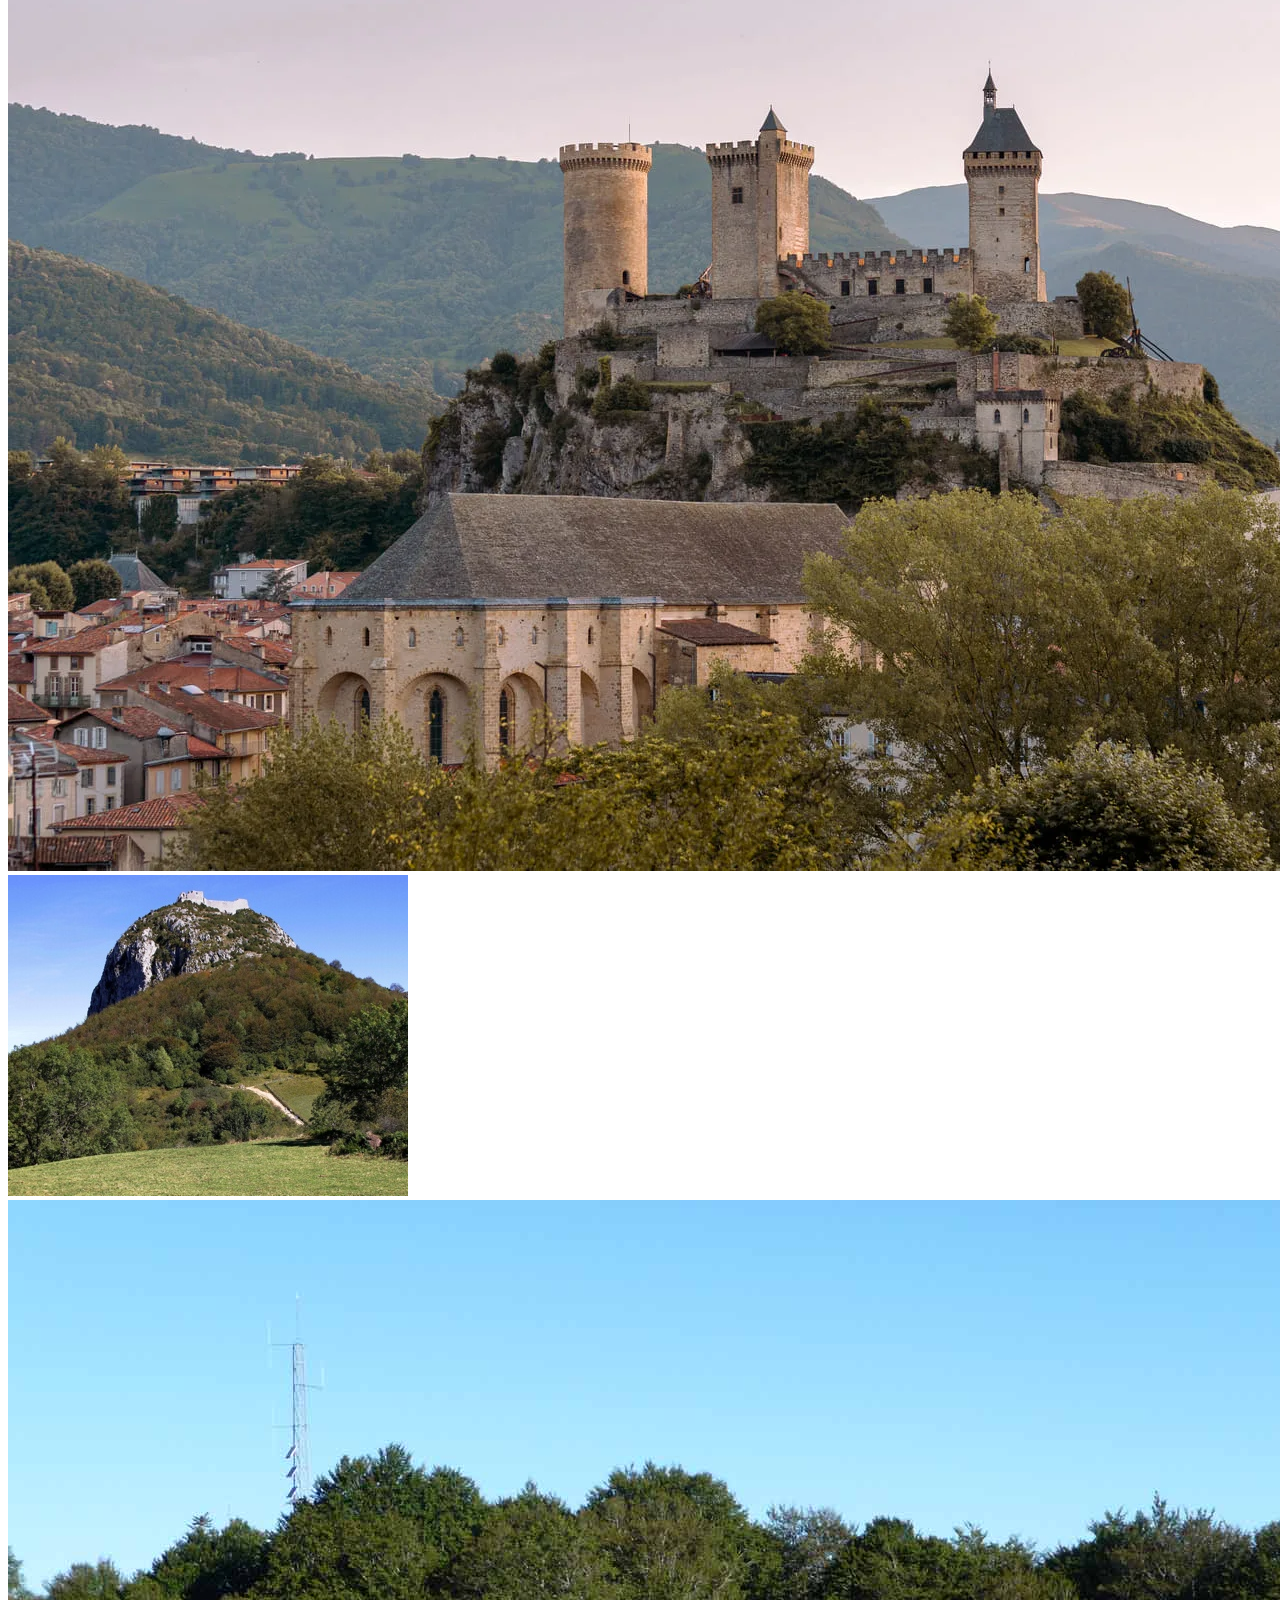
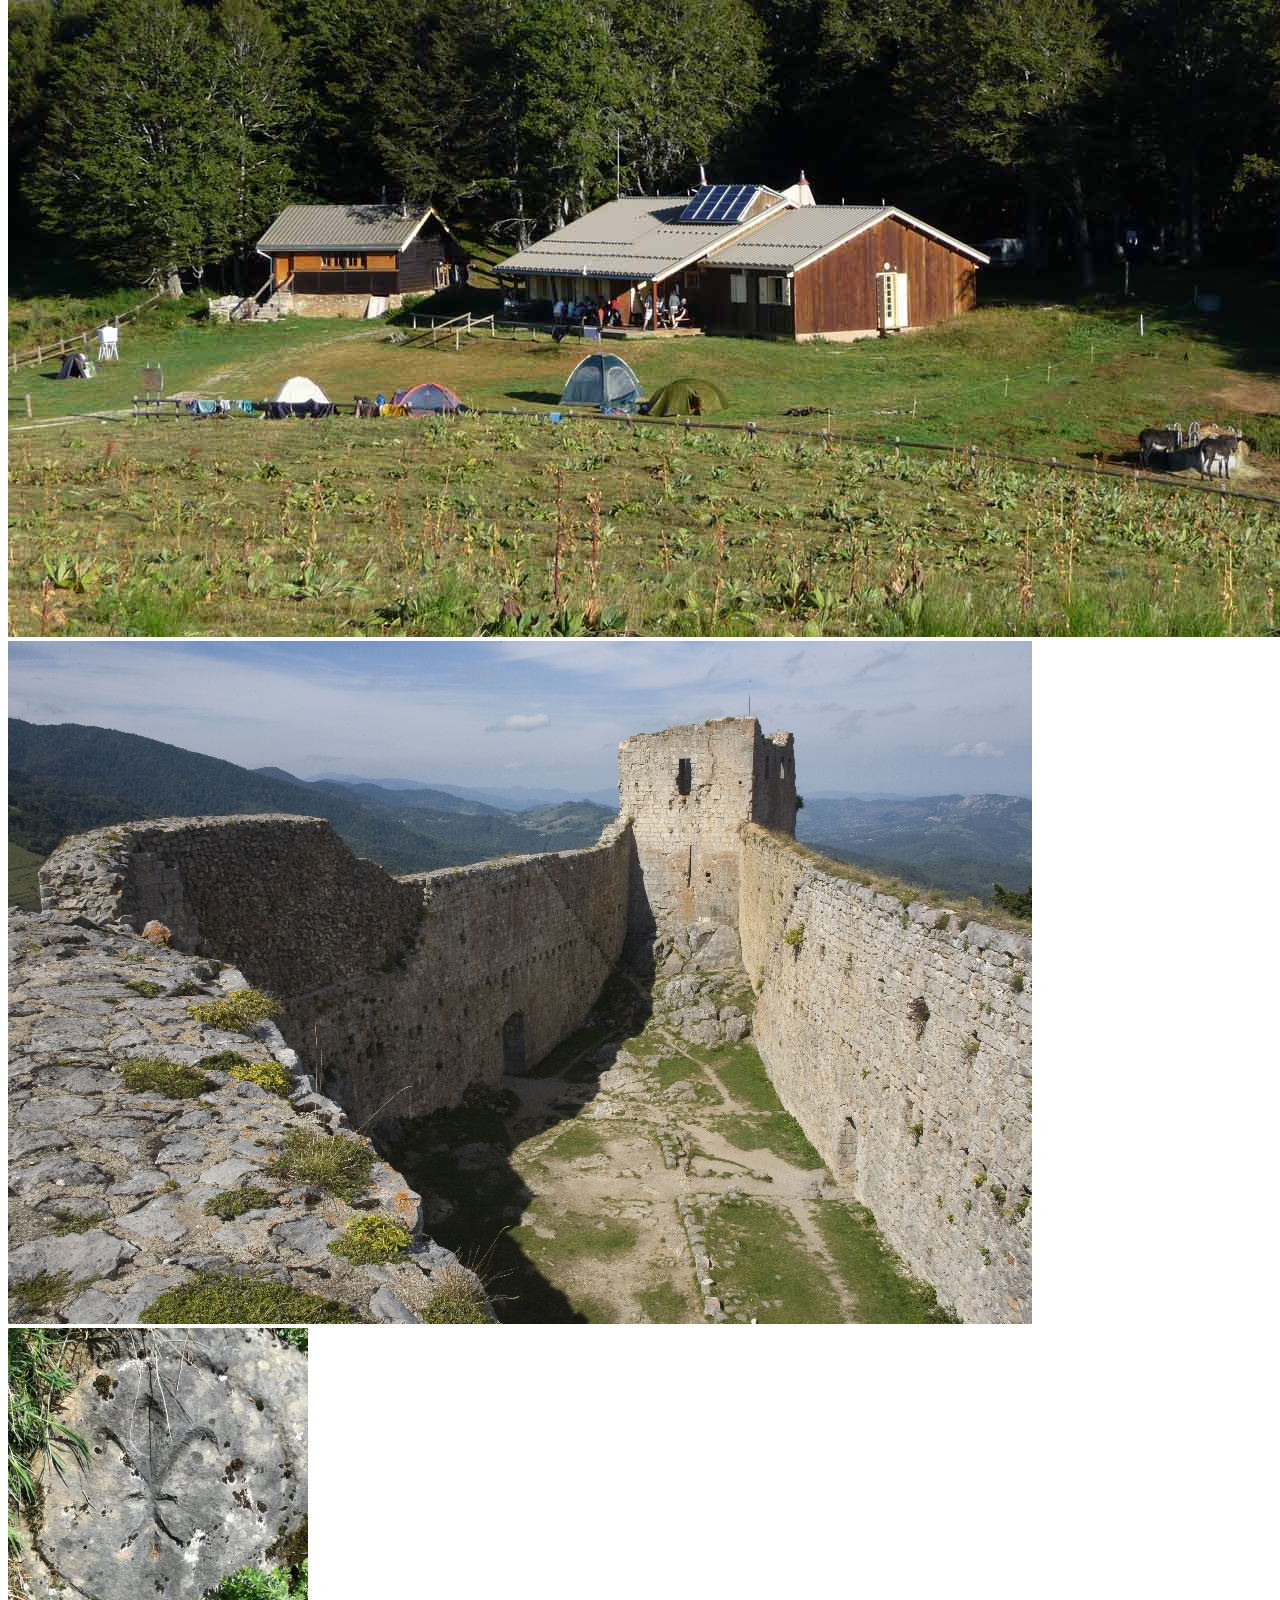
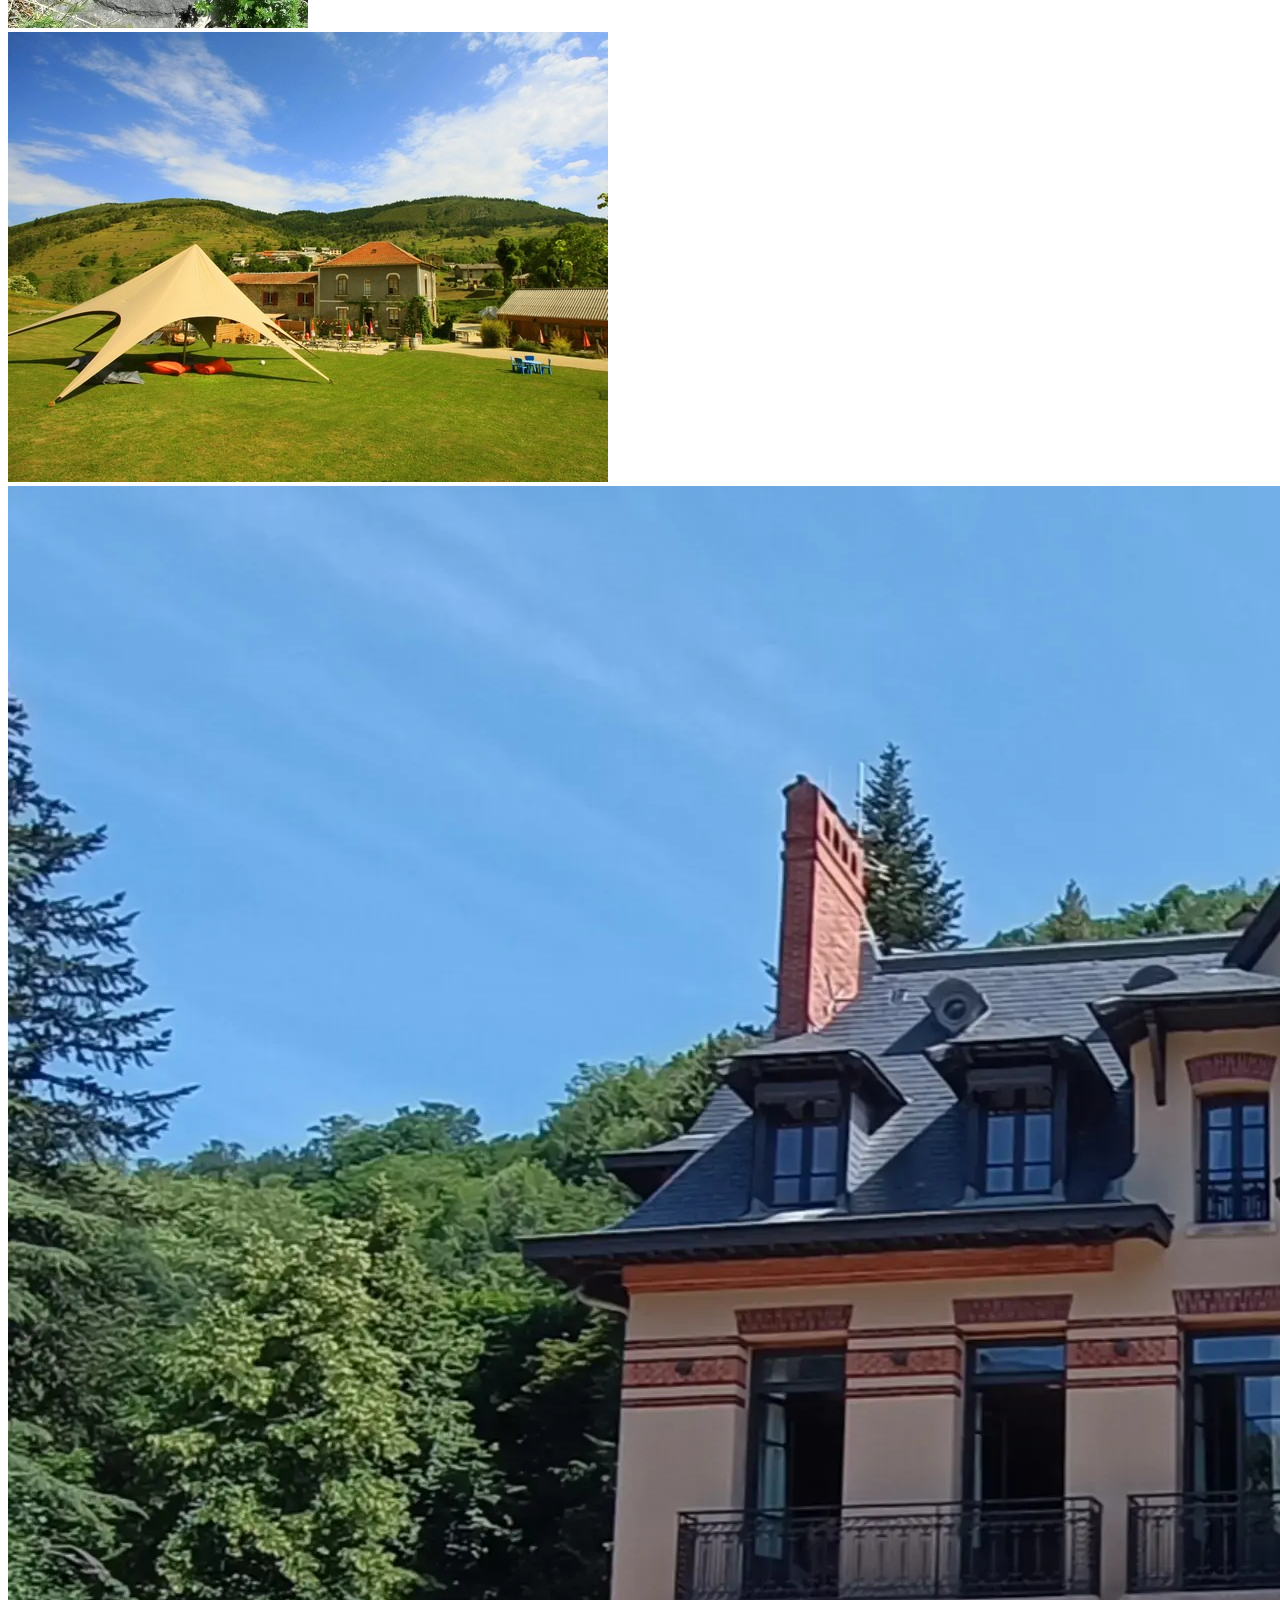
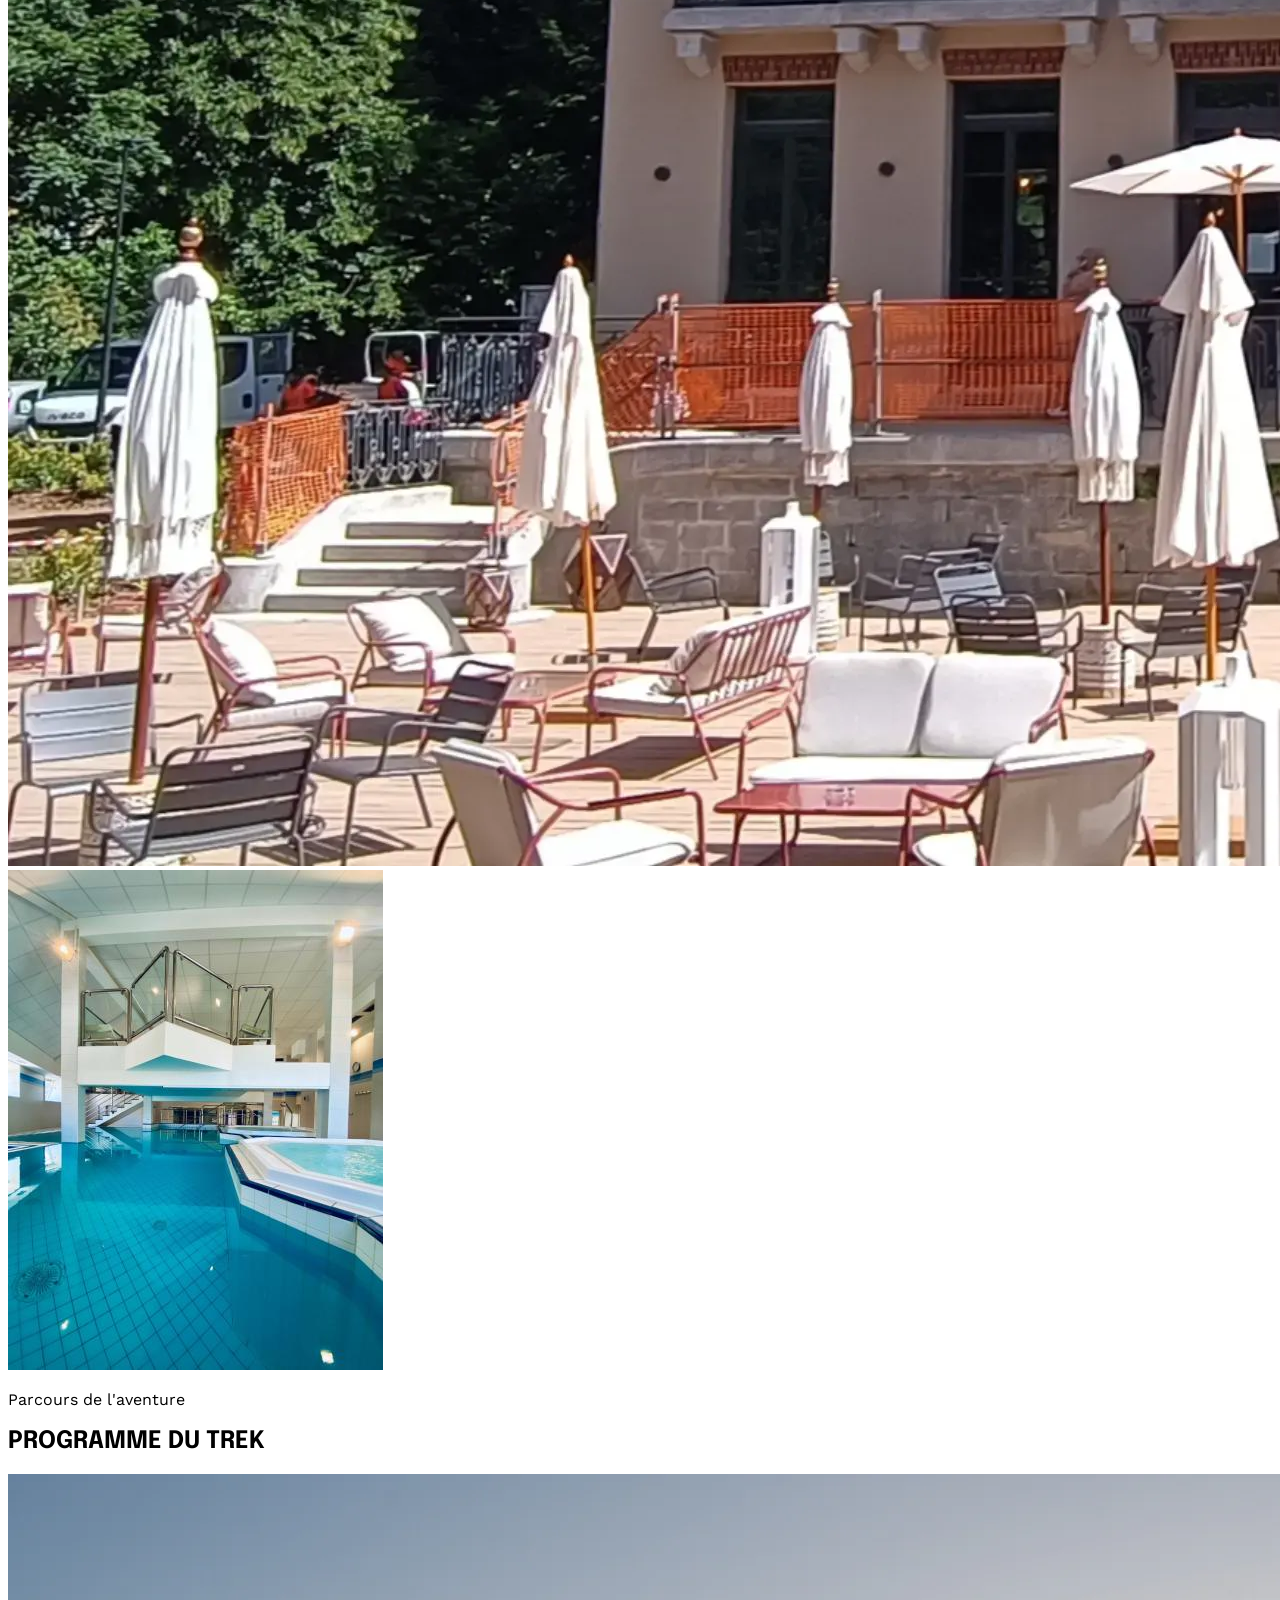
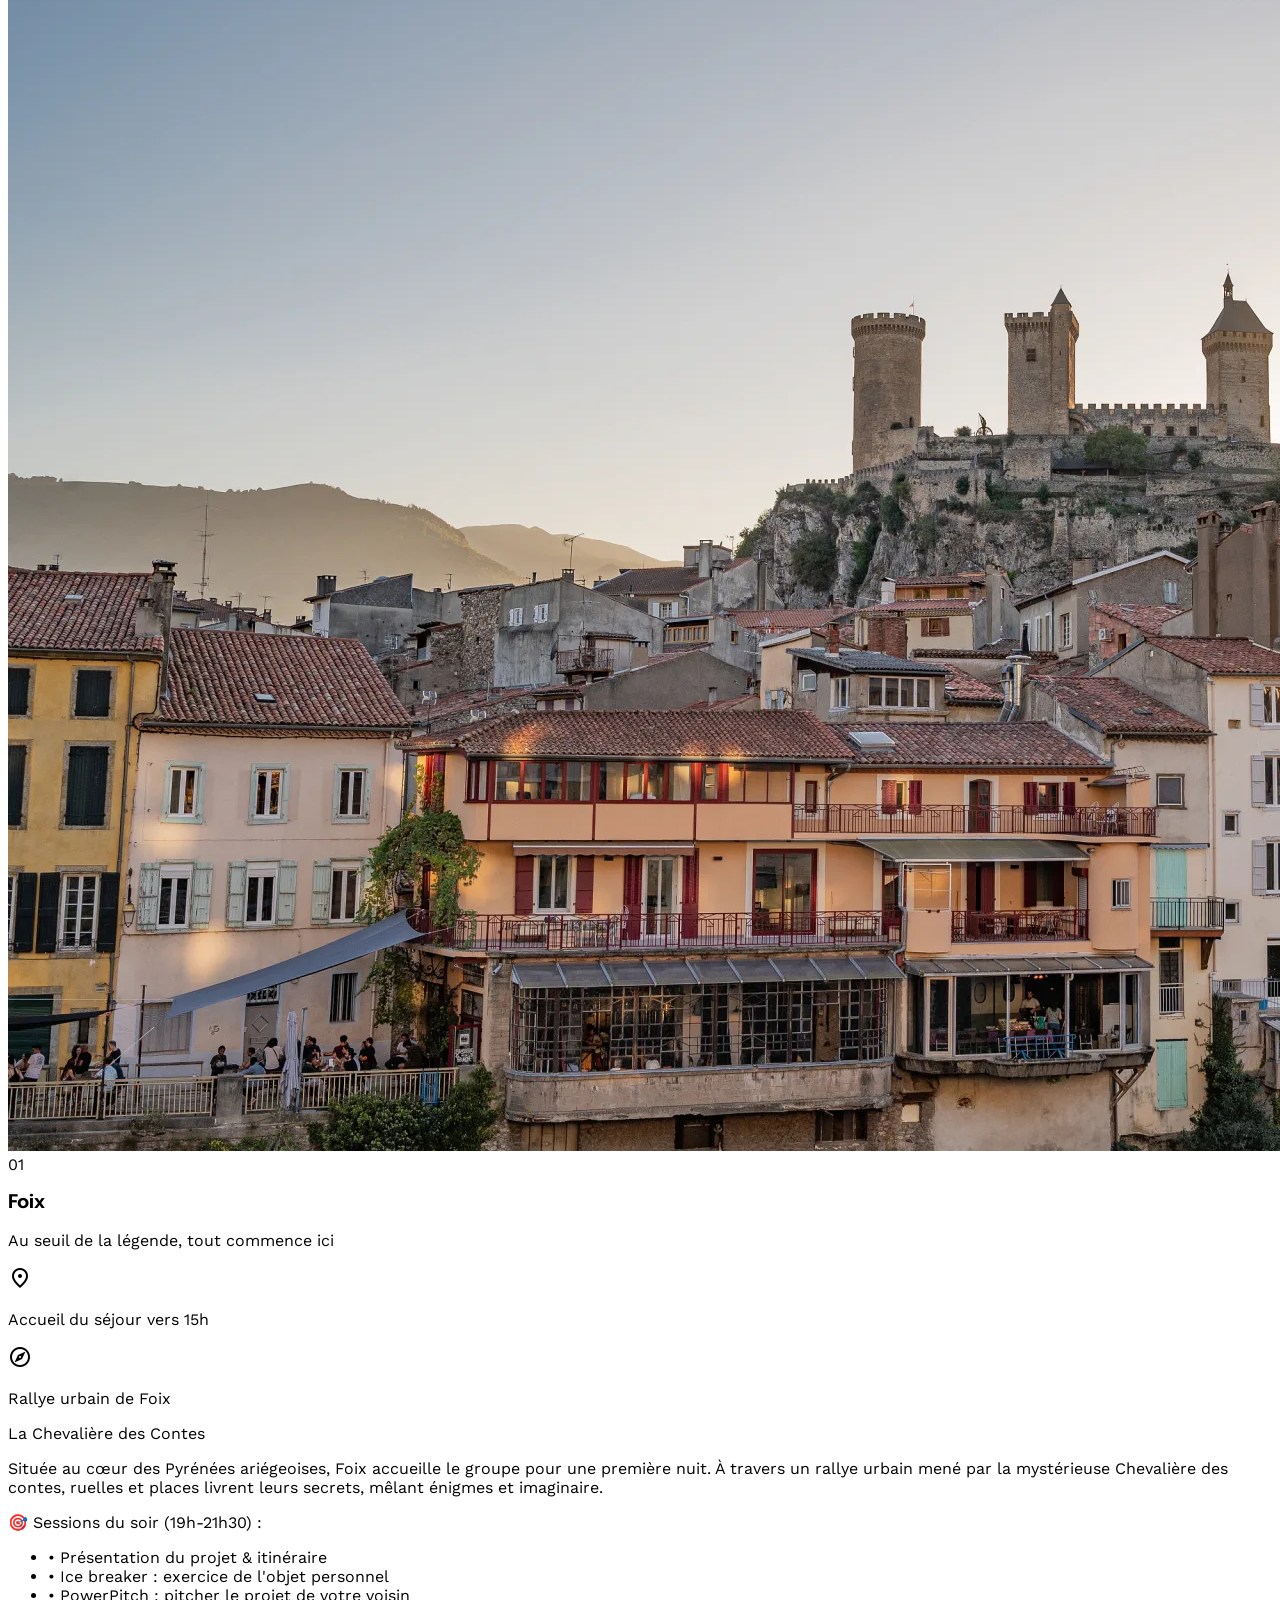
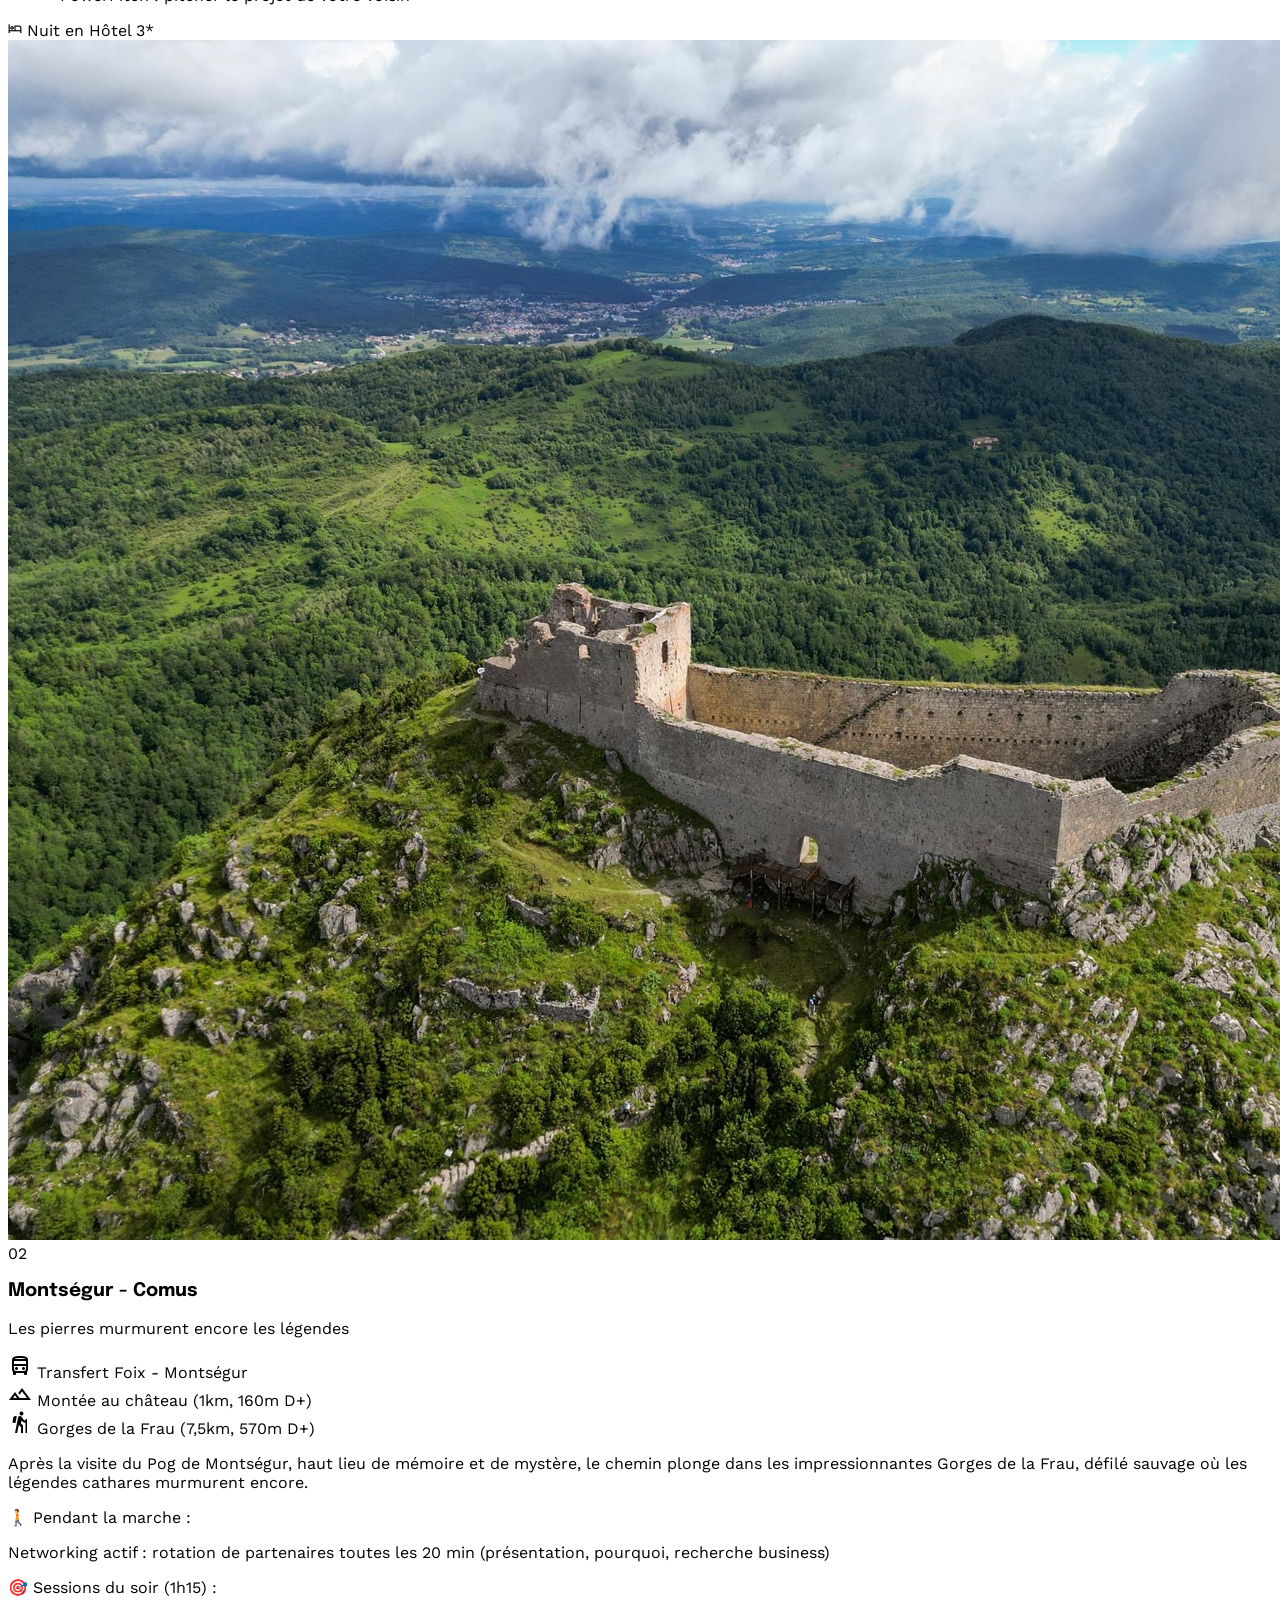
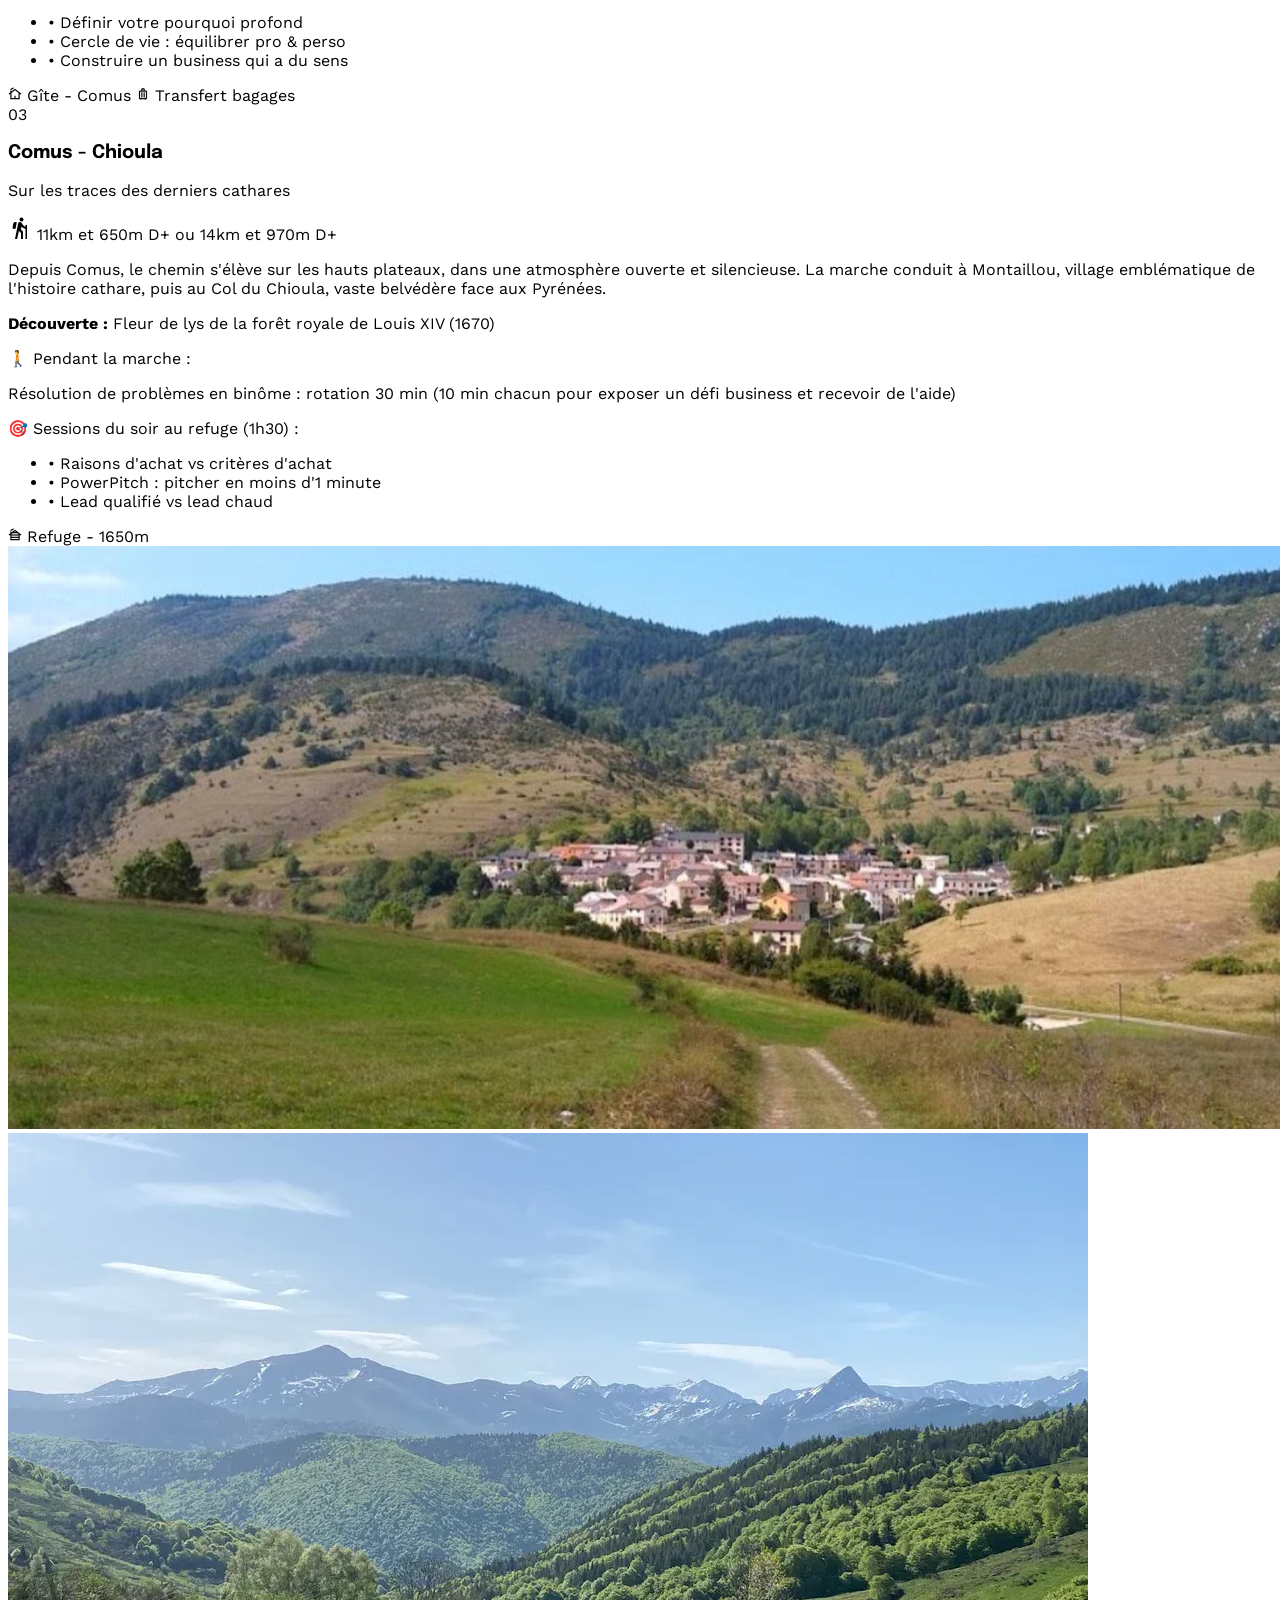
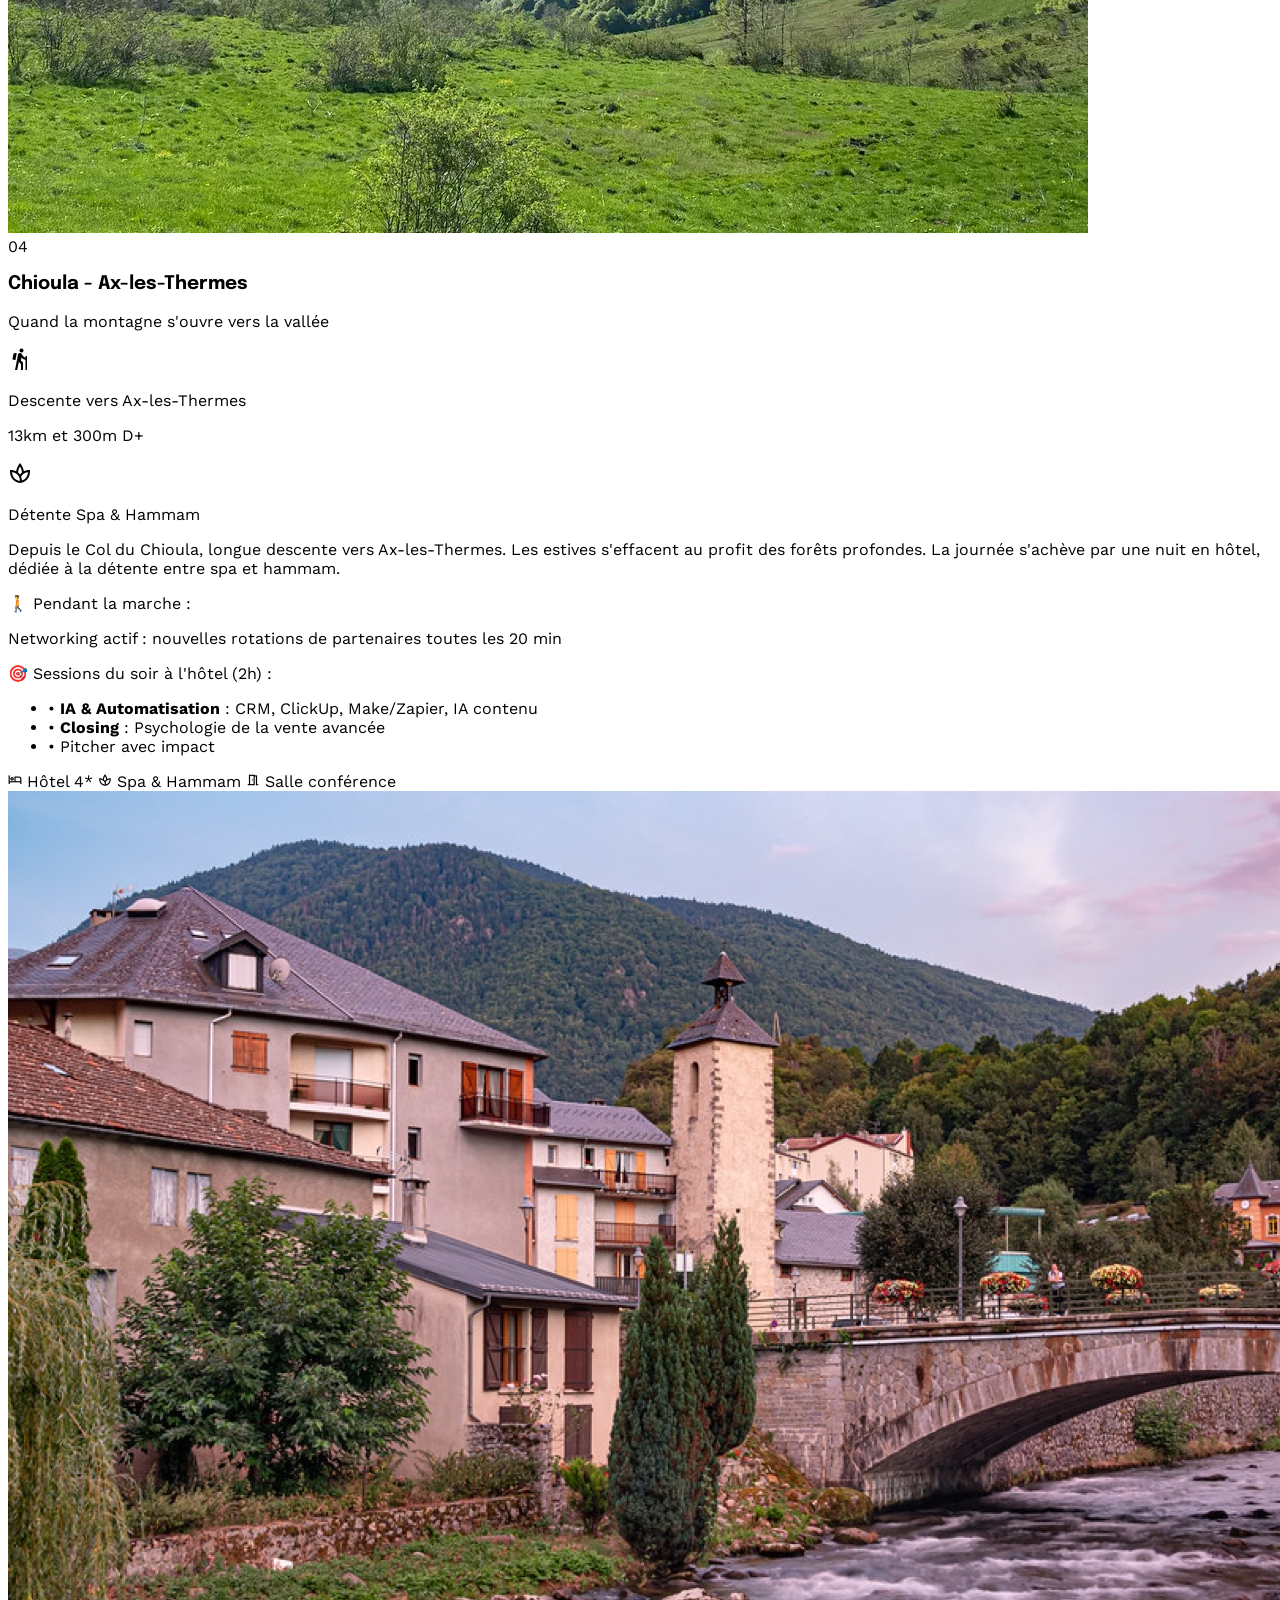
==== commit aaeab6c5: "Refonte complète avec design system Alpine Editorial et programme business - Application du design s" ====
--- a/index.html
+++ b/index.html
@@ -1,539 +1,875 @@
 <!DOCTYPE html>
-<html lang="fr">
+<html class="light" lang="fr">
 <head>
     <meta charset="UTF-8">
     <meta name="viewport" content="width=device-width, initial-scale=1.0">
     <title>Etikotrek, le Master Mind - Chemin des Bonshommes | 7-11 Juin 2026</title>
     <meta name="description" content="Etikotrek, le Master Mind : trek réseautage unique en Ariège sur le Chemin des Bonshommes. 5 jours d'itinérance, networking et aventure du 7 au 11 juin 2026.">
-    <link rel="preconnect" href="https://fonts.googleapis.com">
-    <link rel="preconnect" href="https://fonts.gstatic.com" crossorigin>
-    <link href="https://fonts.googleapis.com/css2?family=Epilogue:wght@400;500;600;700&family=Work+Sans:wght@400;500;600&display=swap" rel="stylesheet">
-    <link rel="stylesheet" href="style.css">
+    <script src="https://cdn.tailwindcss.com?plugins=forms,container-queries"></script>
+    <link href="https://fonts.googleapis.com/css2?family=Epilogue:wght@400;700;800;900&family=Work+Sans:wght@300;400;500;600&display=swap" rel="stylesheet"/>
+    <link href="https://fonts.googleapis.com/css2?family=Material+Symbols+Outlined:wght,FILL@100..700,0..1&display=swap" rel="stylesheet"/>
+    <script id="tailwind-config">
+        tailwind.config = {
+            darkMode: "class",
+            theme: {
+                extend: {
+                    colors: {
+                        "on-tertiary-fixed": "#2a1e10",
+                        "surface-container-high": "#e3e8e1",
+                        "surface-container-lowest": "#ffffff",
+                        "error": "#ba1a1a",
+                        "error-container": "#ffdad6",
+                        "primary-container": "#738968",
+                        "background": "#f7f9f4",
+                        "tertiary-fixed": "#f0e8dc",
+                        "primary-fixed": "#dde8d5",
+                        "surface-bright": "#f7f9f4",
+                        "primary": "#5a7a4d",
+                        "on-secondary-fixed": "#1d1510",
+                        "on-error-container": "#93000a",
+                        "on-background": "#1a1c19",
+                        "inverse-primary": "#a8c99a",
+                        "on-primary": "#ffffff",
+                        "tertiary": "#8B7355",
+                        "on-tertiary-container": "#e8dccf",
+                        "on-primary-container": "#c4d9b8",
+                        "inverse-on-surface": "#f0f2ed",
+                        "surface-container": "#e8ede4",
+                        "surface-container-low": "#eff3ea",
+                        "secondary": "#8B7355",
+                        "on-secondary-fixed-variant": "#6b5842",
+                        "surface": "#f7f9f4",
+                        "on-secondary-container": "#4a3e2f",
+                        "on-secondary": "#ffffff",
+                        "tertiary-fixed-dim": "#d4c4ac",
+                        "outline": "#7a7d76",
+                        "on-primary-fixed": "#1e2e17",
+                        "secondary-fixed": "#e8dccf",
+                        "surface-dim": "#d7dbd3",
+                        "inverse-surface": "#2e312d",
+                        "on-tertiary": "#ffffff",
+                        "on-tertiary-fixed-variant": "#6b5842",
+                        "on-primary-fixed-variant": "#4a6340",
+                        "outline-variant": "#c1c7bd",
+                        "on-surface": "#1a1c19",
+                        "on-surface-variant": "#454842",
+                        "primary-fixed-dim": "#bdd5b0",
+                        "secondary-fixed-dim": "#c5b8a0",
+                        "tertiary-container": "#6b5842",
+                        "secondary-container": "#c5b8a0",
+                        "surface-container-highest": "#dce1d9",
+                        "surface-variant": "#dce1d9",
+                        "surface-tint": "#6b8a5e",
+                        "on-error": "#ffffff"
+                    },
+                    fontFamily: {
+                        "headline": ["Epilogue"],
+                        "body": ["Work Sans"],
+                        "label": ["Work Sans"]
+                    },
+                    borderRadius: {"DEFAULT": "0.125rem", "lg": "0.25rem", "xl": "0.5rem", "full": "0.75rem"},
+                },
+            },
+        }
+    </script>
+    <style>
+        .material-symbols-outlined {
+            font-variation-settings: 'FILL' 0, 'wght' 400, 'GRAD' 0, 'opsz' 24;
+        }
+        body { font-family: 'Work Sans', sans-serif; }
+        h1, h2, h3 { font-family: 'Epilogue', sans-serif; }
+    </style>
 </head>
-<body>
-    <!-- Header -->
-    <header class="header">
-        <nav class="nav">
-            <div class="container">
-                <div class="nav-content">
-                    <div class="logo">
-                        <h2>ETIKOTREK</h2>
-                    </div>
-                    <ul class="nav-menu">
-                        <li><a href="#programme">Programme</a></li>
-                        <li><a href="#guides">Guides</a></li>
-                        <li><a href="#tarifs">Tarifs</a></li>
-                        <li><a href="#inscription" class="btn-primary">Réserver</a></li>
-                    </ul>
-                </div>
-            </div>
-        </nav>
-    </header>
-
-    <!-- Hero Section -->
-    <section class="hero">
-        <div class="hero-overlay"></div>
-        <div class="container">
-            <div class="hero-content">
-                <span class="hero-tag">Du 7 au 11 juin 2026</span>
-                <h1 class="hero-title">Etikotrek, le Master Mind</h1>
-                <p class="hero-subtitle">Chemin des Bonshommes - Terre de mystères et de légendes</p>
-                <p class="hero-description">
-                    Un trek réseautage unique en Ariège, mêlant randonnée, histoire cathare et networking.<br>
-                    5 jours d'aventure authentique sur les traces des Bonshommes.
-                </p>
-                <div class="hero-cta">
-                    <a href="#inscription" class="btn-hero">Réserver ma place</a>
-                    <a href="#programme" class="btn-secondary">Découvrir le programme</a>
-                </div>
-            </div>
-        </div>
-    </section>
-
-    <!-- Introduction -->
-    <section class="intro">
-        <div class="container">
-            <div class="intro-content">
-                <h2>Pays Cathare</h2>
-                <div class="intro-with-image">
-                    <div class="intro-text-content">
-                        <p class="intro-text">
-                            Entre Méditerranée et Pyrénées, le Pays Cathare et l'Ariège offrent un territoire
-                            sauvage et profondément marqué par l'histoire. Terre de refuge et de résistance, dominée
-                            par le mythique Château de Montségur, elle invite à la contemplation et à l'itinérance.
-                        </p>
-                        <p class="intro-text">
-                            Le Chemin des Bonshommes suit les anciennes routes d'exil cathares vers l'Espagne, à
-                            travers vallées, cols et estives. Marcher ici, c'est vivre une expérience authentique,
-                            mêlant nature, mémoire et aventure humaine.
-                        </p>
-                    </div>
-                    <div class="intro-image">
-                        <img src="images/16796012-diaporama-1200x800.jpg.jpeg" alt="Paysage montagneux">
-                    </div>
-                </div>
-            </div>
-        </div>
-    </section>
-
-    <!-- Galerie -->
-    <section class="galerie">
-        <div class="container">
-            <h2 class="section-title">L'aventure en images</h2>
-            <div class="galerie-grid">
-                <div class="galerie-item">
-                    <img src="images/Chateau de foix.webp" alt="Château de Foix">
-                    <div class="galerie-overlay">
-                        <p>Château de Foix</p>
-                    </div>
-                </div>
-                <div class="galerie-item">
-                    <img src="images/montsegur.jpg.jpeg" alt="Montségur">
-                    <div class="galerie-overlay">
-                        <p>Château de Montségur</p>
-                    </div>
-                </div>
-                <div class="galerie-item">
-                    <img src="images/P1020422_28.jpeg" alt="Randonnée en montagne">
-                    <div class="galerie-overlay">
-                        <p>Randonnées inoubliables</p>
-                    </div>
-                </div>
-                <div class="galerie-item">
-                    <img src="images/IVR73_20080902021NUCA_P.jpeg" alt="Paysages pyrénéens">
-                    <div class="galerie-overlay">
-                        <p>Paysages époustouflants</p>
-                    </div>
-                </div>
-                <div class="galerie-item">
-                    <img src="images/prades-lys-ourza-haut-edited-300x300.jpg.jpeg" alt="Fleur de lys royale">
-                    <div class="galerie-overlay">
-                        <p>Fleur de lys royale</p>
-                    </div>
-                </div>
-                <div class="galerie-item">
-                    <img src="images/GITE-D-ETAPE-LE-SILENCE-DU-MIDI-6.jpg.jpeg" alt="Hébergements authentiques">
-                    <div class="galerie-overlay">
-                        <p>Gîtes authentiques</p>
-                    </div>
-                </div>
-                <div class="galerie-item">
-                    <img src="images/mercure-ax-les-thermes-52668-10072025150049-1.webp" alt="Hôtel Mercure">
-                    <div class="galerie-overlay">
-                        <p>Hôtel confort</p>
-                    </div>
-                </div>
-                <div class="galerie-item">
-                    <img src="images/spa.jpg.jpeg" alt="Spa et détente">
-                    <div class="galerie-overlay">
-                        <p>Spa & bien-être</p>
-                    </div>
-                </div>
-            </div>
-        </div>
-    </section>
-
-    <!-- Programme -->
-    <section id="programme" class="programme">
-        <div class="container">
-            <h2 class="section-title">Programme du trek</h2>
-            <div class="programme-grid">
-
-                <!-- Jour 1 -->
-                <div class="day-card">
-                    <div class="day-image">
-                        <img src="images/Foix-programme.webp" alt="Château de Foix">
-                    </div>
-                    <div class="day-header">
-                        <span class="day-number">Jour 1</span>
-                        <h3>Foix</h3>
-                        <p class="day-tagline">Au seuil de la légende, tout commence ici</p>
-                    </div>
-                    <div class="day-content">
-                        <div class="day-activity">
-                            <span class="icon">📍</span>
-                            <div>
-                                <strong>Accueil du séjour vers 15h</strong>
+<body class="bg-surface text-on-background">
+
+<!-- Top Navigation Bar -->
+<header class="fixed top-0 w-full flex justify-between items-center px-8 py-4 max-w-full bg-surface/70 backdrop-blur-md z-50">
+    <div class="font-headline font-black text-2xl text-on-surface">ETIKOTREK</div>
+    <nav class="hidden md:flex gap-8 items-center">
+        <a class="font-headline tracking-tight font-bold uppercase text-sm text-on-surface-variant hover:text-on-surface transition-colors" href="#programme">Programme</a>
+        <a class="font-headline tracking-tight font-bold uppercase text-sm text-on-surface-variant hover:text-on-surface transition-colors" href="#guides">Guides</a>
+        <a class="font-headline tracking-tight font-bold uppercase text-sm text-on-surface-variant hover:text-on-surface transition-colors" href="#tarifs">Tarifs</a>
+    </nav>
+    <a href="#inscription" class="bg-primary text-white px-6 py-2 rounded-md font-headline font-bold text-sm transition-transform active:scale-95 hover:bg-primary-container">Réserver</a>
+</header>
+
+<main class="pt-20">
+
+<!-- Hero Section -->
+<section class="relative h-[921px] w-full flex items-center justify-center overflow-hidden">
+    <div class="absolute inset-0 z-0">
+        <img alt="Chemin des Bonshommes" class="w-full h-full object-cover" src="https://images.unsplash.com/photo-1506905925346-21bda4d32df4?w=1920&q=80"/>
+        <div class="absolute inset-0 bg-gradient-to-b from-transparent via-transparent to-surface/90"></div>
+    </div>
+    <div class="relative z-10 text-center px-4 max-w-5xl">
+        <p class="font-label text-sm uppercase tracking-[0.3em] text-white/90 mb-4 font-semibold">Du 7 au 11 juin 2026</p>
+        <h1 class="text-5xl md:text-8xl font-black text-white leading-[0.9] tracking-tighter mb-6 drop-shadow-2xl">
+            ETIKOTREK,<br/>LE MASTER MIND
+        </h1>
+        <p class="font-headline text-xl md:text-3xl font-bold text-white/95 mb-8 drop-shadow-lg">Chemin des Bonshommes - Terre de mystères et de légendes</p>
+        <p class="font-body text-base md:text-lg text-white/85 mb-8 max-w-3xl mx-auto drop-shadow-md">
+            Un trek réseautage unique en Ariège, mêlant randonnée, histoire cathare et networking.<br/>
+            5 jours d'aventure authentique sur les traces des Bonshommes.
+        </p>
+        <div class="flex flex-col md:flex-row gap-4 justify-center">
+            <a href="#inscription" class="bg-primary text-white px-10 py-5 rounded-lg font-headline font-extrabold text-lg shadow-xl hover:bg-primary-container transition-all inline-flex items-center gap-3 justify-center">
+                Réserver ma place
+                <span class="material-symbols-outlined">arrow_forward</span>
+            </a>
+            <a href="#programme" class="border-2 border-white text-white px-10 py-5 rounded-lg font-headline font-bold text-lg hover:bg-white/20 backdrop-blur-sm transition-all inline-flex items-center justify-center">
+                Découvrir le programme
+            </a>
+        </div>
+    </div>
+</section>
+
+<!-- Stats Overview -->
+<section class="max-w-7xl mx-auto px-8 py-24">
+    <div class="grid grid-cols-1 md:grid-cols-4 gap-12 border-y border-outline-variant/20 py-16">
+        <div class="flex flex-col items-center text-center space-y-4">
+            <span class="material-symbols-outlined text-4xl text-primary">timer</span>
+            <p class="font-label text-xs tracking-widest uppercase text-on-surface-variant">Durée</p>
+            <p class="font-headline text-3xl font-bold text-on-surface">5 Jours</p>
+        </div>
+        <div class="flex flex-col items-center text-center space-y-4">
+            <span class="material-symbols-outlined text-4xl text-primary">landscape</span>
+            <p class="font-label text-xs tracking-widest uppercase text-on-surface-variant">Difficulté</p>
+            <p class="font-headline text-3xl font-bold text-on-surface">Modéré</p>
+        </div>
+        <div class="flex flex-col items-center text-center space-y-4">
+            <span class="material-symbols-outlined text-4xl text-primary">trending_up</span>
+            <p class="font-label text-xs tracking-widest uppercase text-on-surface-variant">Dénivelé Max</p>
+            <p class="font-headline text-3xl font-bold text-on-surface">970m D+</p>
+        </div>
+        <div class="flex flex-col items-center text-center space-y-4">
+            <span class="material-symbols-outlined text-4xl text-primary">groups</span>
+            <p class="font-label text-xs tracking-widest uppercase text-on-surface-variant">Format</p>
+            <p class="font-headline text-3xl font-bold text-on-surface">Networking</p>
+        </div>
+    </div>
+</section>
+
+<!-- Ce que vous apprendrez -->
+<section class="py-32 px-8 bg-surface-container-low">
+    <div class="max-w-7xl mx-auto">
+        <div class="text-center mb-20">
+            <p class="font-label text-primary uppercase tracking-widest mb-4">L'Apprentissage</p>
+            <h2 class="text-4xl md:text-6xl font-black text-on-surface tracking-tighter leading-none mb-6">
+                TRANSFORMEZ VOTRE<br/>APPROCHE BUSINESS
+            </h2>
+            <p class="font-body text-xl text-on-surface-variant max-w-3xl mx-auto">
+                Un programme intensif mêlant mindset, stratégie commerciale et outils d'automatisation
+            </p>
+        </div>
+
+        <div class="grid grid-cols-1 md:grid-cols-2 gap-8 mb-16">
+
+            <!-- Pilier 1 -->
+            <div class="bg-surface-container-lowest p-10 rounded-xl">
+                <div class="flex items-center gap-3 mb-6">
+                    <span class="material-symbols-outlined text-5xl text-primary">psychology</span>
+                    <h3 class="text-2xl font-bold text-on-surface">Mindset d'Entrepreneur</h3>
+                </div>
+                <ul class="space-y-3 text-on-surface-variant">
+                    <li class="flex items-start gap-2">
+                        <span class="text-primary mt-1">•</span>
+                        <span>Définir votre pourquoi profond</span>
+                    </li>
+                    <li class="flex items-start gap-2">
+                        <span class="text-primary mt-1">•</span>
+                        <span>Équilibrer vie pro et perso (cercle de vie)</span>
+                    </li>
+                    <li class="flex items-start gap-2">
+                        <span class="text-primary mt-1">•</span>
+                        <span>Construire un business aligné avec vos valeurs</span>
+                    </li>
+                    <li class="flex items-start gap-2">
+                        <span class="text-primary mt-1">•</span>
+                        <span>Dépasser la peur de l'échec (fear setting)</span>
+                    </li>
+                </ul>
+            </div>
+
+            <!-- Pilier 2 -->
+            <div class="bg-surface-container-lowest p-10 rounded-xl">
+                <div class="flex items-center gap-3 mb-6">
+                    <span class="material-symbols-outlined text-5xl text-primary">inventory_2</span>
+                    <h3 class="text-2xl font-bold text-on-surface">Produit & Positionnement</h3>
+                </div>
+                <ul class="space-y-3 text-on-surface-variant">
+                    <li class="flex items-start gap-2">
+                        <span class="text-primary mt-1">•</span>
+                        <span>Maîtriser le ciblage stratégique</span>
+                    </li>
+                    <li class="flex items-start gap-2">
+                        <span class="text-primary mt-1">•</span>
+                        <span>Standardiser pour scaler</span>
+                    </li>
+                    <li class="flex items-start gap-2">
+                        <span class="text-primary mt-1">•</span>
+                        <span>Mesurer la satisfaction client</span>
+                    </li>
+                    <li class="flex items-start gap-2">
+                        <span class="text-primary mt-1">•</span>
+                        <span>Créer une offre irrésistible</span>
+                    </li>
+                </ul>
+            </div>
+
+            <!-- Pilier 3 -->
+            <div class="bg-surface-container-lowest p-10 rounded-xl">
+                <div class="flex items-center gap-3 mb-6">
+                    <span class="material-symbols-outlined text-5xl text-primary">rocket_launch</span>
+                    <h3 class="text-2xl font-bold text-on-surface">Génération & Closing</h3>
+                </div>
+                <ul class="space-y-3 text-on-surface-variant">
+                    <li class="flex items-start gap-2">
+                        <span class="text-primary mt-1">•</span>
+                        <span>Différencier lead qualifié vs lead chaud</span>
+                    </li>
+                    <li class="flex items-start gap-2">
+                        <span class="text-primary mt-1">•</span>
+                        <span>Bâtir une stratégie d'acquisition qui fonctionne</span>
+                    </li>
+                    <li class="flex items-start gap-2">
+                        <span class="text-primary mt-1">•</span>
+                        <span>Psychologie de la vente avancée</span>
+                    </li>
+                    <li class="flex items-start gap-2">
+                        <span class="text-primary mt-1">•</span>
+                        <span>Pitcher avec impact en moins d'1 minute</span>
+                    </li>
+                </ul>
+            </div>
+
+            <!-- Pilier 4 -->
+            <div class="bg-surface-container-lowest p-10 rounded-xl">
+                <div class="flex items-center gap-3 mb-6">
+                    <span class="material-symbols-outlined text-5xl text-primary">smart_toy</span>
+                    <h3 class="text-2xl font-bold text-on-surface">IA & Automatisation</h3>
+                </div>
+                <ul class="space-y-3 text-on-surface-variant">
+                    <li class="flex items-start gap-2">
+                        <span class="text-primary mt-1">•</span>
+                        <span>CRM intelligent (HubSpot, Pipedrive)</span>
+                    </li>
+                    <li class="flex items-start gap-2">
+                        <span class="text-primary mt-1">•</span>
+                        <span>Gestion de projet augmentée (ClickUp + IA)</span>
+                    </li>
+                    <li class="flex items-start gap-2">
+                        <span class="text-primary mt-1">•</span>
+                        <span>Automatisation no-code (Make, Zapier)</span>
+                    </li>
+                    <li class="flex items-start gap-2">
+                        <span class="text-primary mt-1">•</span>
+                        <span>IA pour création de contenu</span>
+                    </li>
+                </ul>
+            </div>
+
+        </div>
+
+        <!-- Format -->
+        <div class="bg-primary text-white p-12 rounded-xl text-center">
+            <h3 class="text-3xl font-bold mb-6">Notre Format Unique</h3>
+            <div class="grid grid-cols-1 md:grid-cols-3 gap-8">
+                <div>
+                    <span class="material-symbols-outlined text-5xl mb-3 opacity-90">school</span>
+                    <p class="font-semibold text-lg">Théorie condensée</p>
+                </div>
+                <div>
+                    <span class="material-symbols-outlined text-5xl mb-3 opacity-90">fitness_center</span>
+                    <p class="font-semibold text-lg">Exercices pratiques</p>
+                </div>
+                <div>
+                    <span class="material-symbols-outlined text-5xl mb-3 opacity-90">forum</span>
+                    <p class="font-semibold text-lg">Mise en commun</p>
+                </div>
+            </div>
+            <div class="mt-8 pt-8 border-t border-white/20">
+                <p class="text-xl font-bold mb-3">Networking Actif</p>
+                <p class="text-white/90">Rotations de partenaires pendant les marches • Résolution de problèmes business en binôme • Échanges authentiques loin des écrans</p>
+            </div>
+        </div>
+    </div>
+</section>
+
+<!-- Introduction Pays Cathare -->
+<section class="py-32 px-8 max-w-7xl mx-auto">
+    <div class="mb-12">
+        <h2 class="text-4xl md:text-6xl font-black text-on-surface tracking-tighter leading-none mb-8">PAYS CATHARE</h2>
+    </div>
+    <div class="grid grid-cols-1 md:grid-cols-2 gap-12 items-center">
+        <div class="space-y-6">
+            <p class="font-body text-lg text-on-surface-variant leading-relaxed">
+                Entre Méditerranée et Pyrénées, le Pays Cathare et l'Ariège offrent un territoire sauvage et profondément marqué par l'histoire. Terre de refuge et de résistance, dominée par le mythique Château de Montségur, elle invite à la contemplation et à l'itinérance.
+            </p>
+            <p class="font-body text-lg text-on-surface-variant leading-relaxed">
+                Le Chemin des Bonshommes suit les anciennes routes d'exil cathares vers l'Espagne, à travers vallées, cols et estives. Marcher ici, c'est vivre une expérience authentique, mêlant nature, mémoire et aventure humaine.
+            </p>
+        </div>
+        <div class="h-96 rounded-xl overflow-hidden">
+            <img src="images/16796012-diaporama-1200x800.jpg.jpeg" alt="Paysage montagneux" class="w-full h-full object-cover"/>
+        </div>
+    </div>
+</section>
+
+<!-- Galerie -->
+<section class="py-32 bg-stone-900 overflow-hidden">
+    <div class="max-w-7xl mx-auto px-8 mb-16">
+        <h2 class="text-white text-5xl font-black italic tracking-tighter">L'AVENTURE EN IMAGES</h2>
+    </div>
+    <div class="grid grid-cols-2 md:grid-cols-4 gap-4 px-4">
+        <div class="h-96 rounded-lg overflow-hidden">
+            <img alt="Château de Foix" class="w-full h-full object-cover hover:scale-110 transition-transform duration-700" src="images/Chateau de foix.webp"/>
+        </div>
+        <div class="h-[30rem] md:mt-[-4rem] rounded-lg overflow-hidden">
+            <img alt="Château de Montségur" class="w-full h-full object-cover hover:scale-110 transition-transform duration-700" src="images/montsegur.jpg.jpeg"/>
+        </div>
+        <div class="h-80 md:mt-8 rounded-lg overflow-hidden">
+            <img alt="Randonnée en montagne" class="w-full h-full object-cover hover:scale-110 transition-transform duration-700" src="images/P1020422_28.jpeg"/>
+        </div>
+        <div class="h-[32rem] rounded-lg overflow-hidden">
+            <img alt="Paysages pyrénéens" class="w-full h-full object-cover hover:scale-110 transition-transform duration-700" src="images/IVR73_20080902021NUCA_P.jpeg"/>
+        </div>
+        <div class="h-80 rounded-lg overflow-hidden md:col-span-1">
+            <img alt="Fleur de lys royale" class="w-full h-full object-cover hover:scale-110 transition-transform duration-700" src="images/prades-lys-ourza-haut-edited-300x300.jpg.jpeg"/>
+        </div>
+        <div class="h-96 md:mt-[-4rem] rounded-lg overflow-hidden">
+            <img alt="Gîtes authentiques" class="w-full h-full object-cover hover:scale-110 transition-transform duration-700" src="images/GITE-D-ETAPE-LE-SILENCE-DU-MIDI-6.jpg.jpeg"/>
+        </div>
+        <div class="h-[28rem] rounded-lg overflow-hidden">
+            <img alt="Hôtel confort" class="w-full h-full object-cover hover:scale-110 transition-transform duration-700" src="images/mercure-ax-les-thermes-52668-10072025150049-1.webp"/>
+        </div>
+        <div class="h-80 md:mt-8 rounded-lg overflow-hidden">
+            <img alt="Spa et détente" class="w-full h-full object-cover hover:scale-110 transition-transform duration-700" src="images/spa.jpg.jpeg"/>
+        </div>
+    </div>
+</section>
+
+<!-- Programme Section (Bento Grid Layout) -->
+<section id="programme" class="bg-surface-container-low py-32 px-8">
+    <div class="max-w-7xl mx-auto">
+        <div class="mb-20">
+            <p class="font-label text-primary-fixed-variant uppercase tracking-widest mb-4">Parcours de l'aventure</p>
+            <h2 class="text-4xl md:text-6xl font-black text-on-surface tracking-tighter leading-none">PROGRAMME DU TREK</h2>
+        </div>
+        <div class="grid grid-cols-1 md:grid-cols-12 gap-6">
+
+            <!-- Jour 1 -->
+            <div class="md:col-span-7 bg-surface-container-lowest p-10 rounded-xl shadow-sm hover:shadow-md transition-shadow">
+                <div class="flex flex-col gap-6">
+                    <div class="h-64 rounded-lg overflow-hidden">
+                        <img alt="Foix" class="w-full h-full object-cover" src="images/Foix-programme.webp"/>
+                    </div>
+                    <div>
+                        <span class="text-primary font-black text-6xl opacity-10">01</span>
+                        <h3 class="text-2xl font-bold text-on-surface mt-[-2rem] mb-3">Foix</h3>
+                        <p class="text-primary font-semibold text-sm mb-4">Au seuil de la légende, tout commence ici</p>
+                        <div class="space-y-3 mb-6">
+                            <div class="flex items-start gap-3">
+                                <span class="material-symbols-outlined text-secondary text-lg mt-1">location_on</span>
+                                <div>
+                                    <p class="font-bold text-on-surface text-sm">Accueil du séjour vers 15h</p>
+                                </div>
+                            </div>
+                            <div class="flex items-start gap-3">
+                                <span class="material-symbols-outlined text-secondary text-lg mt-1">explore</span>
+                                <div>
+                                    <p class="font-bold text-on-surface text-sm">Rallye urbain de Foix</p>
+                                    <p class="text-xs text-on-surface-variant">La Chevalière des Contes</p>
+                                </div>
                             </div>
                         </div>
-                        <div class="day-activity">
-                            <span class="icon">🧭</span>
-                            <div>
-                                <strong>Rallye urbain de Foix</strong>
-                                <p>La Chevalière des Contes</p>
+                        <p class="text-on-surface-variant leading-relaxed font-body text-sm mb-4">
+                            Située au cœur des Pyrénées ariégeoises, Foix accueille le groupe pour une première nuit. À travers un rallye urbain mené par la mystérieuse Chevalière des contes, ruelles et places livrent leurs secrets, mêlant énigmes et imaginaire.
+                        </p>
+                        <div class="bg-tertiary-container/30 border-l-4 border-primary px-4 py-3 rounded mb-4">
+                            <p class="text-sm text-on-surface font-semibold mb-2">🎯 Sessions du soir (19h-21h30) :</p>
+                            <ul class="text-xs text-on-surface-variant space-y-1">
+                                <li>• Présentation du projet & itinéraire</li>
+                                <li>• Ice breaker : exercice de l'objet personnel</li>
+                                <li>• PowerPitch : pitcher le projet de votre voisin</li>
+                            </ul>
+                        </div>
+                        <div class="flex flex-wrap gap-2">
+                            <span class="inline-flex items-center gap-1 bg-secondary-container text-secondary px-3 py-1 rounded-full text-xs font-semibold">
+                                <span class="material-symbols-outlined" style="font-size: 14px;">hotel</span>
+                                Nuit en Hôtel 3*
+                            </span>
+                        </div>
+                    </div>
+                </div>
+            </div>
+
+            <!-- Jour 2 -->
+            <div class="md:col-span-5 bg-primary text-on-primary p-10 rounded-xl flex flex-col">
+                <div class="h-48 rounded-lg overflow-hidden mb-6">
+                    <img alt="Montségur" class="w-full h-full object-cover" src="images/Montsegure-programme.jpg"/>
+                </div>
+                <span class="text-white font-black text-6xl opacity-10">02</span>
+                <h3 class="text-2xl font-bold text-white mt-[-2rem] mb-3">Montségur - Comus</h3>
+                <p class="text-on-primary-container text-sm font-semibold mb-4">Les pierres murmurent encore les légendes</p>
+                <div class="space-y-2 mb-4 flex-1">
+                    <div class="flex items-center gap-2 text-sm">
+                        <span class="material-symbols-outlined text-base">directions_bus</span>
+                        <span>Transfert Foix - Montségur</span>
+                    </div>
+                    <div class="flex items-center gap-2 text-sm">
+                        <span class="material-symbols-outlined text-base">terrain</span>
+                        <span>Montée au château (1km, 160m D+)</span>
+                    </div>
+                    <div class="flex items-center gap-2 text-sm">
+                        <span class="material-symbols-outlined text-base">hiking</span>
+                        <span>Gorges de la Frau (7,5km, 570m D+)</span>
+                    </div>
+                </div>
+                <p class="text-on-primary-container text-sm leading-relaxed mb-4">
+                    Après la visite du Pog de Montségur, haut lieu de mémoire et de mystère, le chemin plonge dans les impressionnantes Gorges de la Frau, défilé sauvage où les légendes cathares murmurent encore.
+                </p>
+                <div class="bg-white/10 border-l-4 border-white px-4 py-3 rounded mb-4">
+                    <p class="text-sm text-white font-semibold mb-2">🚶 Pendant la marche :</p>
+                    <p class="text-xs text-on-primary-container mb-2">Networking actif : rotation de partenaires toutes les 20 min (présentation, pourquoi, recherche business)</p>
+                    <p class="text-sm text-white font-semibold mb-2 mt-3">🎯 Sessions du soir (1h15) :</p>
+                    <ul class="text-xs text-on-primary-container space-y-1">
+                        <li>• Définir votre pourquoi profond</li>
+                        <li>• Cercle de vie : équilibrer pro & perso</li>
+                        <li>• Construire un business qui a du sens</li>
+                    </ul>
+                </div>
+                <div class="flex flex-wrap gap-2">
+                    <span class="inline-flex items-center gap-1 bg-white/20 text-white px-3 py-1 rounded-full text-xs font-semibold">
+                        <span class="material-symbols-outlined" style="font-size: 14px;">cottage</span>
+                        Gîte - Comus
+                    </span>
+                    <span class="inline-flex items-center gap-1 bg-white/20 text-white px-3 py-1 rounded-full text-xs font-semibold">
+                        <span class="material-symbols-outlined" style="font-size: 14px;">luggage</span>
+                        Transfert bagages
+                    </span>
+                </div>
+            </div>
+
+            <!-- Jour 3 -->
+            <div class="md:col-span-12 bg-surface-container-highest p-10 rounded-xl">
+                <div class="flex flex-col md:flex-row-reverse gap-12 items-center">
+                    <div class="flex-1">
+                        <span class="text-primary font-black text-6xl opacity-10">03</span>
+                        <h3 class="text-2xl font-bold text-on-surface mt-[-2rem] mb-3">Comus - Chioula</h3>
+                        <p class="text-primary font-semibold text-sm mb-4">Sur les traces des derniers cathares</p>
+                        <div class="space-y-2 mb-6">
+                            <div class="flex items-center gap-2 text-sm text-on-surface-variant">
+                                <span class="material-symbols-outlined">hiking</span>
+                                <span>11km et 650m D+ ou 14km et 970m D+</span>
                             </div>
                         </div>
-                        <p class="day-description">
-                            Située au cœur des Pyrénées ariégeoises, Foix accueille le groupe pour une première
-                            nuit. À travers un rallye urbain mené par la mystérieuse Chevalière des contes, ruelles
-                            et places livrent leurs secrets, mêlant énigmes et imaginaire.
+                        <p class="text-on-surface-variant leading-relaxed font-body mb-6">
+                            Depuis Comus, le chemin s'élève sur les hauts plateaux, dans une atmosphère ouverte et silencieuse. La marche conduit à Montaillou, village emblématique de l'histoire cathare, puis au Col du Chioula, vaste belvédère face aux Pyrénées.
                         </p>
-                        <div class="day-info">
-                            <span class="info-badge">🏨 Nuit en Hôtel 3*</span>
+                        <div class="bg-tertiary-container/30 border-l-4 border-surface-tint px-4 py-3 rounded mb-4">
+                            <p class="text-sm text-on-surface"><strong>Découverte :</strong> Fleur de lys de la forêt royale de Louis XIV (1670)</p>
                         </div>
-                    </div>
-                </div>
-
-                <!-- Jour 2 -->
-                <div class="day-card">
-                    <div class="day-image">
-                        <img src="images/Montsegure-programme.jpg" alt="Château de Montségur">
-                    </div>
-                    <div class="day-header">
-                        <span class="day-number">Jour 2</span>
-                        <h3>Montségur - Comus</h3>
-                        <p class="day-tagline">Les pierres murmurent encore les légendes</p>
-                    </div>
-                    <div class="day-content">
-                        <div class="day-activity">
-                            <span class="icon">🚌</span>
-                            <div>
-                                <strong>Transfert Foix - Montségur</strong>
+                        <div class="bg-tertiary-container/30 border-l-4 border-primary px-4 py-3 rounded mb-4">
+                            <p class="text-sm text-on-surface font-semibold mb-2">🚶 Pendant la marche :</p>
+                            <p class="text-xs text-on-surface-variant mb-2">Résolution de problèmes en binôme : rotation 30 min (10 min chacun pour exposer un défi business et recevoir de l'aide)</p>
+                            <p class="text-sm text-on-surface font-semibold mb-2 mt-3">🎯 Sessions du soir au refuge (1h30) :</p>
+                            <ul class="text-xs text-on-surface-variant space-y-1">
+                                <li>• Raisons d'achat vs critères d'achat</li>
+                                <li>• PowerPitch : pitcher en moins d'1 minute</li>
+                                <li>• Lead qualifié vs lead chaud</li>
+                            </ul>
+                        </div>
+                        <span class="inline-flex items-center gap-1 bg-secondary-container text-secondary px-3 py-1 rounded-full text-xs font-semibold">
+                            <span class="material-symbols-outlined" style="font-size: 14px;">cabin</span>
+                            Refuge - 1650m
+                        </span>
+                    </div>
+                    <div class="w-full md:w-1/2 h-80 rounded-xl overflow-hidden">
+                        <img alt="Comus" class="w-full h-full object-cover" src="images/comus-programme.jpg"/>
+                    </div>
+                </div>
+            </div>
+
+            <!-- Jour 4 -->
+            <div class="md:col-span-7 bg-surface-container-lowest p-10 rounded-xl shadow-sm hover:shadow-md transition-shadow">
+                <div class="flex flex-col gap-6">
+                    <div class="h-64 rounded-lg overflow-hidden">
+                        <img alt="Chioula" class="w-full h-full object-cover" src="images/Chioula-programme.webp"/>
+                    </div>
+                    <div>
+                        <span class="text-primary font-black text-6xl opacity-10">04</span>
+                        <h3 class="text-2xl font-bold text-on-surface mt-[-2rem] mb-3">Chioula - Ax-les-Thermes</h3>
+                        <p class="text-primary font-semibold text-sm mb-4">Quand la montagne s'ouvre vers la vallée</p>
+                        <div class="space-y-3 mb-6">
+                            <div class="flex items-start gap-3">
+                                <span class="material-symbols-outlined text-secondary text-lg mt-1">hiking</span>
+                                <div>
+                                    <p class="font-bold text-on-surface text-sm">Descente vers Ax-les-Thermes</p>
+                                    <p class="text-xs text-on-surface-variant">13km et 300m D+</p>
+                                </div>
+                            </div>
+                            <div class="flex items-start gap-3">
+                                <span class="material-symbols-outlined text-secondary text-lg mt-1">spa</span>
+                                <div>
+                                    <p class="font-bold text-on-surface text-sm">Détente Spa & Hammam</p>
+                                </div>
                             </div>
                         </div>
-                        <div class="day-activity">
-                            <span class="icon">⛰️</span>
-                            <div>
-                                <strong>Montée au château</strong>
-                                <p>1km et 160m D+</p>
-                            </div>
+                        <p class="text-on-surface-variant leading-relaxed font-body text-sm mb-4">
+                            Depuis le Col du Chioula, longue descente vers Ax-les-Thermes. Les estives s'effacent au profit des forêts profondes. La journée s'achève par une nuit en hôtel, dédiée à la détente entre spa et hammam.
+                        </p>
+                        <div class="bg-tertiary-container/30 border-l-4 border-primary px-4 py-3 rounded mb-4">
+                            <p class="text-sm text-on-surface font-semibold mb-2">🚶 Pendant la marche :</p>
+                            <p class="text-xs text-on-surface-variant mb-2">Networking actif : nouvelles rotations de partenaires toutes les 20 min</p>
+                            <p class="text-sm text-on-surface font-semibold mb-2 mt-3">🎯 Sessions du soir à l'hôtel (2h) :</p>
+                            <ul class="text-xs text-on-surface-variant space-y-1">
+                                <li>• <strong>IA & Automatisation</strong> : CRM, ClickUp, Make/Zapier, IA contenu</li>
+                                <li>• <strong>Closing</strong> : Psychologie de la vente avancée</li>
+                                <li>• Pitcher avec impact</li>
+                            </ul>
                         </div>
-                        <div class="day-activity">
-                            <span class="icon">🥾</span>
-                            <div>
-                                <strong>Après-midi : Gorges de la Frau</strong>
-                                <p>7,5km et 570m D+</p>
-                            </div>
+                        <div class="flex flex-wrap gap-2">
+                            <span class="inline-flex items-center gap-1 bg-secondary-container text-secondary px-3 py-1 rounded-full text-xs font-semibold">
+                                <span class="material-symbols-outlined" style="font-size: 14px;">hotel</span>
+                                Hôtel 4*
+                            </span>
+                            <span class="inline-flex items-center gap-1 bg-secondary-container text-secondary px-3 py-1 rounded-full text-xs font-semibold">
+                                <span class="material-symbols-outlined" style="font-size: 14px;">spa</span>
+                                Spa & Hammam
+                            </span>
+                            <span class="inline-flex items-center gap-1 bg-secondary-container text-secondary px-3 py-1 rounded-full text-xs font-semibold">
+                                <span class="material-symbols-outlined" style="font-size: 14px;">meeting_room</span>
+                                Salle conférence
+                            </span>
                         </div>
-                        <p class="day-description">
-                            Après la visite du Pog de Montségur, haut lieu de mémoire et de mystère, le chemin
-                            plonge dans les impressionnantes Gorges de la Frau, défilé sauvage où les légendes
-                            cathares murmurent encore.
-                        </p>
-                        <div class="day-info">
-                            <span class="info-badge">🏡 Nuit en gîte - Comus</span>
-                            <span class="info-badge">🎒 Transfert des bagages</span>
-                        </div>
-                    </div>
-                </div>
-
-                <!-- Jour 3 -->
-                <div class="day-card">
-                    <div class="day-image">
-                        <img src="images/comus-programme.jpg" alt="Comus">
-                    </div>
-                    <div class="day-header">
-                        <span class="day-number">Jour 3</span>
-                        <h3>Comus - Chioula</h3>
-                        <p class="day-tagline">Sur les traces des derniers cathares</p>
-                    </div>
-                    <div class="day-content">
-                        <div class="day-activity">
-                            <span class="icon">🥾</span>
-                            <div>
-                                <strong>Randonnée</strong>
-                                <p>11km et 650m D+ ou 14km et 970m D+</p>
-                            </div>
-                        </div>
-                        <p class="day-description">
-                            Depuis Comus, le chemin s'élève sur les hauts plateaux, dans une atmosphère ouverte
-                            et silencieuse. La marche conduit à Montaillou, village emblématique de l'histoire
-                            cathare, puis au Col du Chioula, vaste belvédère face aux Pyrénées.
-                        </p>
-                        <div class="day-highlight">
-                            <strong>🌟 Découverte :</strong> Fleur de lys de la forêt royale de Louis XIV (1670)
-                        </div>
-                        <div class="day-info">
-                            <span class="info-badge">🏔️ Nuit en refuge - 1650m</span>
-                        </div>
-                    </div>
-                </div>
-
-                <!-- Jour 4 -->
-                <div class="day-card">
-                    <div class="day-image">
-                        <img src="images/Chioula-programme.webp" alt="Chioula">
-                    </div>
-                    <div class="day-header">
-                        <span class="day-number">Jour 4</span>
-                        <h3>Chioula - Ax-les-Thermes</h3>
-                        <p class="day-tagline">Quand la montagne s'ouvre vers la vallée</p>
-                    </div>
-                    <div class="day-content">
-                        <div class="day-activity">
-                            <span class="icon">🥾</span>
-                            <div>
-                                <strong>Descente vers Ax-les-Thermes</strong>
-                                <p>13km et 300m D+</p>
-                            </div>
-                        </div>
-                        <div class="day-activity">
-                            <span class="icon">💆</span>
-                            <div>
-                                <strong>Détente Spa & Hammam</strong>
-                            </div>
-                        </div>
-                        <p class="day-description">
-                            Depuis le Col du Chioula, longue descente vers Ax-les-Thermes. Les estives s'effacent
-                            au profit des forêts profondes. La journée s'achève par une nuit en hôtel, dédiée à
-                            la détente entre spa et hammam.
-                        </p>
-                        <div class="day-info">
-                            <span class="info-badge">🏨 Nuit en Hôtel 4*</span>
-                            <span class="info-badge">🎒 Transfert des bagages</span>
-                            <span class="info-badge">🤝 Salle de conférence disponible</span>
-                        </div>
-                    </div>
-                </div>
-
-                <!-- Jour 5 -->
-                <div class="day-card">
-                    <div class="day-image">
-                        <img src="images/ax-les-thermes-programme.jpg" alt="Ax-les-Thermes">
-                    </div>
-                    <div class="day-header">
-                        <span class="day-number">Jour 5</span>
-                        <h3>Ax-les-Thermes</h3>
-                        <p class="day-tagline">Le temps du retour, entre eaux et mémoire</p>
-                    </div>
-                    <div class="day-content">
-                        <div class="day-activity">
-                            <span class="icon">💆</span>
-                            <div>
-                                <strong>Matinée détente en autonomie</strong>
-                                <p>Spa, hammam, visite guidée de la cité thermale</p>
-                            </div>
-                        </div>
-                        <div class="day-activity">
-                            <span class="icon">🤝</span>
-                            <div>
-                                <strong>Conférence</strong>
-                            </div>
-                        </div>
-                        <div class="day-activity">
-                            <span class="icon">🚂</span>
-                            <div>
-                                <strong>Fin du séjour vers 15h</strong>
-                                <p>Gare d'Ax-les-Thermes ou Foix</p>
-                            </div>
-                        </div>
-                        <p class="day-description">
-                            Cette dernière journée invite à relâcher pleinement le corps et l'esprit. Un transfert
-                            en train ramène le groupe vers Foix, refermant le cercle du voyage, riche de traces et
-                            de légendes partagées.
-                        </p>
-                    </div>
-                </div>
-
-            </div>
-        </div>
-    </section>
-
-    <!-- Guides -->
-    <section id="guides" class="guides">
-        <div class="container">
-            <h2 class="section-title">Vos guides</h2>
-            <p class="guides-intro">Deux guides experts et fins connaisseurs du secteur vous accompagneront tout au long de cette aventure unique.</p>
-            <div class="guides-grid">
-
-                <div class="guide-card">
-                    <div class="guide-content">
-                        <h3>Jean Demary</h3>
-                        <p class="guide-title">Accompagnateur en montagne & Photographe</p>
-                        <p class="guide-bio">
-                            Ancien de l'industrie, devenu accompagnateur en montagne et photographe professionnel,
-                            je conjugue ces deux métiers à travers l'expertise technique, la passion du terrain
-                            et un regard sensible sur les paysages.
-                        </p>
-                        <p class="guide-bio">
-                            Pour que votre séjour soit inoubliable, en fin connaisseur du territoire et de sa
-                            faune sauvage, je vous guiderai sur les sentiers les mieux adaptés. Toujours à l'affût
-                            d'un isard ou du vol silencieux d'un aigle royal.
-                        </p>
-                    </div>
-                </div>
-
-                <div class="guide-card">
-                    <div class="guide-content">
-                        <h3>Denis Wohmann</h3>
-                        <p class="guide-title">Accompagnateur en montagne depuis 16 ans</p>
-                        <p class="guide-bio">
-                            Issu d'une carrière militaire, j'ai acquis rigueur, sens de l'engagement et gestion
-                            des situations complexes, des compétences aujourd'hui mises au service du terrain et
-                            du renfort d'équipe en milieu montagnard.
-                        </p>
-                        <p class="guide-bio">
-                            Passionné par l'histoire des Pyrénées et le catharisme, auquel j'ai consacré un mémoire.
-                            Créatif et guidé par l'imagination, je conçois chaque sortie comme une expérience
-                            singulière, ponctuée de surprises, où la montagne devient un lieu de rencontres, de
-                            légendes et d'émotions partagées.
-                        </p>
-                    </div>
-                </div>
-
-            </div>
-        </div>
-    </section>
-
-    <!-- Tarifs -->
-    <section id="tarifs" class="tarifs">
-        <div class="container">
-            <h2 class="section-title">Tarifs</h2>
-
-            <div class="tarifs-grid">
-
-                <div class="tarif-card featured">
-                    <div class="badge-popular">Offre Early Bird</div>
-                    <div class="tarif-header">
-                        <h3>Inscription anticipée</h3>
-                        <div class="price-original">1 497€</div>
-                        <div class="price">1 297€</div>
-                        <p class="price-subtitle">par personne</p>
-                        <p class="price-detail">Jusqu'au 30 avril 2026</p>
-                    </div>
-                    <ul class="tarif-features">
-                        <li>✓ Encadrement professionnel par 2 guides experts</li>
-                        <li>✓ Hébergements inclus</li>
-                        <li>✓ Pension complète</li>
-                        <li>✓ Transferts de bagages</li>
-                        <li>✓ Navettes</li>
-                        <li>✓ Accès spa & hammam</li>
+                    </div>
+                </div>
+            </div>
+
+            <!-- Jour 5 -->
+            <div class="md:col-span-5 bg-tertiary-container text-tertiary-fixed p-10 rounded-xl flex flex-col">
+                <div class="h-48 rounded-lg overflow-hidden mb-6">
+                    <img alt="Ax-les-Thermes" class="w-full h-full object-cover" src="images/ax-les-thermes-programme.jpg"/>
+                </div>
+                <span class="text-on-tertiary-fixed font-black text-6xl opacity-20">05</span>
+                <h3 class="text-2xl font-bold text-on-tertiary-fixed mt-[-2rem] mb-3">Ax-les-Thermes</h3>
+                <p class="text-on-tertiary-container text-sm font-semibold mb-4">Le temps du retour, entre eaux et mémoire</p>
+                <div class="space-y-2 mb-4 flex-1">
+                    <div class="flex items-center gap-2 text-sm text-on-tertiary-fixed">
+                        <span class="material-symbols-outlined text-base">spa</span>
+                        <span>Matinée détente en autonomie</span>
+                    </div>
+                    <div class="flex items-center gap-2 text-sm text-on-tertiary-fixed">
+                        <span class="material-symbols-outlined text-base">event</span>
+                        <span>Conférence</span>
+                    </div>
+                    <div class="flex items-center gap-2 text-sm text-on-tertiary-fixed">
+                        <span class="material-symbols-outlined text-base">train</span>
+                        <span>Fin du séjour vers 15h</span>
+                    </div>
+                </div>
+                <p class="text-on-tertiary-container text-sm leading-relaxed mb-4">
+                    Cette dernière journée invite à relâcher pleinement le corps et l'esprit. Un transfert en train ramène le groupe vers Foix, refermant le cercle du voyage, riche de traces et de légendes partagées.
+                </p>
+                <div class="bg-white/10 border-l-4 border-on-tertiary-fixed px-4 py-3 rounded">
+                    <p class="text-sm text-on-tertiary-fixed font-semibold mb-2">🎯 Session matinale :</p>
+                    <ul class="text-xs text-on-tertiary-container space-y-1">
+                        <li>• Plan d'action individuel : vos 3 priorités post-trek</li>
+                        <li>• Tour de table : insights & engagements</li>
+                        <li>• Clôture & échanges de contacts</li>
                     </ul>
-                    <a href="#inscription" class="btn-tarif">Profiter de l'offre</a>
-                </div>
-
-                <div class="tarif-card">
-                    <div class="tarif-header">
-                        <h3>Tarif standard</h3>
-                        <div class="price">1 497€</div>
-                        <p class="price-subtitle">par personne</p>
-                        <p class="price-detail">À partir du 1er mai 2026</p>
-                    </div>
-                    <ul class="tarif-features">
-                        <li>✓ Encadrement professionnel par 2 guides experts</li>
-                        <li>✓ Hébergements inclus</li>
-                        <li>✓ Pension complète</li>
-                        <li>✓ Transferts de bagages</li>
-                        <li>✓ Navettes</li>
-                        <li>✓ Accès spa & hammam</li>
-                    </ul>
-                    <a href="#inscription" class="btn-tarif">Réserver</a>
-                </div>
-
-            </div>
-
-            <div class="tarif-details">
-                <div class="tarif-included">
-                    <h4>Le tarif comprend :</h4>
-                    <ul>
-                        <li>L'encadrement et la responsabilité civile</li>
-                        <li>L'alimentation complète</li>
-                        <li>Le transfert des bagages</li>
-                        <li>Les navettes</li>
-                        <li>Hébergement en hôtel (chambres doubles) et dortoirs (refuges)</li>
-                    </ul>
-                </div>
-                <div class="tarif-options">
-                    <h4>Options :</h4>
-                    <ul>
-                        <li>Retour en train Ax-les-Thermes - Foix</li>
-                        <li>Assurances annulation et rapatriement</li>
-                    </ul>
-                </div>
-                <div class="tarif-excluded">
-                    <h4>Le tarif ne comprend pas :</h4>
-                    <ul>
-                        <li>Les transports aux points de rendez-vous et de dispersion</li>
-                        <li>Les boissons et compléments énergétiques</li>
-                        <li>Les en-cas personnels</li>
-                    </ul>
-                </div>
-            </div>
-        </div>
-    </section>
-
-    <!-- Qualité -->
-    <section class="qualite">
-        <div class="container">
-            <h2 class="section-title">Un gage de qualité</h2>
-            <div class="qualite-grid">
-                <div class="qualite-card">
-                    <h3>🏔️ Label Outdoor Pyrénées</h3>
-                    <p>Nous avons obtenu le label Outdoor Pyrénées garantissant la qualité de nos prestations.</p>
-                </div>
-                <div class="qualite-card">
-                    <h3>🌱 Développement durable</h3>
-                    <p>Nous sommes engagés dans le développement durable et favorisons les produits du terroir et les circuits courts.</p>
-                </div>
-                <div class="qualite-card">
-                    <h3>✅ France Tourisme et Occitanie</h3>
-                    <p>Démarche volontaire pour l'amélioration de nos services. L'écoute et la relation client sont privilégiées.</p>
-                </div>
-                <div class="qualite-card">
-                    <h3>🏞️ Valeur Parc Naturel Régional</h3>
-                    <p>Nous favorisons la convivialité et la sécurité du groupe afin de garantir une prestation de qualité.</p>
-                </div>
-            </div>
-        </div>
-    </section>
-
-    <!-- Contact -->
-    <section class="agence">
-        <div class="container">
-            <h2 class="section-title">Votre contact</h2>
-            <div class="agence-content">
+                </div>
+            </div>
+
+        </div>
+    </div>
+</section>
+
+<!-- Guides -->
+<section id="guides" class="py-32 px-8 max-w-7xl mx-auto">
+    <div class="mb-16">
+        <h2 class="text-4xl md:text-6xl font-black text-on-surface tracking-tighter leading-none mb-6">VOS GUIDES</h2>
+        <p class="font-body text-lg text-on-surface-variant max-w-3xl">
+            Deux guides experts et fins connaisseurs du secteur vous accompagneront tout au long de cette aventure unique.
+        </p>
+    </div>
+
+    <div class="grid grid-cols-1 md:grid-cols-2 gap-12">
+
+        <!-- Guide 1 -->
+        <div class="bg-surface-container-low p-10 rounded-xl">
+            <h3 class="text-2xl font-bold text-on-surface mb-2">Jean Demary</h3>
+            <p class="text-primary font-semibold text-sm mb-6">Accompagnateur en montagne & Photographe</p>
+            <div class="space-y-4 text-on-surface-variant font-body leading-relaxed">
                 <p>
-                    <strong>Geoffroy Detrousselle</strong><br>
-                    Gérant de SpidR<br>
-                    Co-organisateur
+                    Ancien de l'industrie, devenu accompagnateur en montagne et photographe professionnel, je conjugue ces deux métiers à travers l'expertise technique, la passion du terrain et un regard sensible sur les paysages.
                 </p>
-                <div class="agence-contact">
-                    <p><strong>📞 +33 6 25 65 77 43</strong></p>
-                    <p><strong>✉️ geoffroy@spidr.fr</strong></p>
-                </div>
-            </div>
-        </div>
-    </section>
-
-    <!-- CTA Final -->
-    <section id="inscription" class="cta-final">
-        <div class="container">
-            <div class="cta-content">
-                <h2>Prêt à vivre cette aventure ?</h2>
-                <p>Rejoignez-nous pour 5 jours inoubliables sur le Chemin des Bonshommes</p>
-                <p class="cta-date">Du 7 au 11 juin 2026</p>
-                <div class="cta-buttons">
-                    <a href="mailto:geoffroy@spidr.fr?subject=Réservation Etikotrek Master Mind" class="btn-cta">Réserver ma place</a>
-                    <a href="https://cal.com/geoffroy-detrousselle/meet-spidr" target="_blank" class="btn-cta-secondary">Nous contacter</a>
-                </div>
-            </div>
-        </div>
-    </section>
-
-    <!-- Footer -->
-    <footer class="footer">
-        <div class="container">
-            <div class="footer-content">
-                <div class="footer-info">
-                    <h3>Etikotrek, le Master Mind</h3>
-                    <p>Geoffroy Detrousselle - SpidR</p>
-                    <p>📞 +33 6 25 65 77 43</p>
-                    <p>✉️ geoffroy@spidr.fr</p>
-                </div>
-                <div class="footer-links">
-                    <h4>Liens utiles</h4>
-                    <ul>
-                        <li><a href="#programme">Programme</a></li>
-                        <li><a href="#guides">Guides</a></li>
-                        <li><a href="#tarifs">Tarifs</a></li>
-                    </ul>
-                </div>
-            </div>
-            <div class="footer-bottom">
-                <p>&copy; 2026 Etikotrek - Tous droits réservés</p>
-            </div>
-        </div>
-    </footer>
+                <p>
+                    Pour que votre séjour soit inoubliable, en fin connaisseur du territoire et de sa faune sauvage, je vous guiderai sur les sentiers les mieux adaptés. Toujours à l'affût d'un isard ou du vol silencieux d'un aigle royal.
+                </p>
+            </div>
+        </div>
+
+        <!-- Guide 2 -->
+        <div class="bg-surface-container-low p-10 rounded-xl">
+            <h3 class="text-2xl font-bold text-on-surface mb-2">Denis Wohmann</h3>
+            <p class="text-primary font-semibold text-sm mb-6">Accompagnateur en montagne depuis 16 ans</p>
+            <div class="space-y-4 text-on-surface-variant font-body leading-relaxed">
+                <p>
+                    Issu d'une carrière militaire, j'ai acquis rigueur, sens de l'engagement et gestion des situations complexes, des compétences aujourd'hui mises au service du terrain et du renfort d'équipe en milieu montagnard.
+                </p>
+                <p>
+                    Passionné par l'histoire des Pyrénées et le catharisme, auquel j'ai consacré un mémoire. Créatif et guidé par l'imagination, je conçois chaque sortie comme une expérience singulière, ponctuée de surprises, où la montagne devient un lieu de rencontres, de légendes et d'émotions partagées.
+                </p>
+            </div>
+        </div>
+
+    </div>
+</section>
+
+<!-- Tarifs -->
+<section id="tarifs" class="bg-surface-container-low py-32 px-8">
+    <div class="max-w-7xl mx-auto">
+        <div class="mb-16">
+            <h2 class="text-4xl md:text-6xl font-black text-on-surface tracking-tighter leading-none">TARIFS</h2>
+        </div>
+
+        <div class="grid grid-cols-1 md:grid-cols-2 gap-8 mb-16">
+
+            <!-- Tarif Early Bird -->
+            <div class="bg-primary text-on-primary p-12 rounded-xl relative">
+                <div class="absolute top-4 right-4 bg-surface-tint text-on-primary px-4 py-2 rounded-full text-xs font-bold uppercase">
+                    Offre Early Bird
+                </div>
+                <h3 class="text-2xl font-bold text-white mb-6">Inscription anticipée</h3>
+                <div class="mb-6">
+                    <p class="text-on-primary-container line-through text-2xl mb-2">1 497€</p>
+                    <p class="text-6xl font-black text-white mb-2">1 297€</p>
+                    <p class="text-sm text-on-primary-container">par personne</p>
+                    <p class="text-sm text-on-primary-container font-semibold mt-2">Jusqu'au 30 avril 2026</p>
+                </div>
+                <ul class="space-y-3 mb-8 text-sm">
+                    <li class="flex items-start gap-2">
+                        <span class="material-symbols-outlined text-base mt-0.5">check_circle</span>
+                        <span>Encadrement professionnel par 2 guides experts</span>
+                    </li>
+                    <li class="flex items-start gap-2">
+                        <span class="material-symbols-outlined text-base mt-0.5">check_circle</span>
+                        <span>Hébergements inclus</span>
+                    </li>
+                    <li class="flex items-start gap-2">
+                        <span class="material-symbols-outlined text-base mt-0.5">check_circle</span>
+                        <span>Pension complète</span>
+                    </li>
+                    <li class="flex items-start gap-2">
+                        <span class="material-symbols-outlined text-base mt-0.5">check_circle</span>
+                        <span>Transferts de bagages</span>
+                    </li>
+                    <li class="flex items-start gap-2">
+                        <span class="material-symbols-outlined text-base mt-0.5">check_circle</span>
+                        <span>Navettes</span>
+                    </li>
+                    <li class="flex items-start gap-2">
+                        <span class="material-symbols-outlined text-base mt-0.5">check_circle</span>
+                        <span>Accès spa & hammam</span>
+                    </li>
+                </ul>
+                <a href="#inscription" class="block w-full bg-white text-primary text-center px-8 py-4 rounded-lg font-headline font-bold text-lg hover:bg-surface-container transition-all">
+                    Profiter de l'offre
+                </a>
+            </div>
+
+            <!-- Tarif Standard -->
+            <div class="bg-surface-container-highest p-12 rounded-xl border-2 border-outline-variant">
+                <h3 class="text-2xl font-bold text-on-surface mb-6">Tarif standard</h3>
+                <div class="mb-6">
+                    <p class="text-6xl font-black text-primary mb-2">1 497€</p>
+                    <p class="text-sm text-on-surface-variant">par personne</p>
+                    <p class="text-sm text-on-surface-variant font-semibold mt-2">À partir du 1er mai 2026</p>
+                </div>
+                <ul class="space-y-3 mb-8 text-sm text-on-surface-variant">
+                    <li class="flex items-start gap-2">
+                        <span class="material-symbols-outlined text-base mt-0.5">check_circle</span>
+                        <span>Encadrement professionnel par 2 guides experts</span>
+                    </li>
+                    <li class="flex items-start gap-2">
+                        <span class="material-symbols-outlined text-base mt-0.5">check_circle</span>
+                        <span>Hébergements inclus</span>
+                    </li>
+                    <li class="flex items-start gap-2">
+                        <span class="material-symbols-outlined text-base mt-0.5">check_circle</span>
+                        <span>Pension complète</span>
+                    </li>
+                    <li class="flex items-start gap-2">
+                        <span class="material-symbols-outlined text-base mt-0.5">check_circle</span>
+                        <span>Transferts de bagages</span>
+                    </li>
+                    <li class="flex items-start gap-2">
+                        <span class="material-symbols-outlined text-base mt-0.5">check_circle</span>
+                        <span>Navettes</span>
+                    </li>
+                    <li class="flex items-start gap-2">
+                        <span class="material-symbols-outlined text-base mt-0.5">check_circle</span>
+                        <span>Accès spa & hammam</span>
+                    </li>
+                </ul>
+                <a href="#inscription" class="block w-full bg-primary text-on-primary text-center px-8 py-4 rounded-lg font-headline font-bold text-lg hover:opacity-90 transition-all">
+                    Réserver
+                </a>
+            </div>
+
+        </div>
+
+        <!-- Détails Tarifs -->
+        <div class="grid grid-cols-1 md:grid-cols-3 gap-8 max-w-6xl mx-auto">
+            <div class="bg-surface-container-lowest p-8 rounded-xl">
+                <h4 class="text-lg font-bold text-on-surface mb-4">Le tarif comprend :</h4>
+                <ul class="space-y-2 text-sm text-on-surface-variant">
+                    <li class="flex items-start gap-2">
+                        <span class="text-secondary">•</span>
+                        <span>L'encadrement et la responsabilité civile</span>
+                    </li>
+                    <li class="flex items-start gap-2">
+                        <span class="text-secondary">•</span>
+                        <span>L'alimentation complète</span>
+                    </li>
+                    <li class="flex items-start gap-2">
+                        <span class="text-secondary">•</span>
+                        <span>Le transfert des bagages</span>
+                    </li>
+                    <li class="flex items-start gap-2">
+                        <span class="text-secondary">•</span>
+                        <span>Les navettes</span>
+                    </li>
+                    <li class="flex items-start gap-2">
+                        <span class="text-secondary">•</span>
+                        <span>Hébergement en hôtel (chambres doubles) et dortoirs (refuges)</span>
+                    </li>
+                </ul>
+            </div>
+            <div class="bg-surface-container-lowest p-8 rounded-xl">
+                <h4 class="text-lg font-bold text-on-surface mb-4">Options :</h4>
+                <ul class="space-y-2 text-sm text-on-surface-variant">
+                    <li class="flex items-start gap-2">
+                        <span class="text-secondary">•</span>
+                        <span>Retour en train Ax-les-Thermes - Foix</span>
+                    </li>
+                    <li class="flex items-start gap-2">
+                        <span class="text-secondary">•</span>
+                        <span>Assurances annulation et rapatriement</span>
+                    </li>
+                </ul>
+            </div>
+            <div class="bg-surface-container-lowest p-8 rounded-xl">
+                <h4 class="text-lg font-bold text-on-surface mb-4">Le tarif ne comprend pas :</h4>
+                <ul class="space-y-2 text-sm text-on-surface-variant">
+                    <li class="flex items-start gap-2">
+                        <span class="text-secondary">•</span>
+                        <span>Les transports aux points de rendez-vous et de dispersion</span>
+                    </li>
+                    <li class="flex items-start gap-2">
+                        <span class="text-secondary">•</span>
+                        <span>Les boissons et compléments énergétiques</span>
+                    </li>
+                    <li class="flex items-start gap-2">
+                        <span class="text-secondary">•</span>
+                        <span>Les en-cas personnels</span>
+                    </li>
+                </ul>
+            </div>
+        </div>
+    </div>
+</section>
+
+<!-- Qualité -->
+<section class="py-32 px-8 max-w-7xl mx-auto">
+    <div class="mb-16">
+        <h2 class="text-4xl md:text-6xl font-black text-on-surface tracking-tighter leading-none">UN GAGE DE QUALITÉ</h2>
+    </div>
+    <div class="grid grid-cols-1 md:grid-cols-2 lg:grid-cols-4 gap-8">
+        <div class="bg-surface-container-low p-8 rounded-xl">
+            <div class="text-4xl mb-4">🏔️</div>
+            <h3 class="text-lg font-bold text-on-surface mb-3">Label Outdoor Pyrénées</h3>
+            <p class="text-sm text-on-surface-variant">Nous avons obtenu le label Outdoor Pyrénées garantissant la qualité de nos prestations.</p>
+        </div>
+        <div class="bg-surface-container-low p-8 rounded-xl">
+            <div class="text-4xl mb-4">🌱</div>
+            <h3 class="text-lg font-bold text-on-surface mb-3">Développement durable</h3>
+            <p class="text-sm text-on-surface-variant">Nous sommes engagés dans le développement durable et favorisons les produits du terroir et les circuits courts.</p>
+        </div>
+        <div class="bg-surface-container-low p-8 rounded-xl">
+            <div class="text-4xl mb-4">✅</div>
+            <h3 class="text-lg font-bold text-on-surface mb-3">France Tourisme et Occitanie</h3>
+            <p class="text-sm text-on-surface-variant">Démarche volontaire pour l'amélioration de nos services. L'écoute et la relation client sont privilégiées.</p>
+        </div>
+        <div class="bg-surface-container-low p-8 rounded-xl">
+            <div class="text-4xl mb-4">🏞️</div>
+            <h3 class="text-lg font-bold text-on-surface mb-3">Valeur Parc Naturel Régional</h3>
+            <p class="text-sm text-on-surface-variant">Nous favorisons la convivialité et la sécurité du groupe afin de garantir une prestation de qualité.</p>
+        </div>
+    </div>
+</section>
+
+<!-- Contact -->
+<section class="py-32 px-8 bg-surface-container-low">
+    <div class="max-w-4xl mx-auto text-center">
+        <h2 class="text-4xl md:text-5xl font-black text-on-surface tracking-tighter leading-none mb-12">VOTRE CONTACT</h2>
+        <div class="bg-surface-container-lowest p-12 rounded-xl">
+            <p class="text-lg text-on-surface mb-2"><strong>Geoffroy Detrousselle</strong></p>
+            <p class="text-on-surface-variant mb-6">Gérant de SpidR • Co-organisateur</p>
+            <div class="flex flex-col md:flex-row gap-6 justify-center items-center">
+                <a href="tel:+33625657743" class="flex items-center gap-2 text-primary font-semibold hover:text-surface-tint transition-colors">
+                    <span class="material-symbols-outlined">call</span>
+                    <span>+33 6 25 65 77 43</span>
+                </a>
+                <a href="mailto:geoffroy@spidr.fr" class="flex items-center gap-2 text-primary font-semibold hover:text-surface-tint transition-colors">
+                    <span class="material-symbols-outlined">mail</span>
+                    <span>geoffroy@spidr.fr</span>
+                </a>
+            </div>
+        </div>
+    </div>
+</section>
+
+<!-- CTA Final -->
+<section id="inscription" class="py-32 px-8 flex flex-col items-center text-center bg-surface">
+    <div class="max-w-3xl">
+        <p class="font-label text-primary font-bold tracking-[0.4em] mb-6 uppercase">Rejoignez l'aventure</p>
+        <h2 class="text-5xl md:text-7xl font-black text-on-background tracking-tighter mb-8 leading-none">
+            PRÊT À VIVRE CETTE AVENTURE ?
+        </h2>
+        <p class="font-body text-xl text-on-surface-variant mb-4">
+            Rejoignez-nous pour 5 jours inoubliables sur le Chemin des Bonshommes
+        </p>
+        <p class="font-headline text-2xl font-bold text-primary mb-12">Du 7 au 11 juin 2026</p>
+        <div class="flex flex-col md:flex-row gap-6 justify-center">
+            <a href="mailto:geoffroy@spidr.fr?subject=Réservation Etikotrek Master Mind" class="bg-primary text-on-primary px-12 py-6 rounded-xl font-headline font-black text-xl hover:bg-surface-tint transition-all inline-flex items-center justify-center gap-3">
+                RÉSERVER MA PLACE
+                <span class="material-symbols-outlined">send</span>
+            </a>
+            <a href="https://cal.com/geoffroy-detrousselle/meet-spidr" target="_blank" class="border-2 border-outline-variant text-on-surface px-12 py-6 rounded-xl font-headline font-black text-xl hover:bg-surface-container transition-all inline-flex items-center justify-center gap-3">
+                NOUS CONTACTER
+                <span class="material-symbols-outlined">calendar_month</span>
+            </a>
+        </div>
+    </div>
+</section>
+
+</main>
+
+<!-- Footer -->
+<footer class="bg-stone-100 flex flex-col md:flex-row justify-between items-center gap-8 w-full border-t border-stone-200 py-12 px-8">
+    <div>
+        <div class="font-headline font-bold text-lg text-stone-900 mb-2">Etikotrek, le Master Mind</div>
+        <p class="font-body text-xs text-stone-500">Geoffroy Detrousselle - SpidR</p>
+        <p class="font-body text-xs text-stone-500">+33 6 25 65 77 43 • geoffroy@spidr.fr</p>
+    </div>
+    <div class="flex flex-wrap justify-center gap-8">
+        <a class="font-body text-xs tracking-widest uppercase text-stone-500 hover:text-surface-tint transition-colors" href="#programme">Programme</a>
+        <a class="font-body text-xs tracking-widest uppercase text-stone-500 hover:text-surface-tint transition-colors" href="#guides">Guides</a>
+        <a class="font-body text-xs tracking-widest uppercase text-stone-500 hover:text-surface-tint transition-colors" href="#tarifs">Tarifs</a>
+    </div>
+</footer>
 
 </body>
 </html>
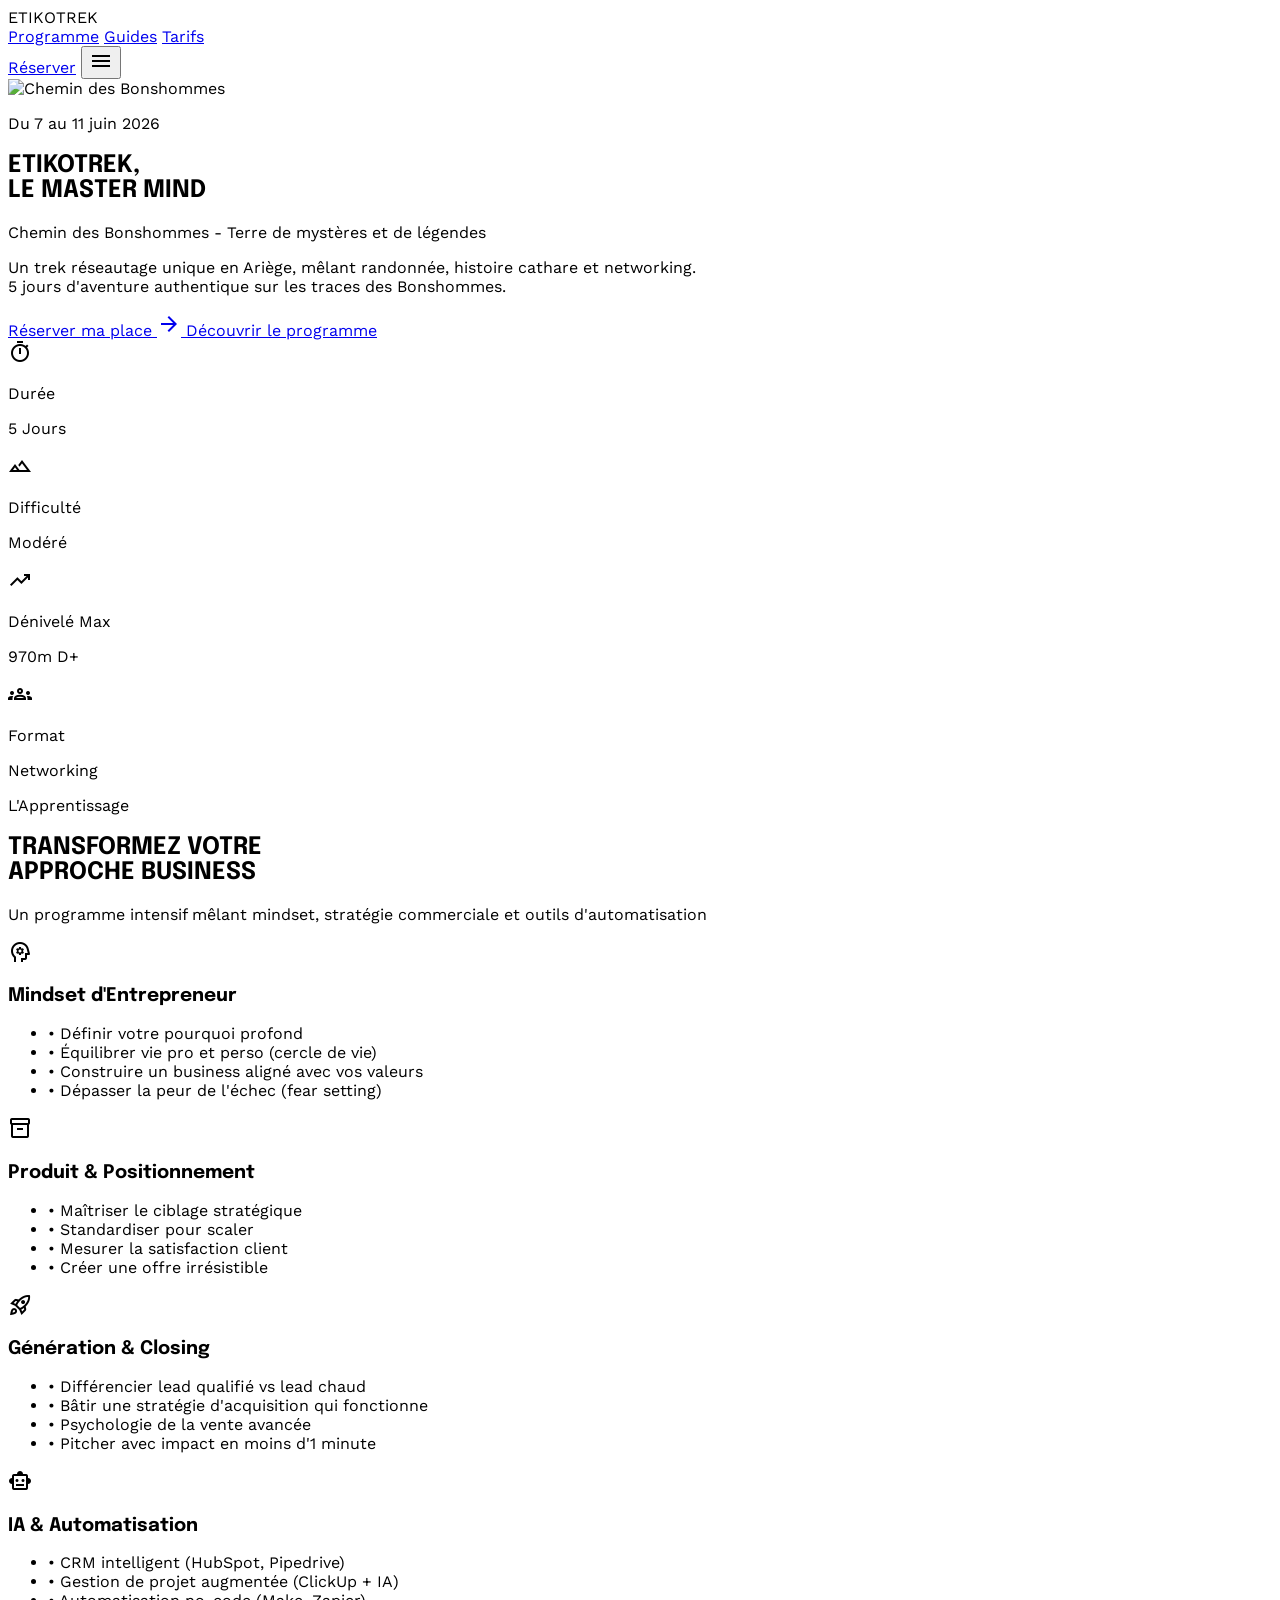
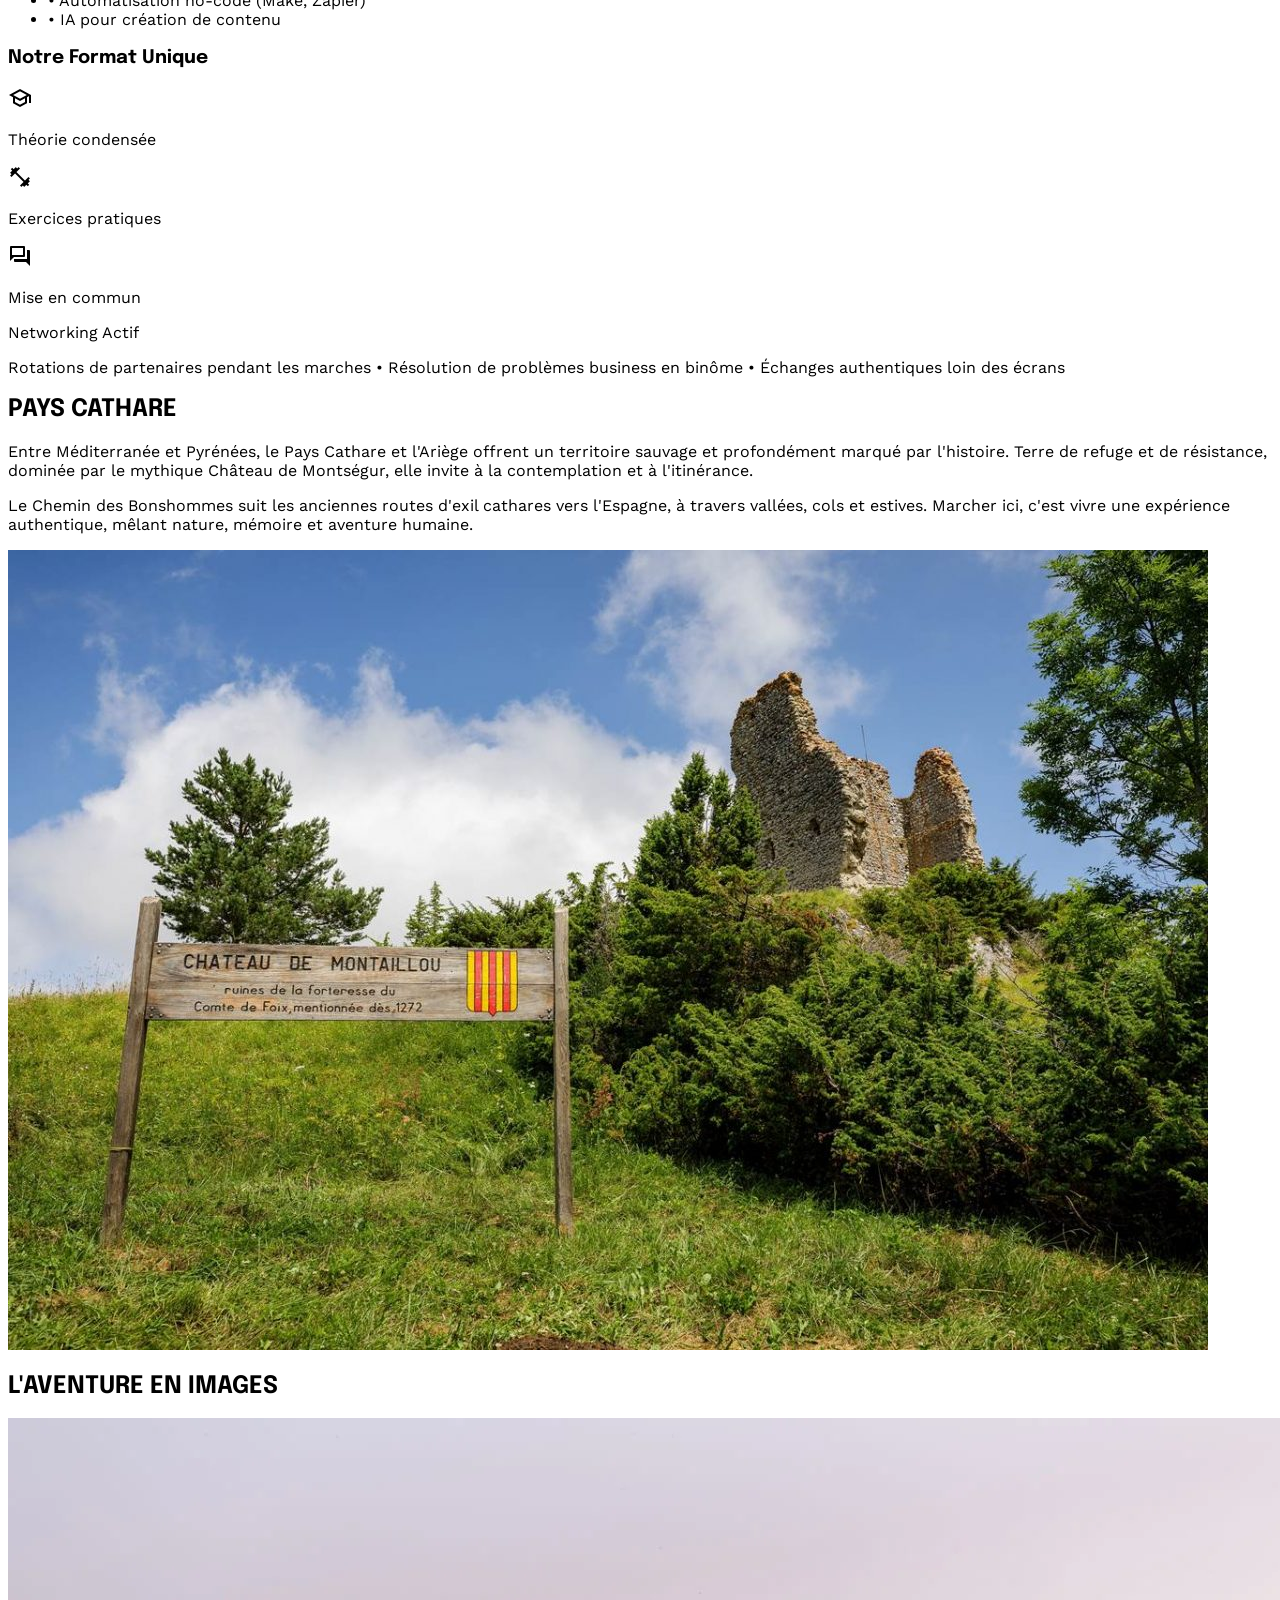
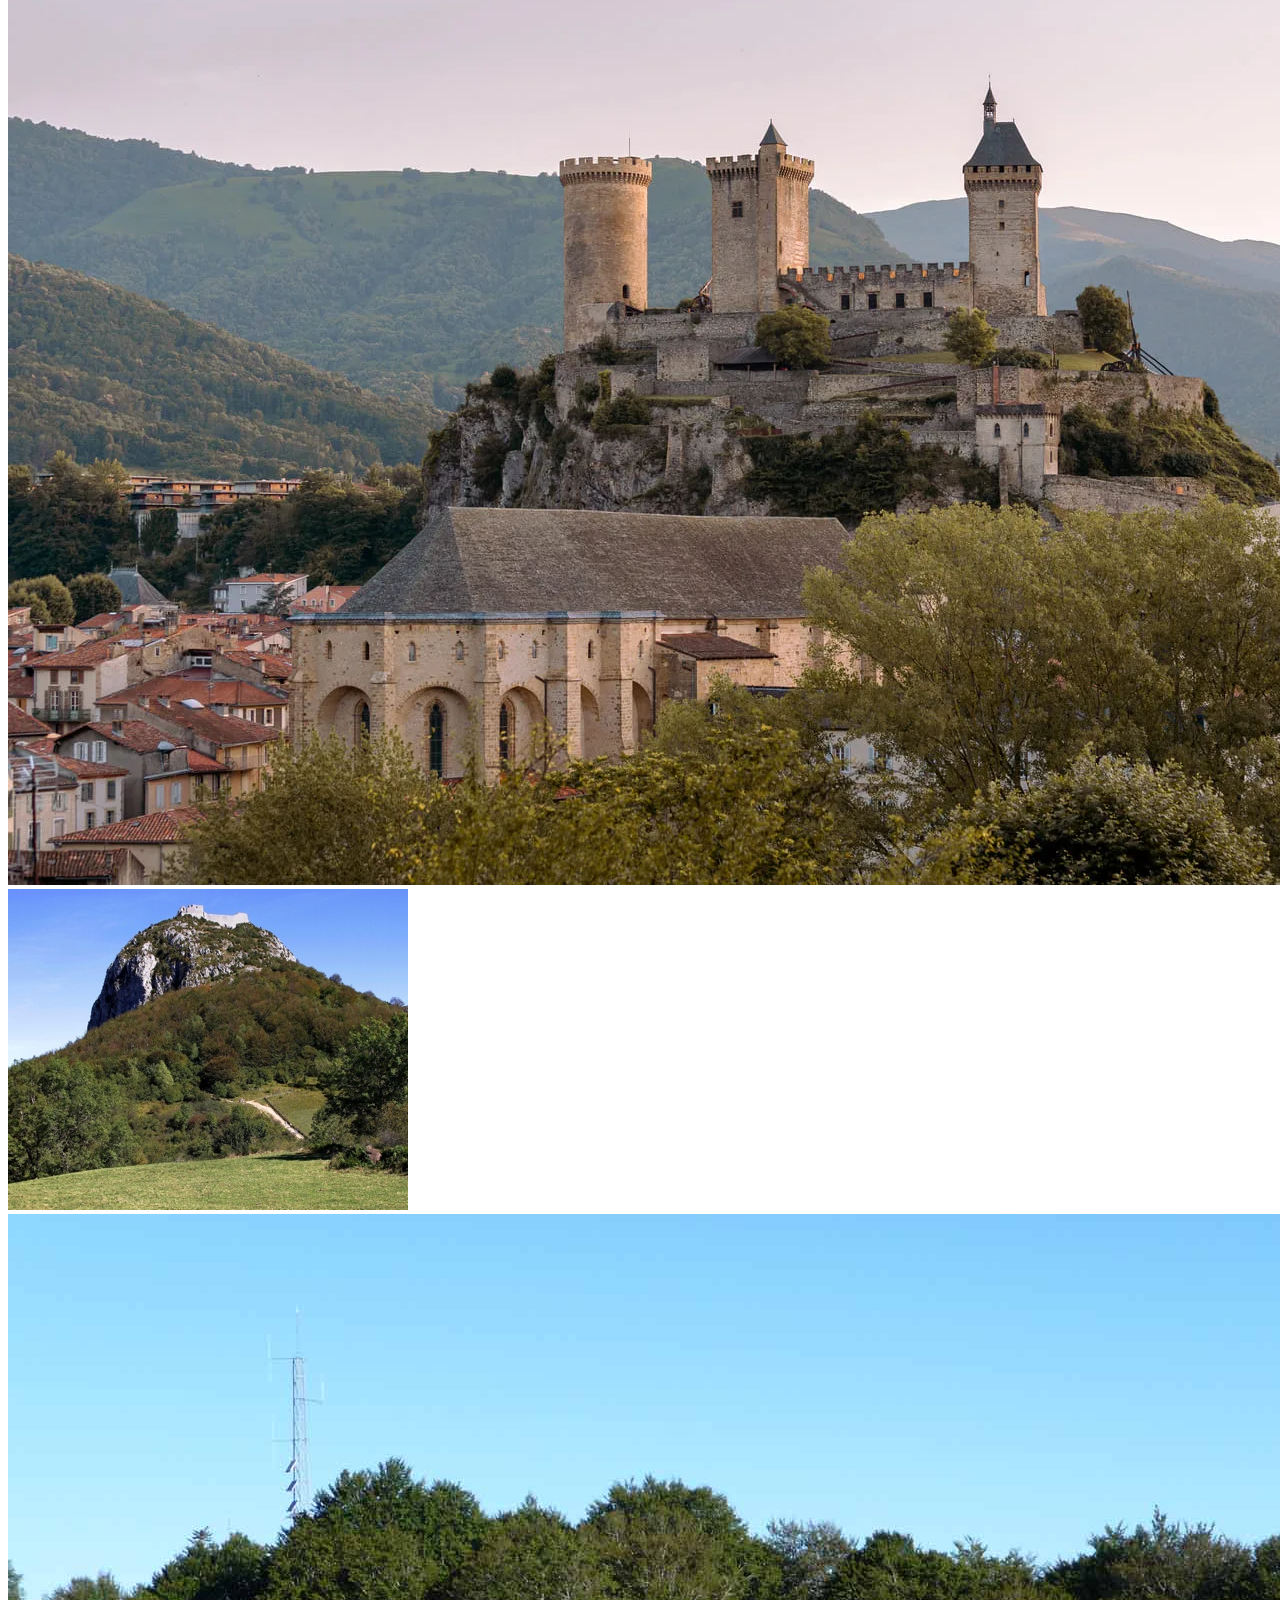
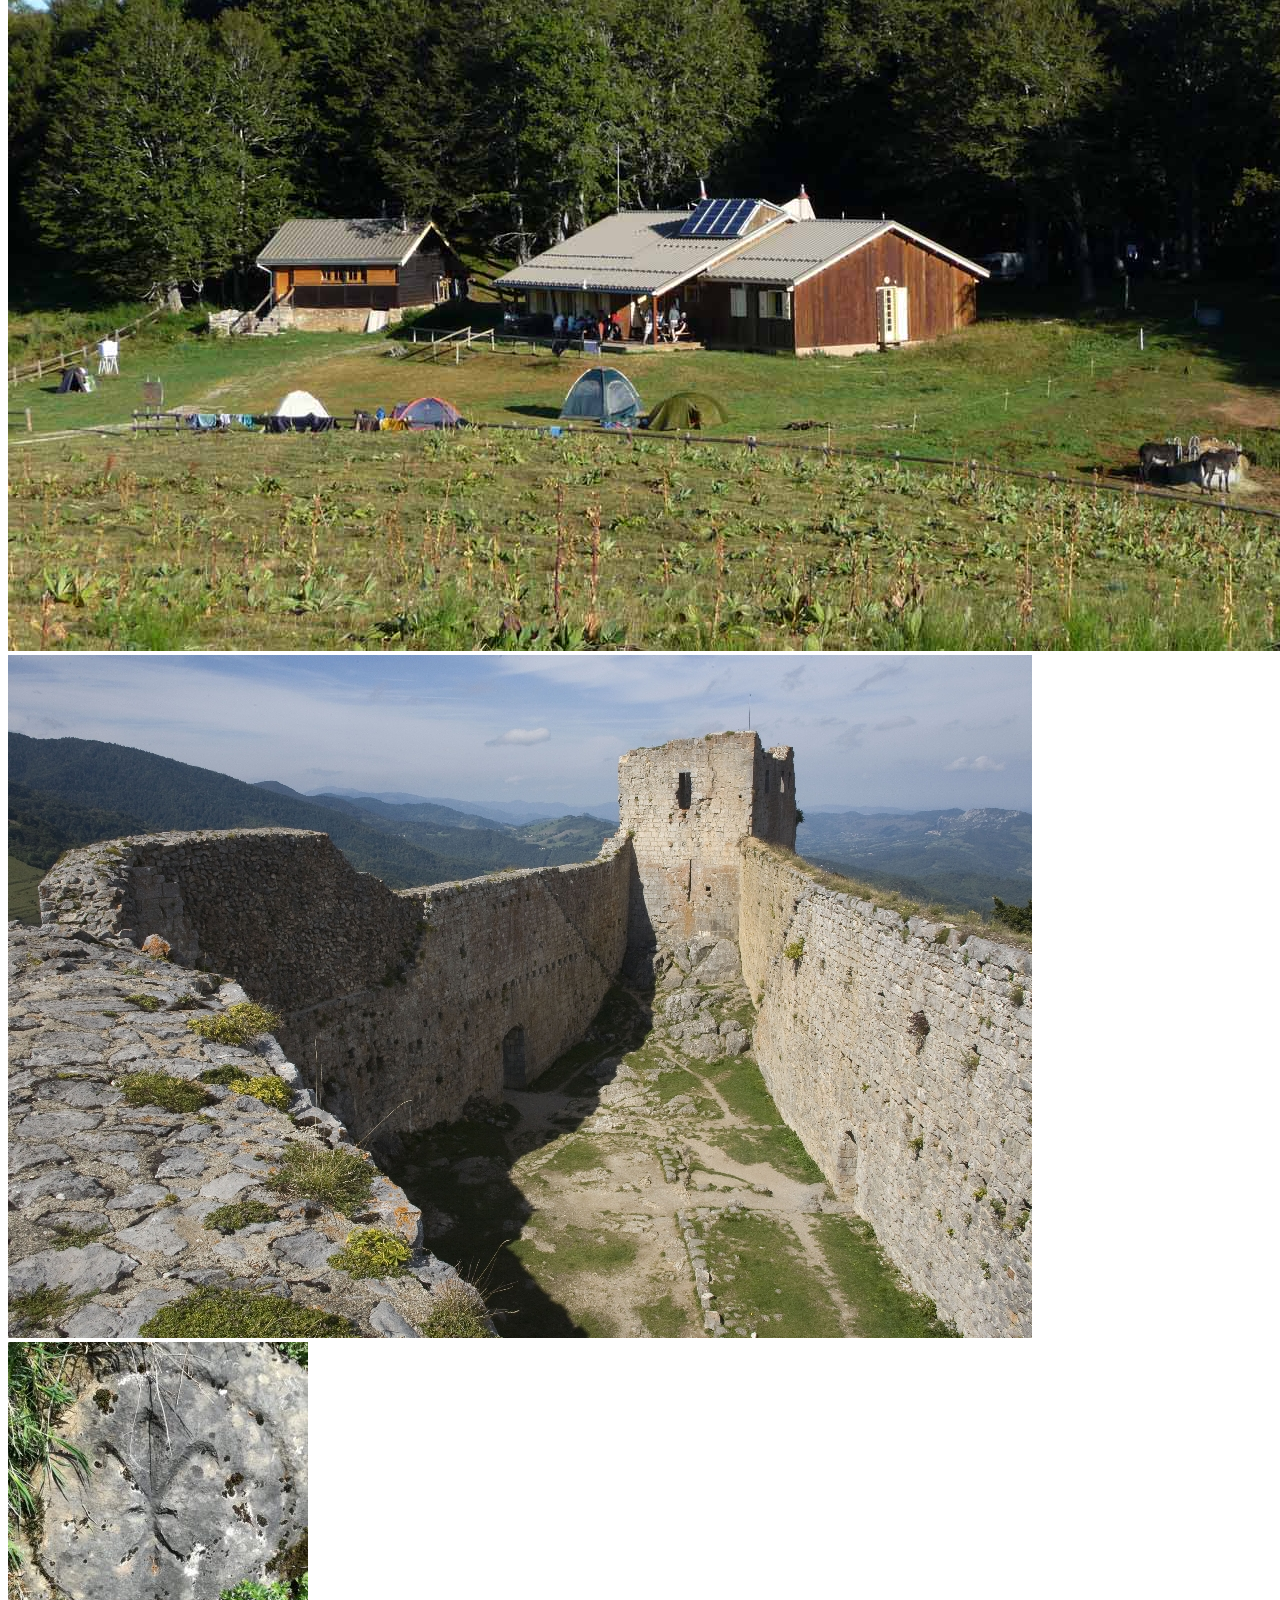
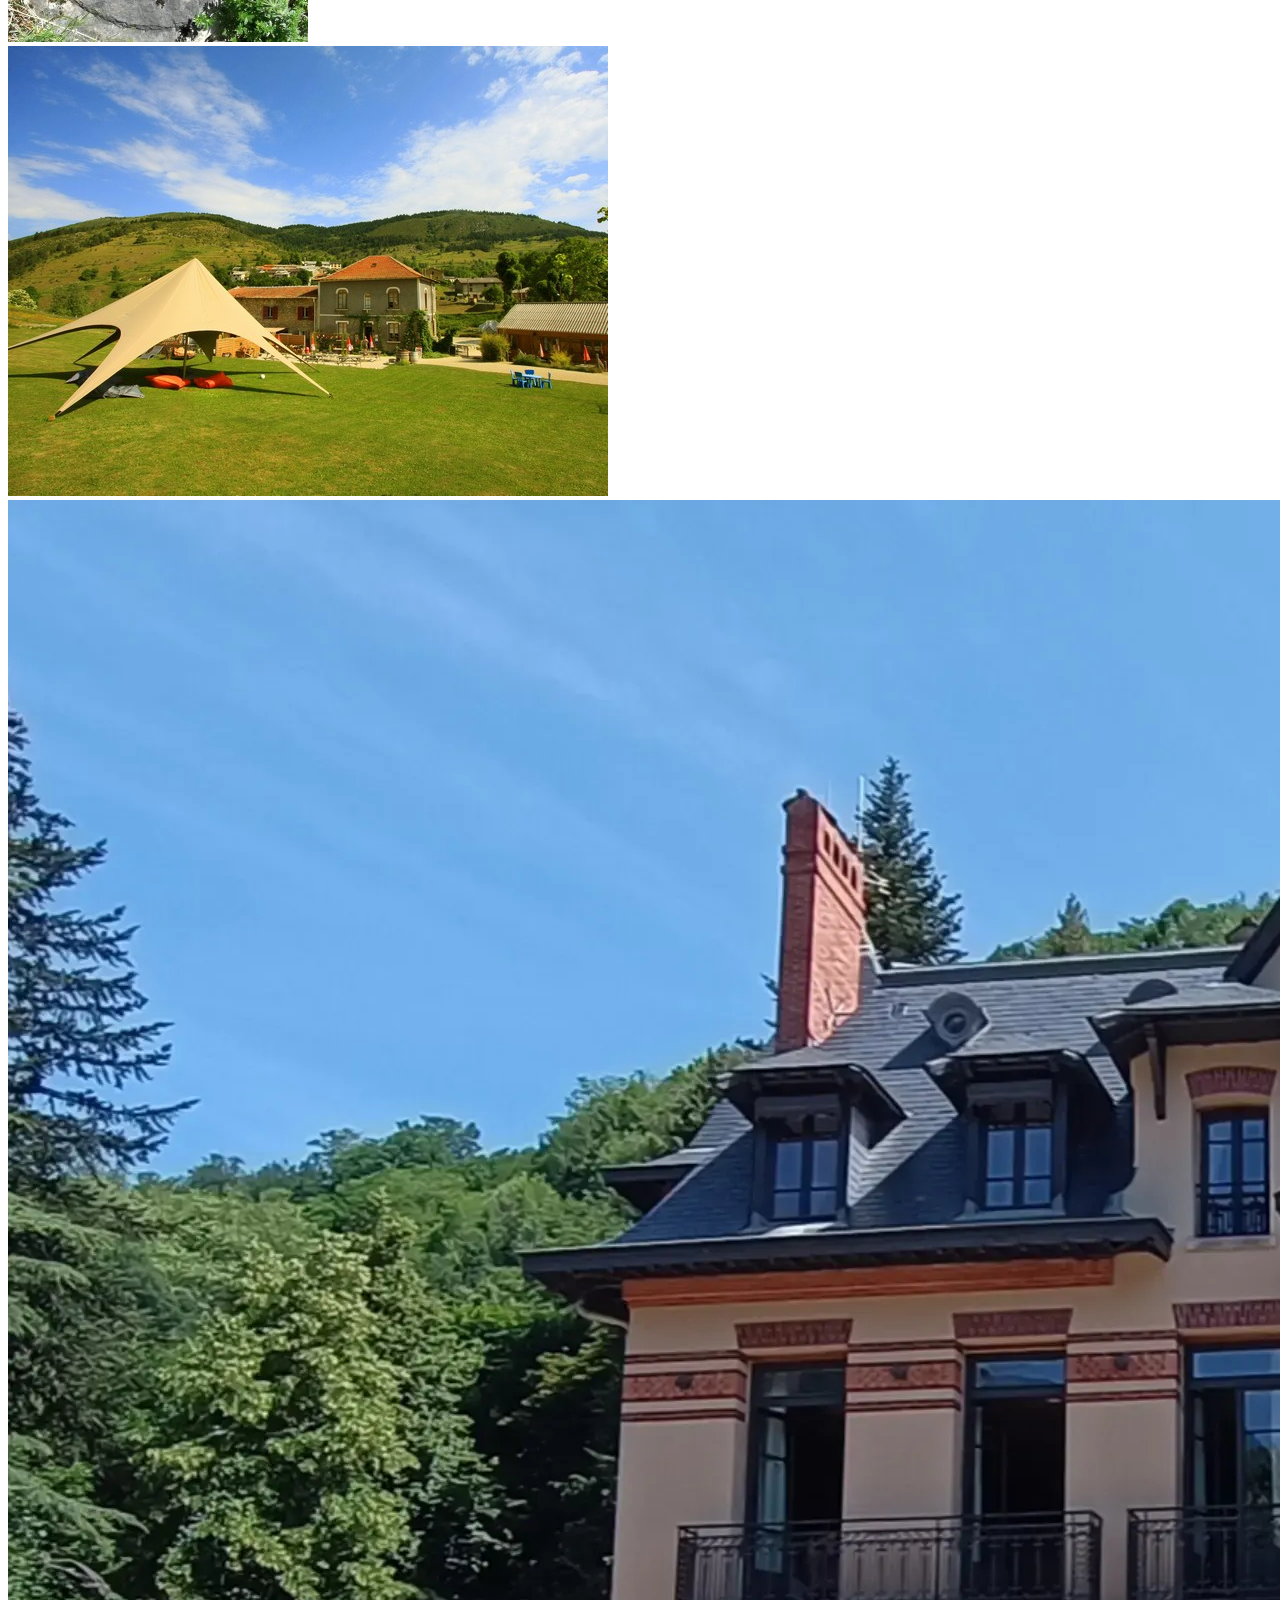
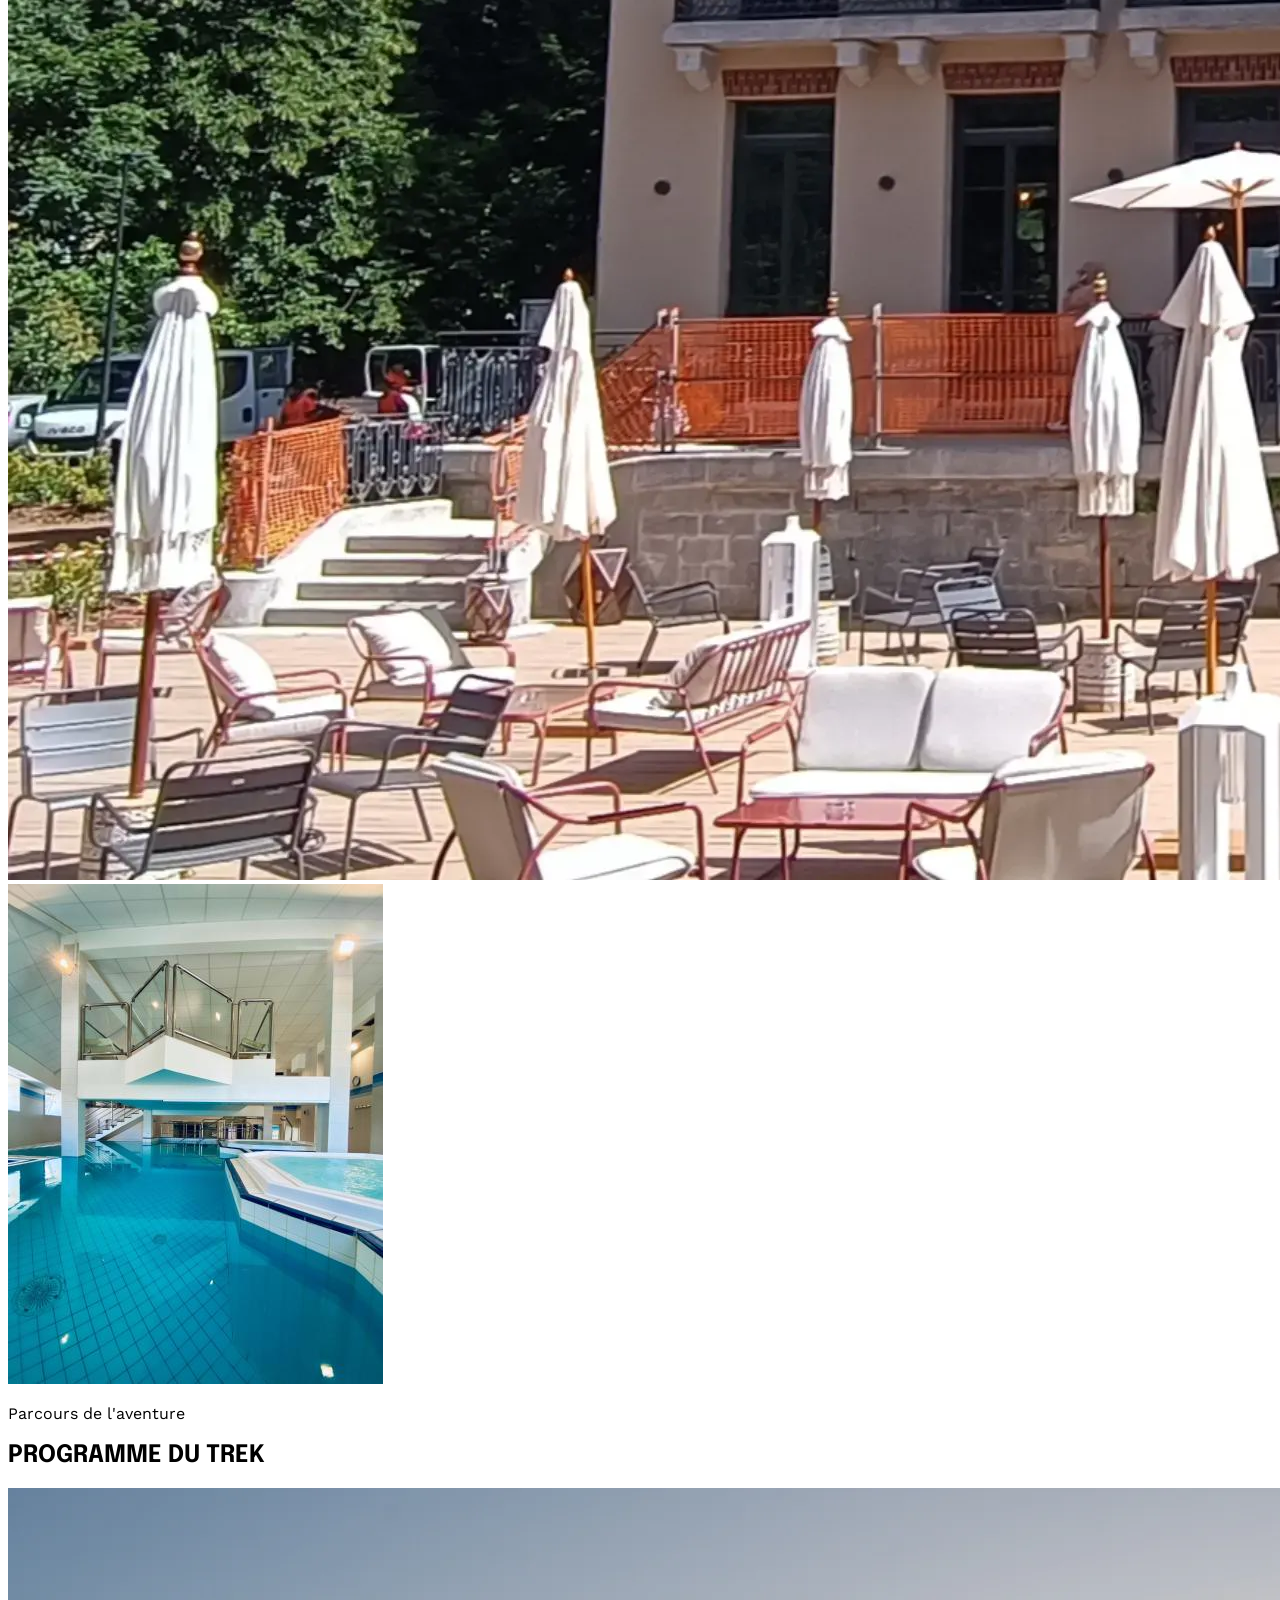
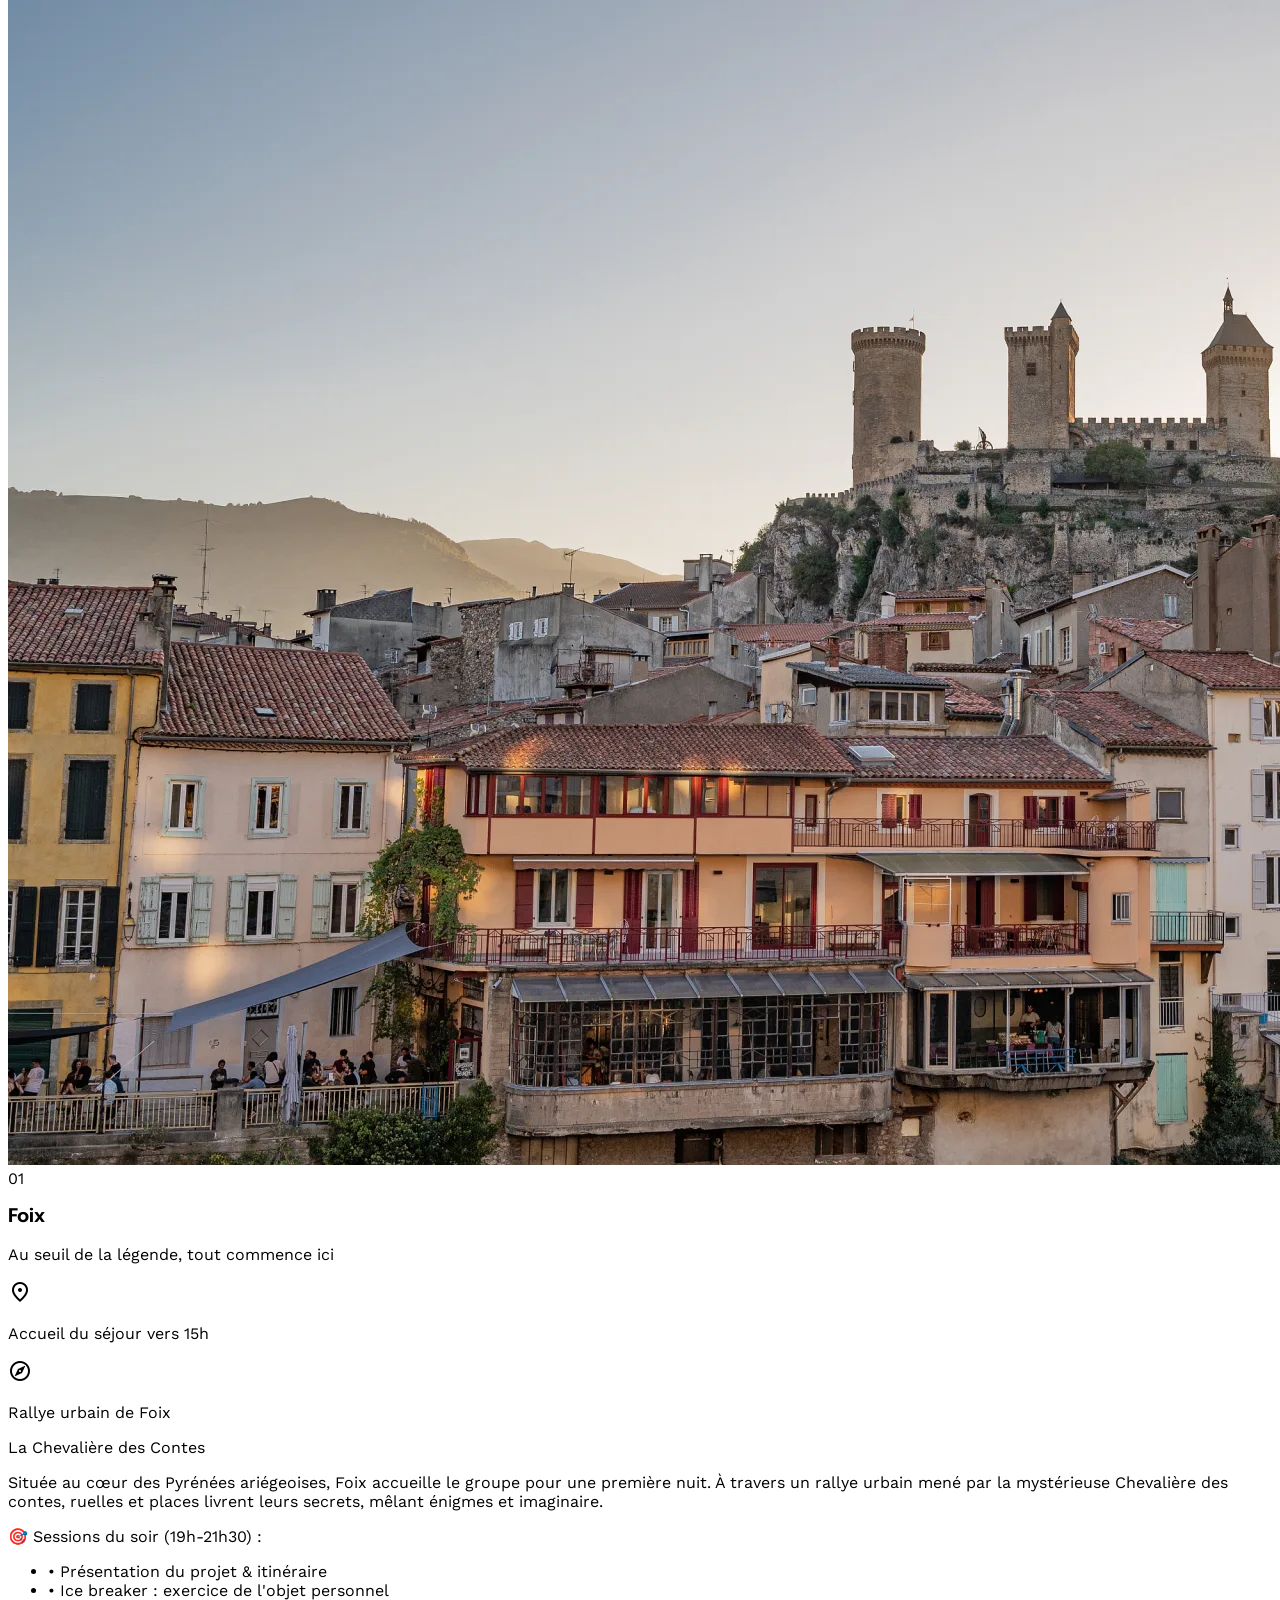
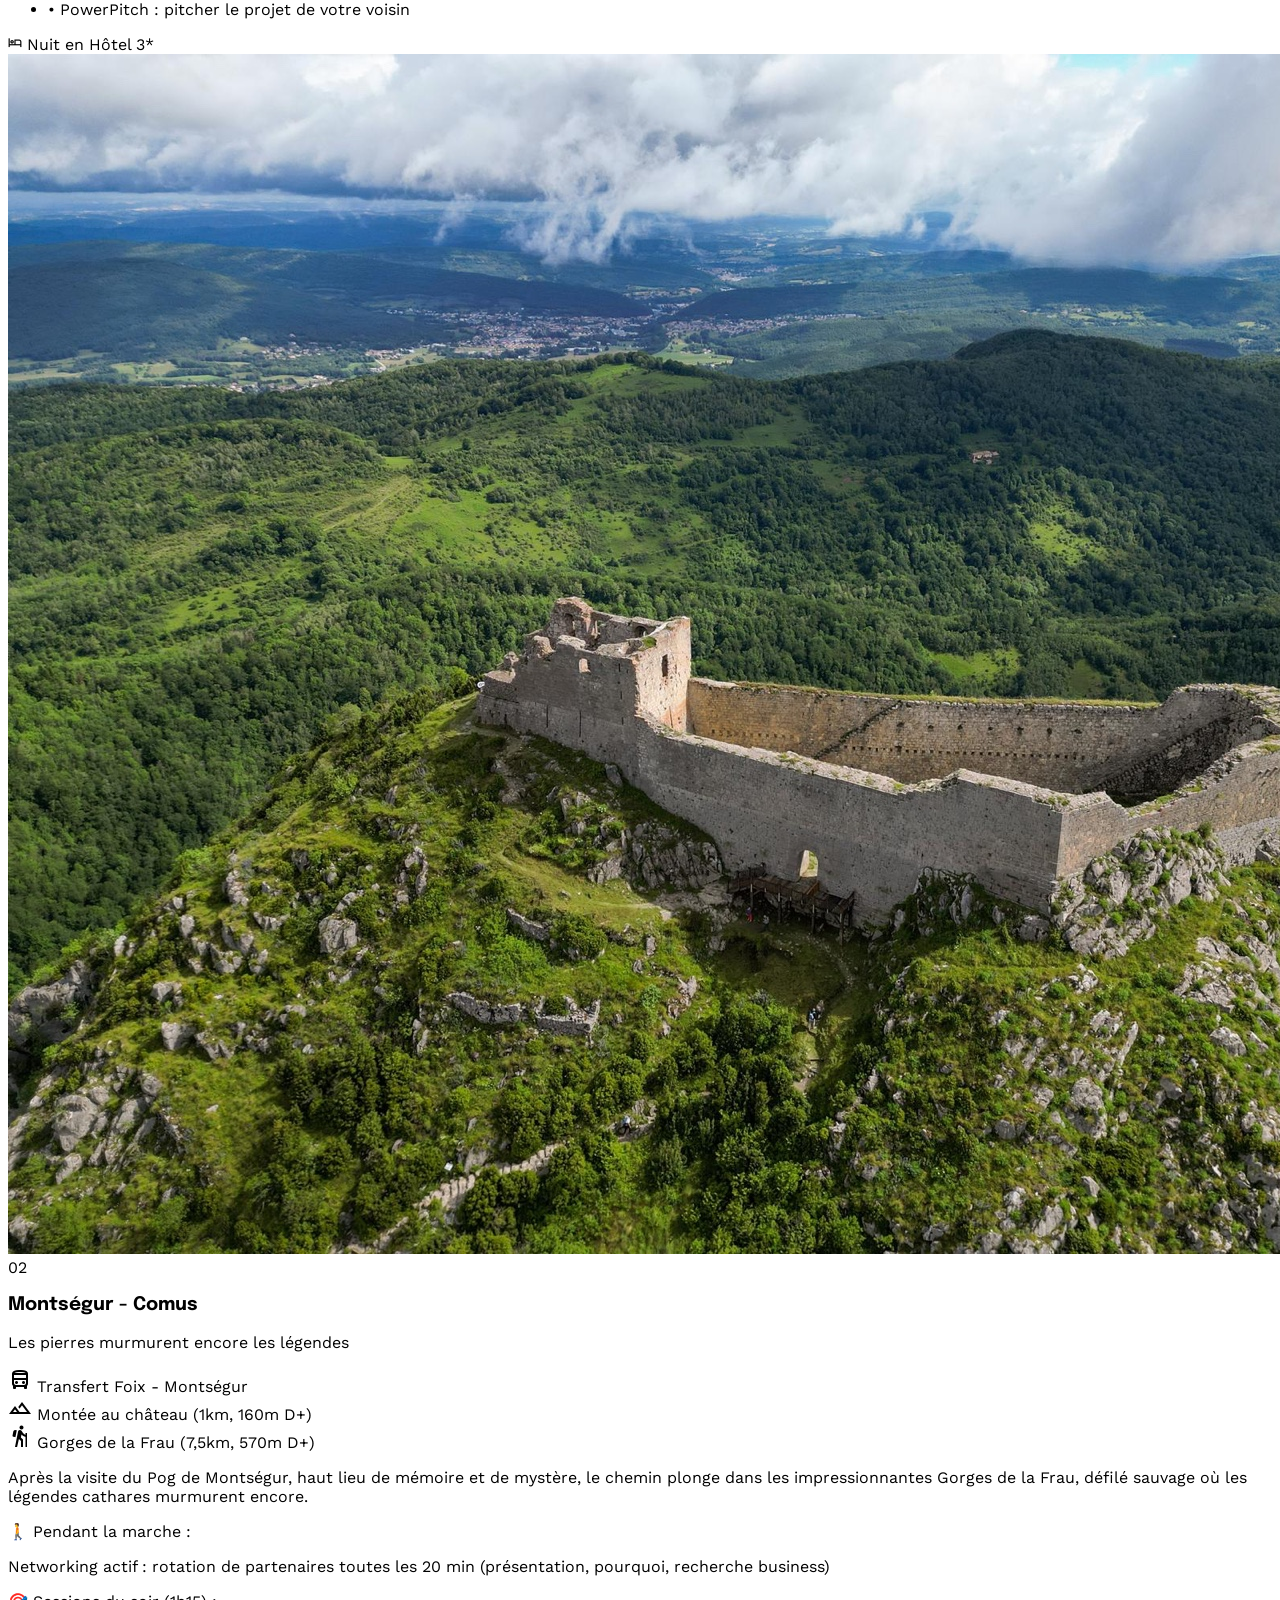
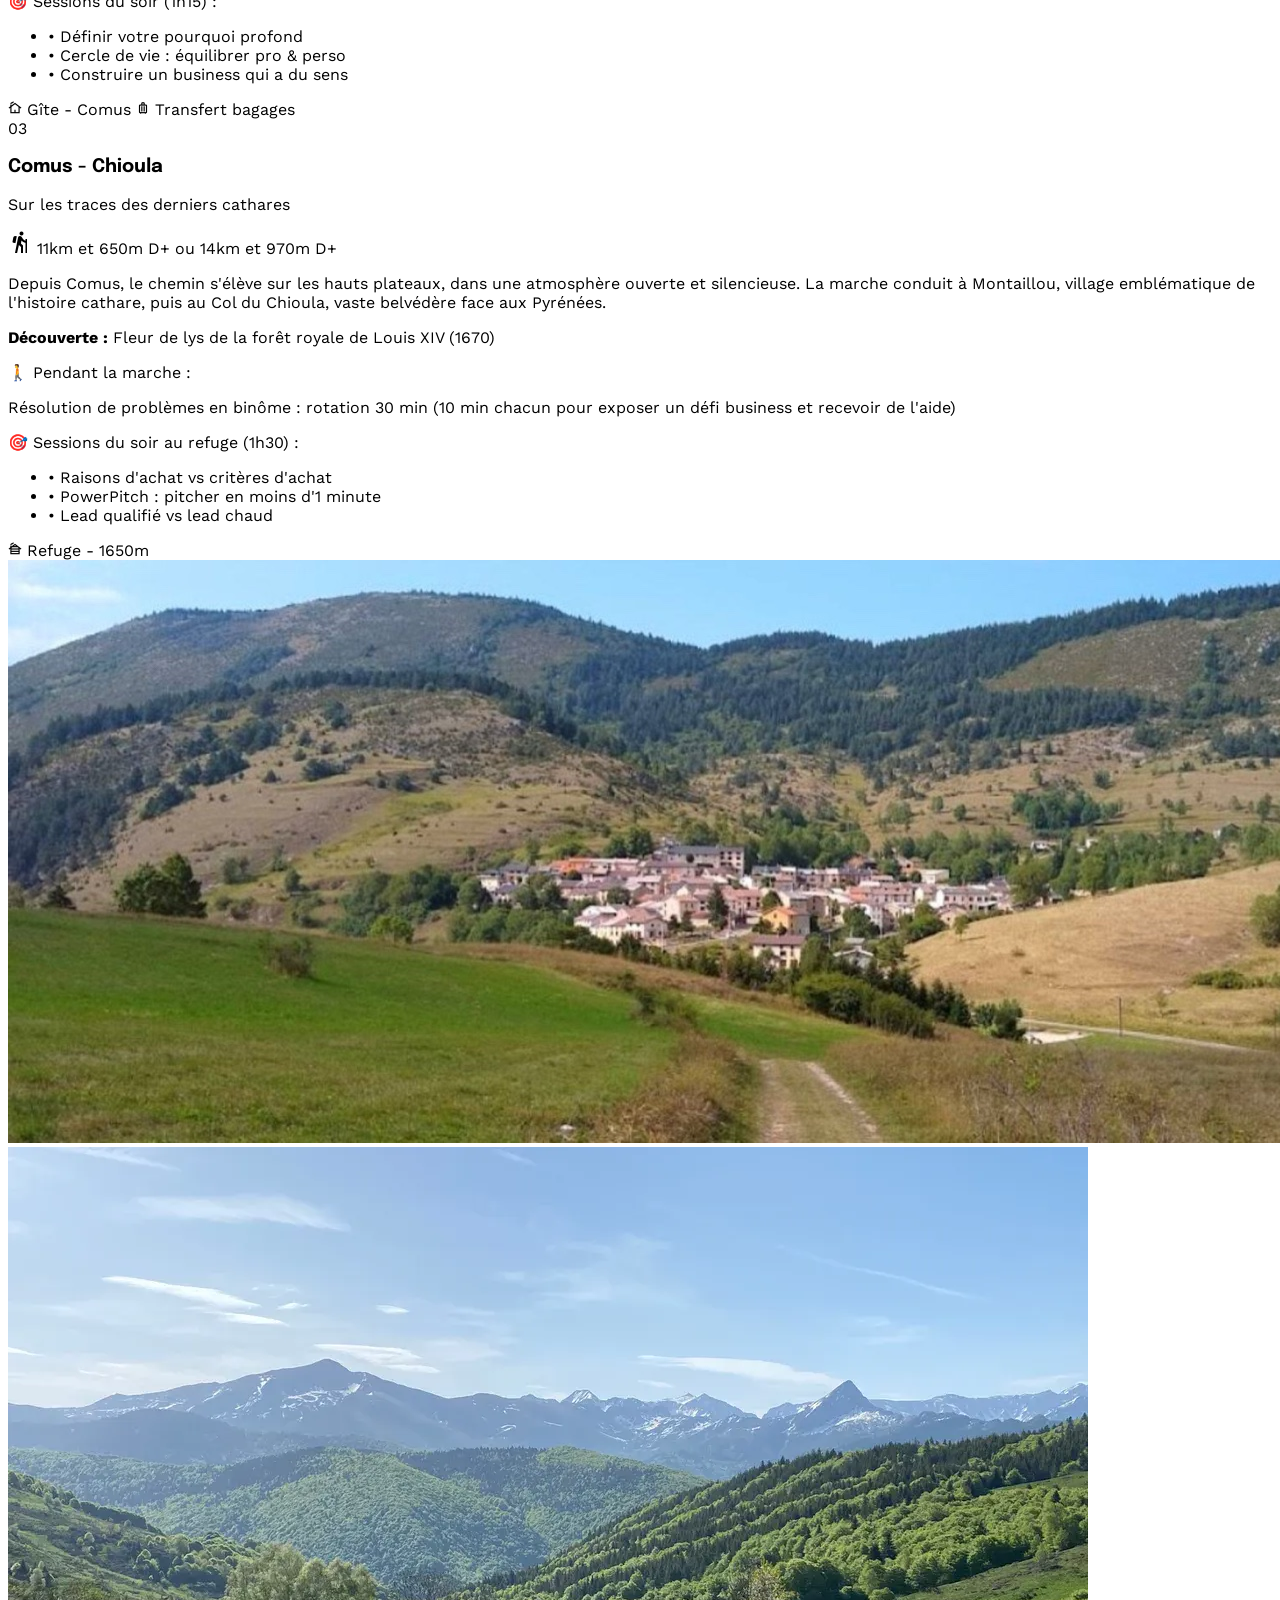
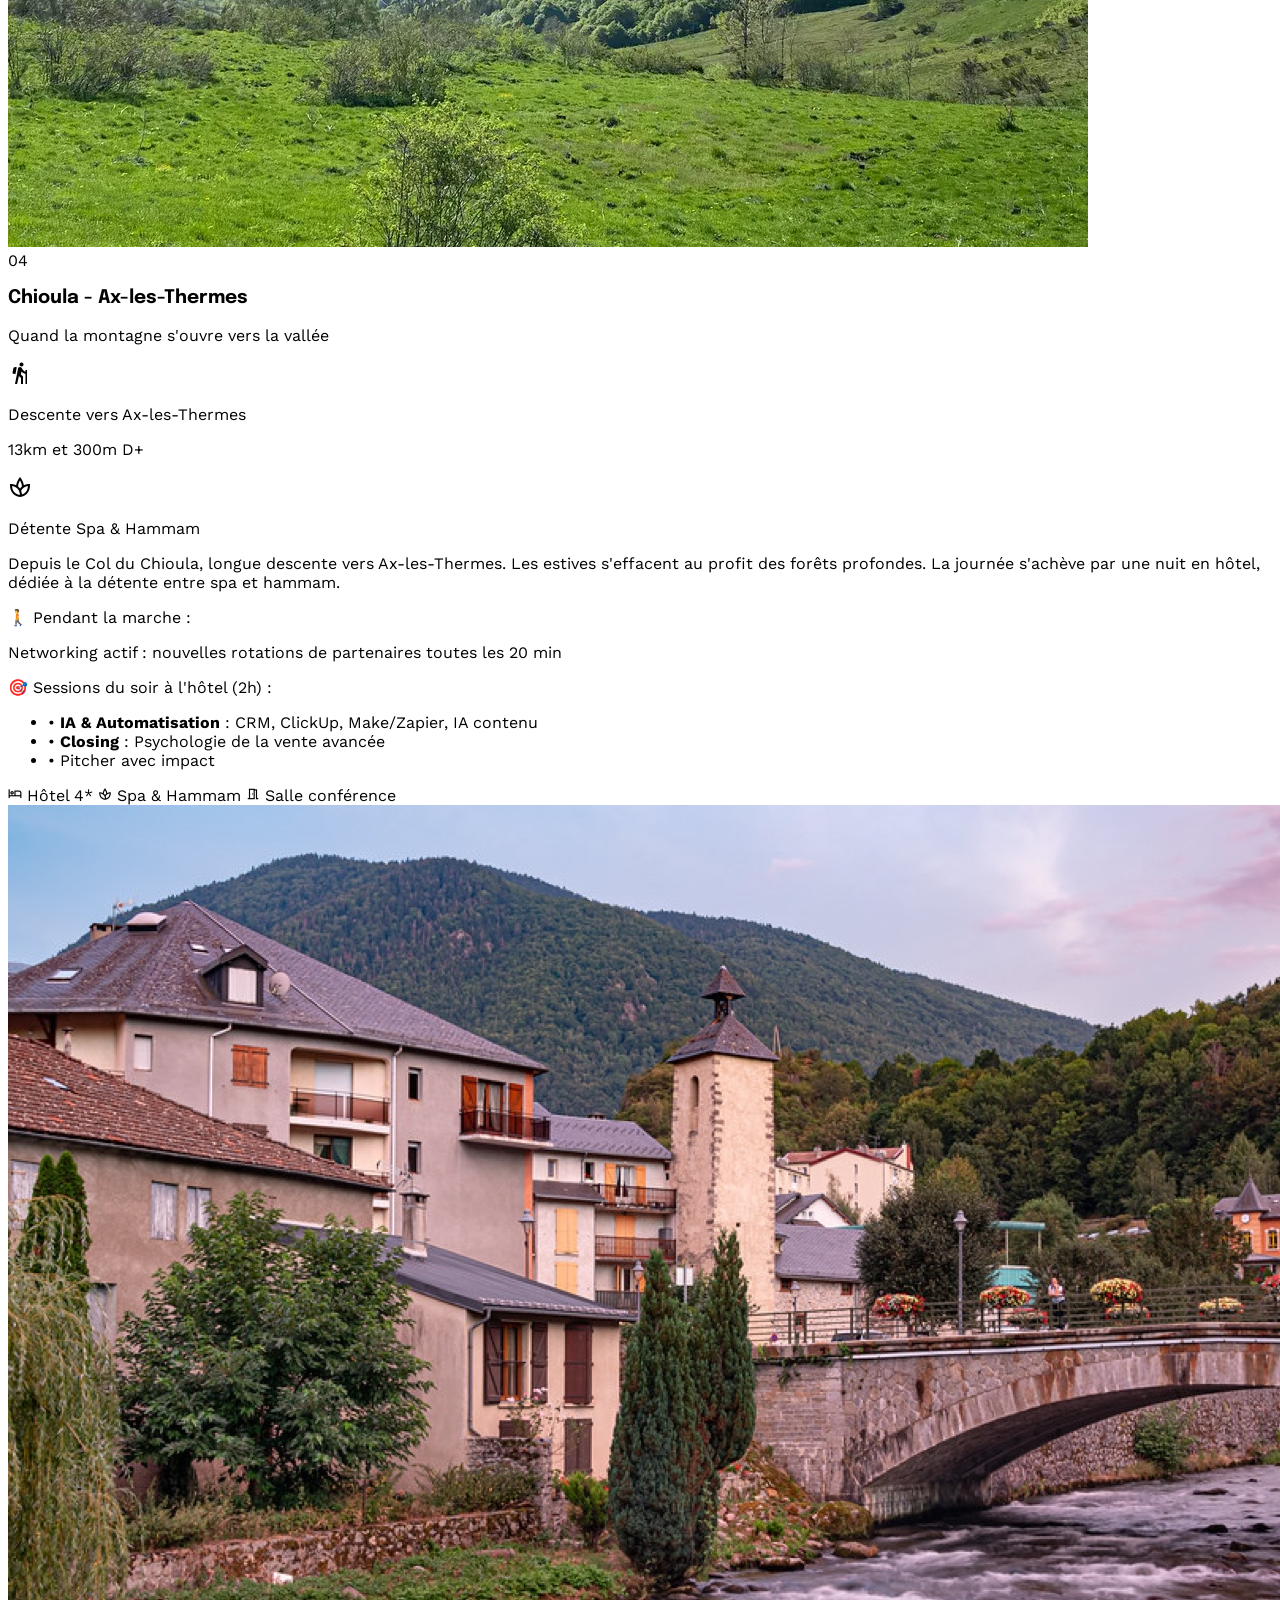
==== commit 2e403541: "Ajout menu hamburger responsive pour mobile - Bouton menu hamburger visible uniquement sur mobile - " ====
--- a/index.html
+++ b/index.html
@@ -78,19 +78,50 @@
         }
         body { font-family: 'Work Sans', sans-serif; }
         h1, h2, h3 { font-family: 'Epilogue', sans-serif; }
+
+        /* Mobile menu */
+        #mobile-menu {
+            max-height: 0;
+            overflow: hidden;
+            transition: max-height 0.3s ease-out;
+        }
+        #mobile-menu.open {
+            max-height: 500px;
+        }
     </style>
 </head>
 <body class="bg-surface text-on-background">
 
 <!-- Top Navigation Bar -->
-<header class="fixed top-0 w-full flex justify-between items-center px-8 py-4 max-w-full bg-surface/70 backdrop-blur-md z-50">
-    <div class="font-headline font-black text-2xl text-on-surface">ETIKOTREK</div>
-    <nav class="hidden md:flex gap-8 items-center">
-        <a class="font-headline tracking-tight font-bold uppercase text-sm text-on-surface-variant hover:text-on-surface transition-colors" href="#programme">Programme</a>
-        <a class="font-headline tracking-tight font-bold uppercase text-sm text-on-surface-variant hover:text-on-surface transition-colors" href="#guides">Guides</a>
-        <a class="font-headline tracking-tight font-bold uppercase text-sm text-on-surface-variant hover:text-on-surface transition-colors" href="#tarifs">Tarifs</a>
+<header class="fixed top-0 w-full bg-surface/70 backdrop-blur-md z-50">
+    <div class="flex justify-between items-center px-8 py-4">
+        <div class="font-headline font-black text-2xl text-on-surface">ETIKOTREK</div>
+
+        <!-- Desktop Nav -->
+        <nav class="hidden md:flex gap-8 items-center">
+            <a class="font-headline tracking-tight font-bold uppercase text-sm text-on-surface-variant hover:text-on-surface transition-colors" href="#programme">Programme</a>
+            <a class="font-headline tracking-tight font-bold uppercase text-sm text-on-surface-variant hover:text-on-surface transition-colors" href="#guides">Guides</a>
+            <a class="font-headline tracking-tight font-bold uppercase text-sm text-on-surface-variant hover:text-on-surface transition-colors" href="#tarifs">Tarifs</a>
+        </nav>
+
+        <!-- Desktop CTA -->
+        <a href="#inscription" class="hidden md:block bg-primary text-white px-6 py-2 rounded-md font-headline font-bold text-sm transition-transform active:scale-95 hover:bg-primary-container">Réserver</a>
+
+        <!-- Mobile Menu Button -->
+        <button id="mobile-menu-button" class="md:hidden text-on-surface" aria-label="Menu">
+            <span class="material-symbols-outlined text-3xl">menu</span>
+        </button>
+    </div>
+
+    <!-- Mobile Menu -->
+    <nav id="mobile-menu" class="md:hidden">
+        <div class="flex flex-col gap-4 px-8 pb-6 bg-surface/95 backdrop-blur-md border-t border-outline-variant/20">
+            <a class="font-headline tracking-tight font-bold uppercase text-sm text-on-surface-variant hover:text-on-surface transition-colors py-2" href="#programme" onclick="closeMobileMenu()">Programme</a>
+            <a class="font-headline tracking-tight font-bold uppercase text-sm text-on-surface-variant hover:text-on-surface transition-colors py-2" href="#guides" onclick="closeMobileMenu()">Guides</a>
+            <a class="font-headline tracking-tight font-bold uppercase text-sm text-on-surface-variant hover:text-on-surface transition-colors py-2" href="#tarifs" onclick="closeMobileMenu()">Tarifs</a>
+            <a href="#inscription" class="bg-primary text-white px-6 py-3 rounded-md font-headline font-bold text-sm text-center transition-transform active:scale-95 hover:bg-primary-container mt-2" onclick="closeMobileMenu()">Réserver</a>
+        </div>
     </nav>
-    <a href="#inscription" class="bg-primary text-white px-6 py-2 rounded-md font-headline font-bold text-sm transition-transform active:scale-95 hover:bg-primary-container">Réserver</a>
 </header>
 
 <main class="pt-20">
@@ -644,7 +675,7 @@
                 <h3 class="text-2xl font-bold text-white mb-6">Inscription anticipée</h3>
                 <div class="mb-6">
                     <p class="text-on-primary-container line-through text-2xl mb-2">1 497€</p>
-                    <p class="text-6xl font-black text-white mb-2">1 297€</p>
+                    <p class="text-6xl font-black text-white mb-2">1 197€</p>
                     <p class="text-sm text-on-primary-container">par personne</p>
                     <p class="text-sm text-on-primary-container font-semibold mt-2">Jusqu'au 30 avril 2026</p>
                 </div>
@@ -871,5 +902,23 @@
     </div>
 </footer>
 
+<script>
+    // Mobile menu toggle
+    const mobileMenuButton = document.getElementById('mobile-menu-button');
+    const mobileMenu = document.getElementById('mobile-menu');
+
+    mobileMenuButton.addEventListener('click', () => {
+        mobileMenu.classList.toggle('open');
+        const icon = mobileMenuButton.querySelector('.material-symbols-outlined');
+        icon.textContent = mobileMenu.classList.contains('open') ? 'close' : 'menu';
+    });
+
+    function closeMobileMenu() {
+        mobileMenu.classList.remove('open');
+        const icon = mobileMenuButton.querySelector('.material-symbols-outlined');
+        icon.textContent = 'menu';
+    }
+</script>
+
 </body>
 </html>
